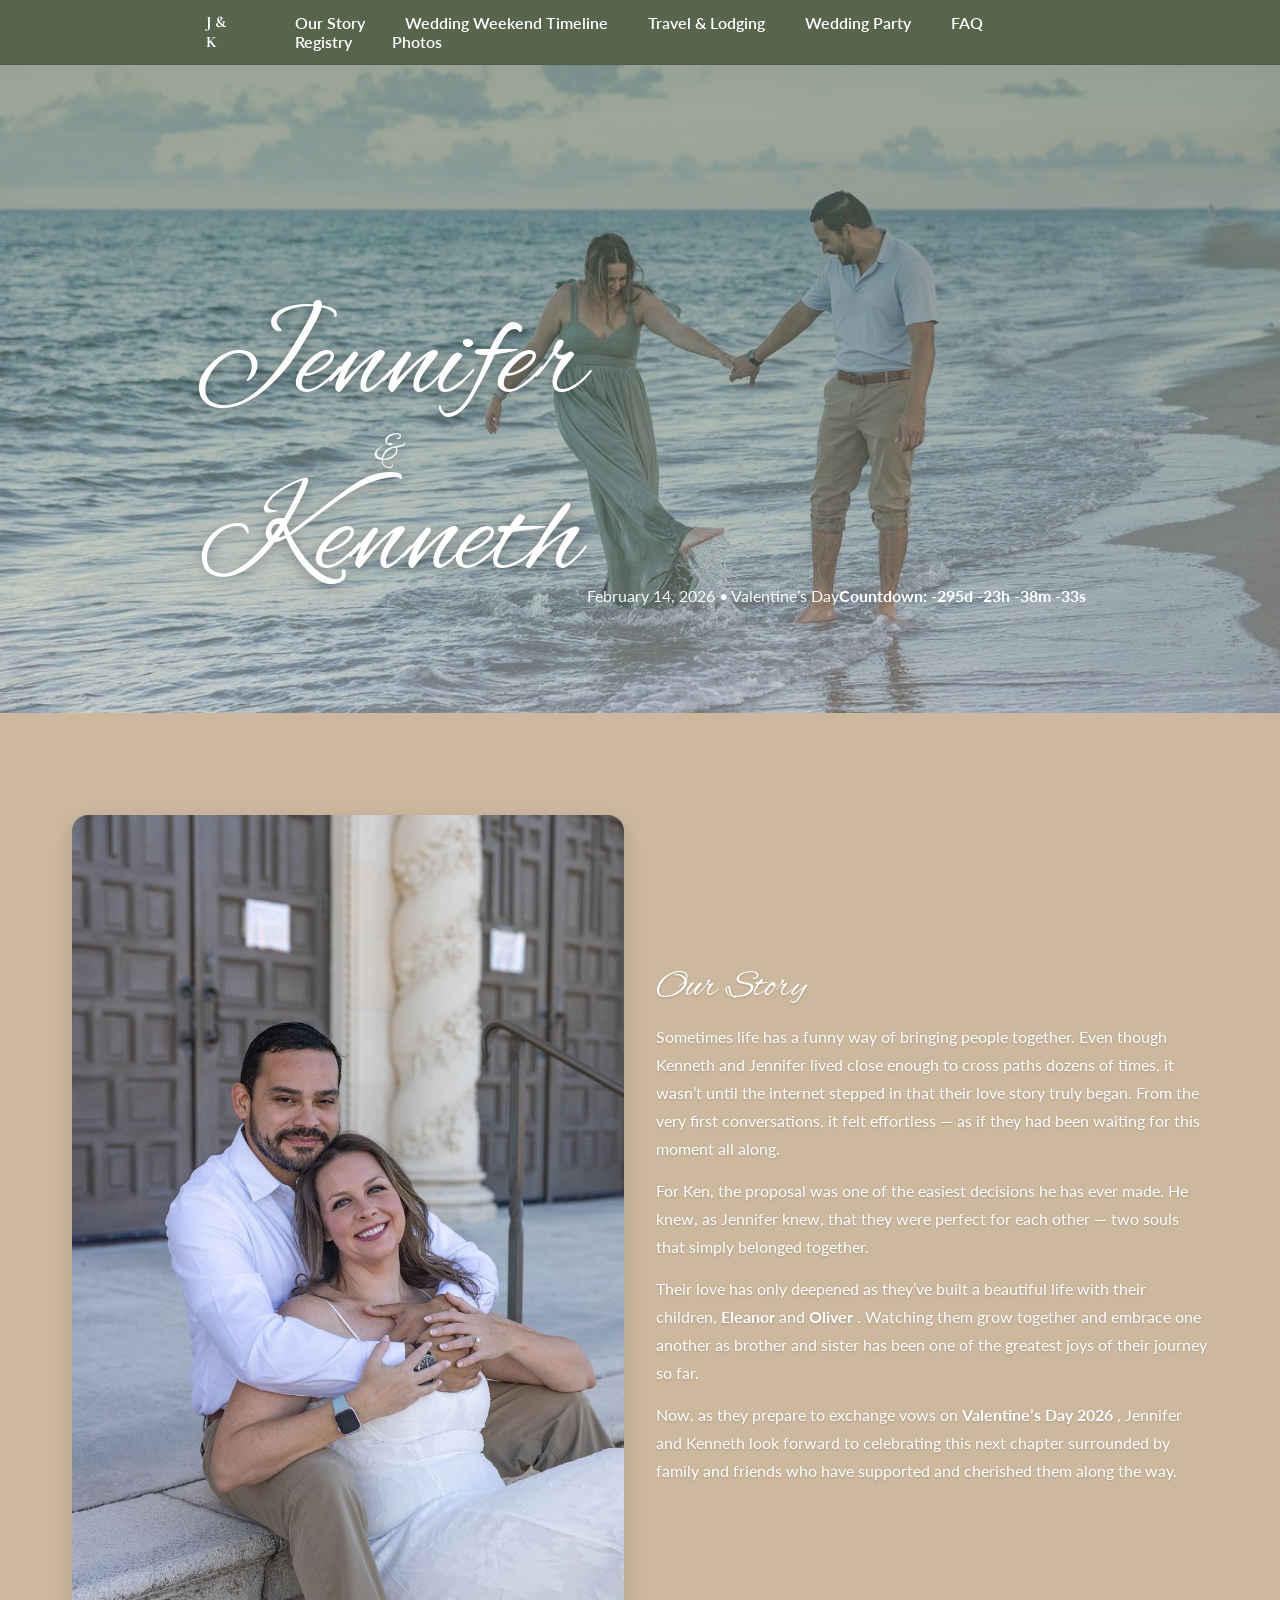
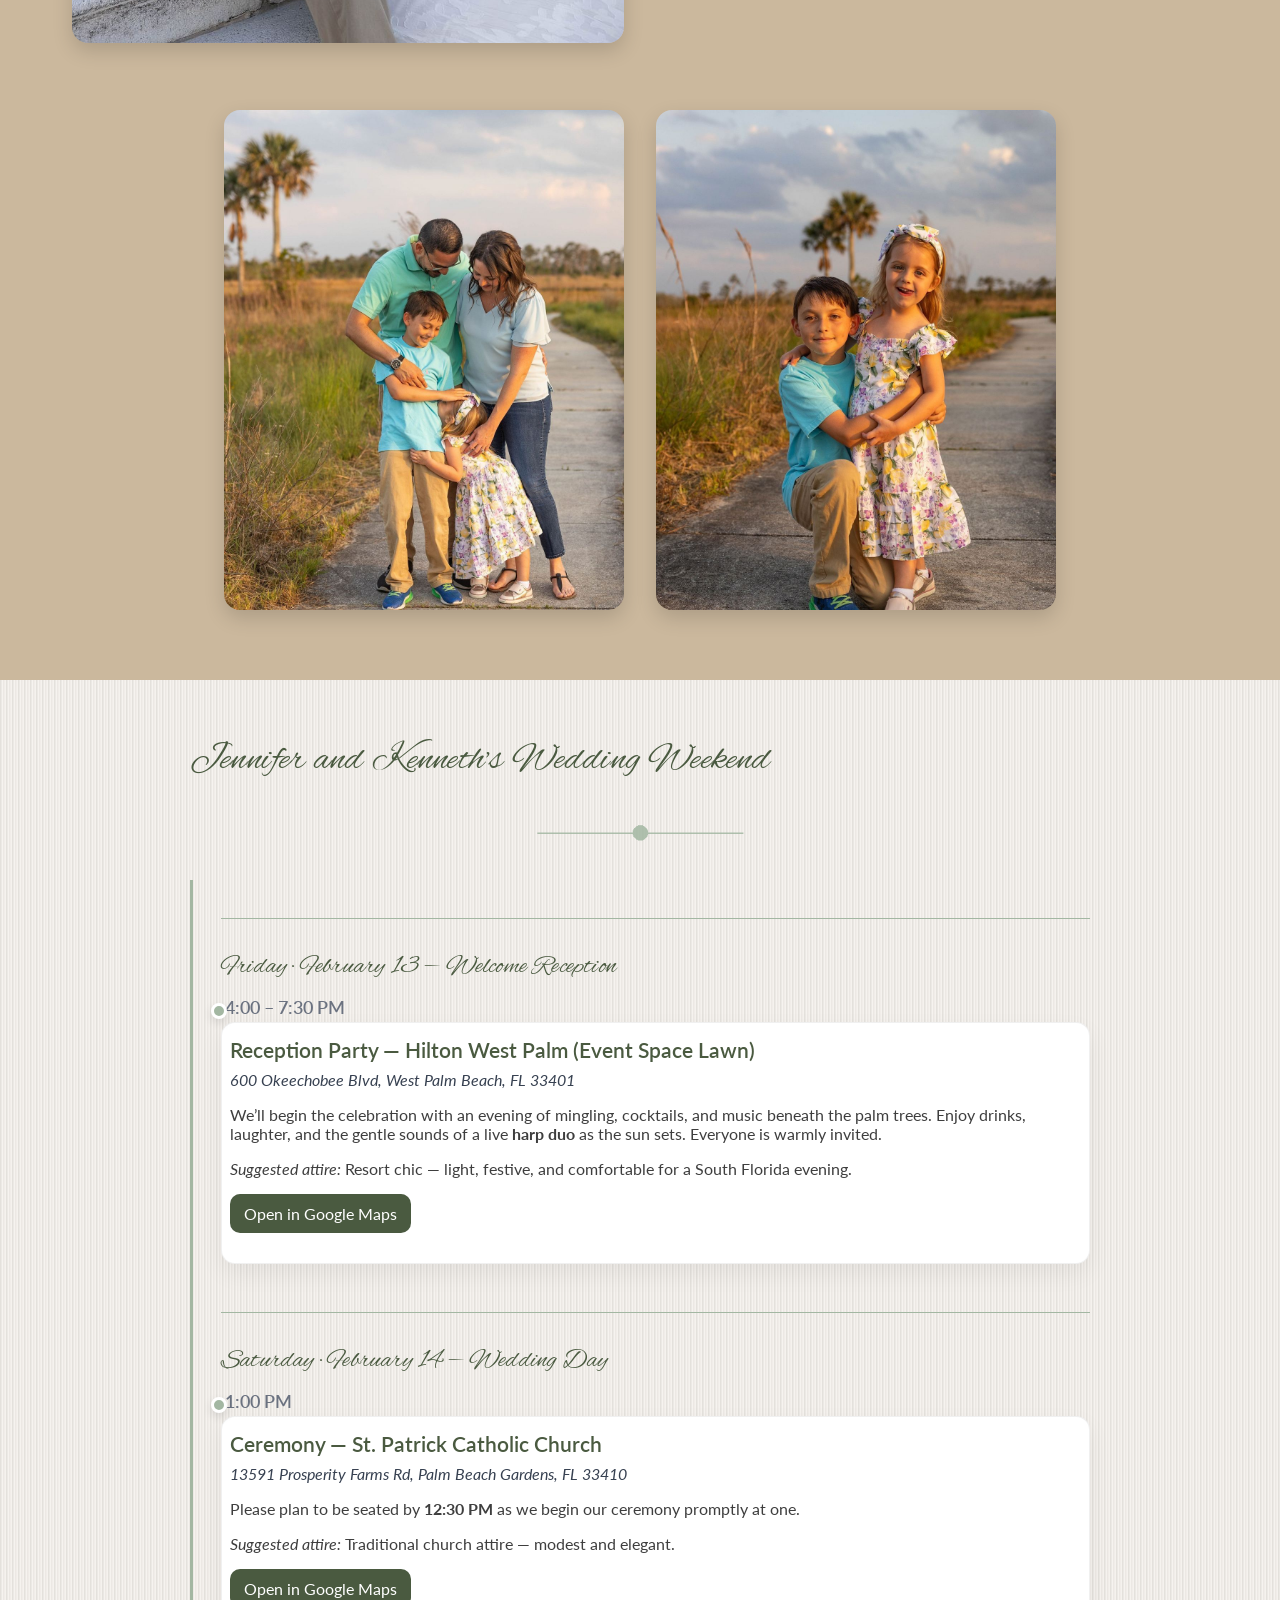
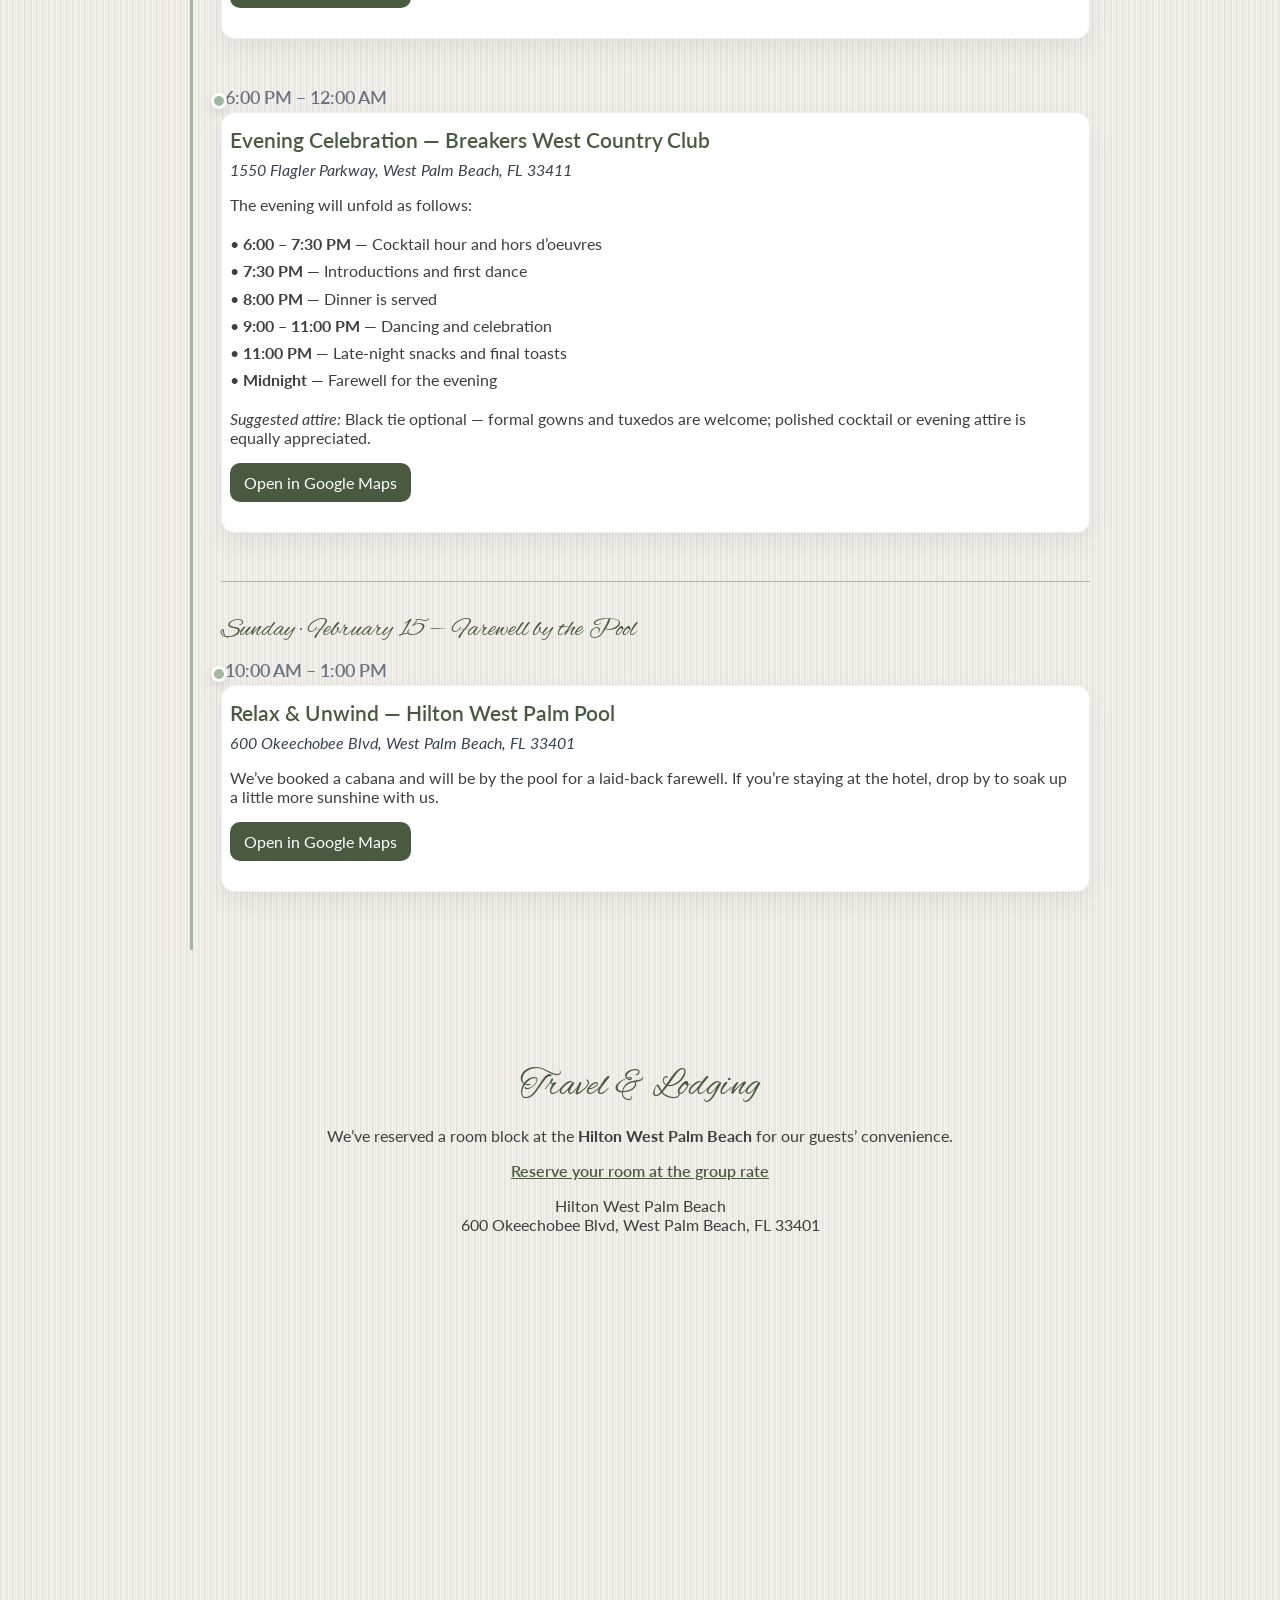
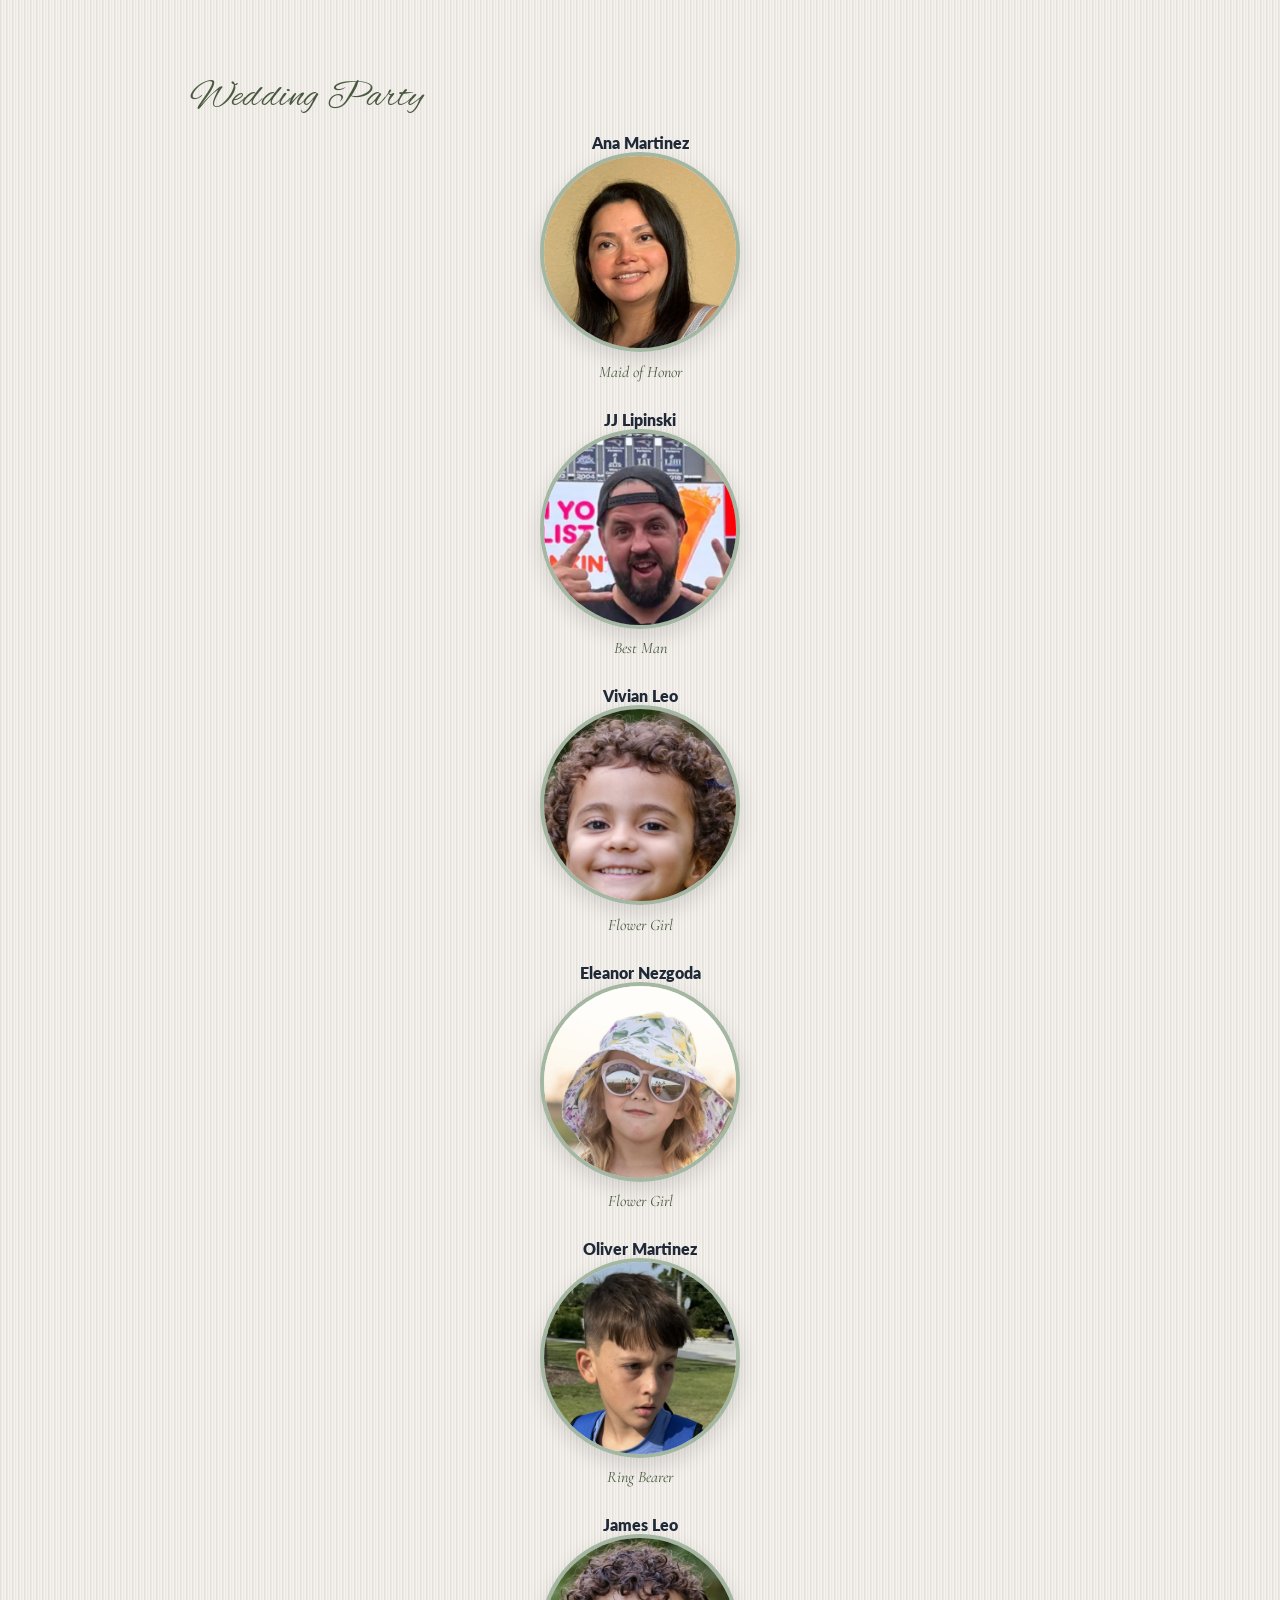
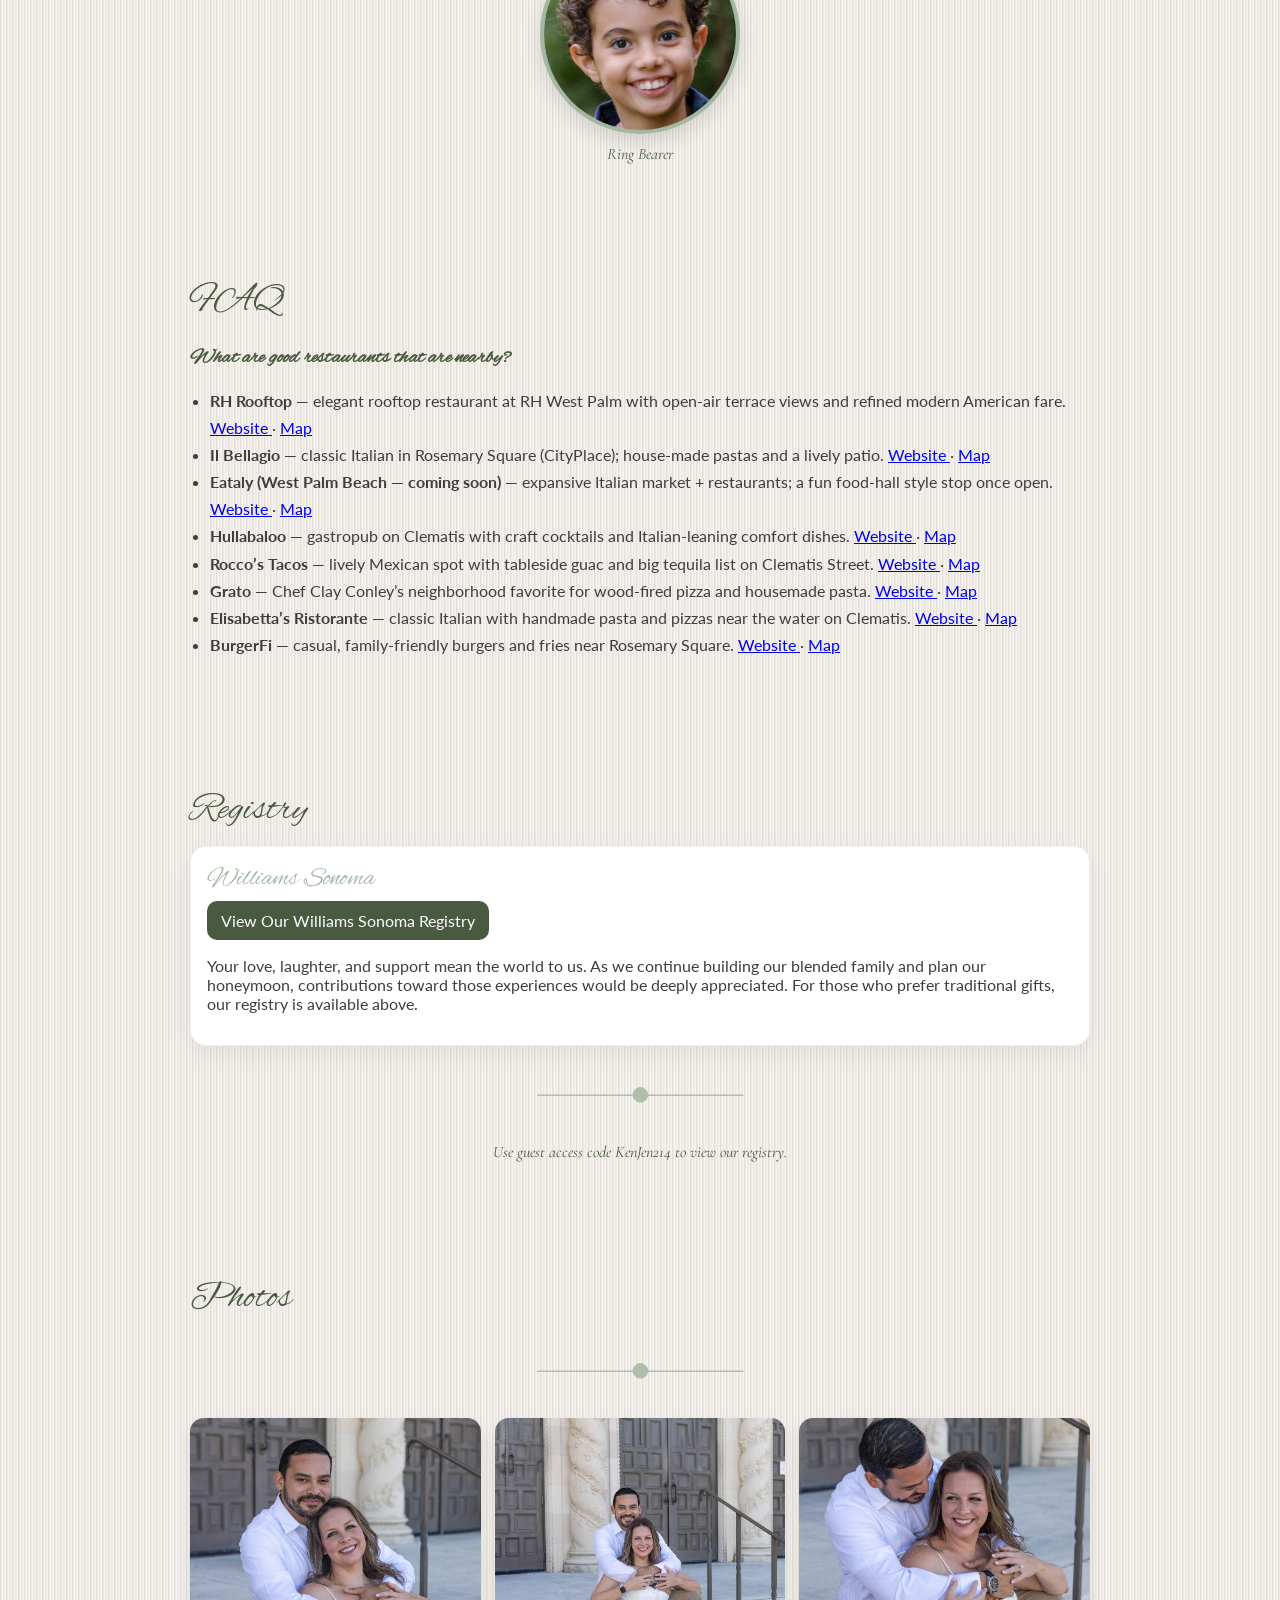
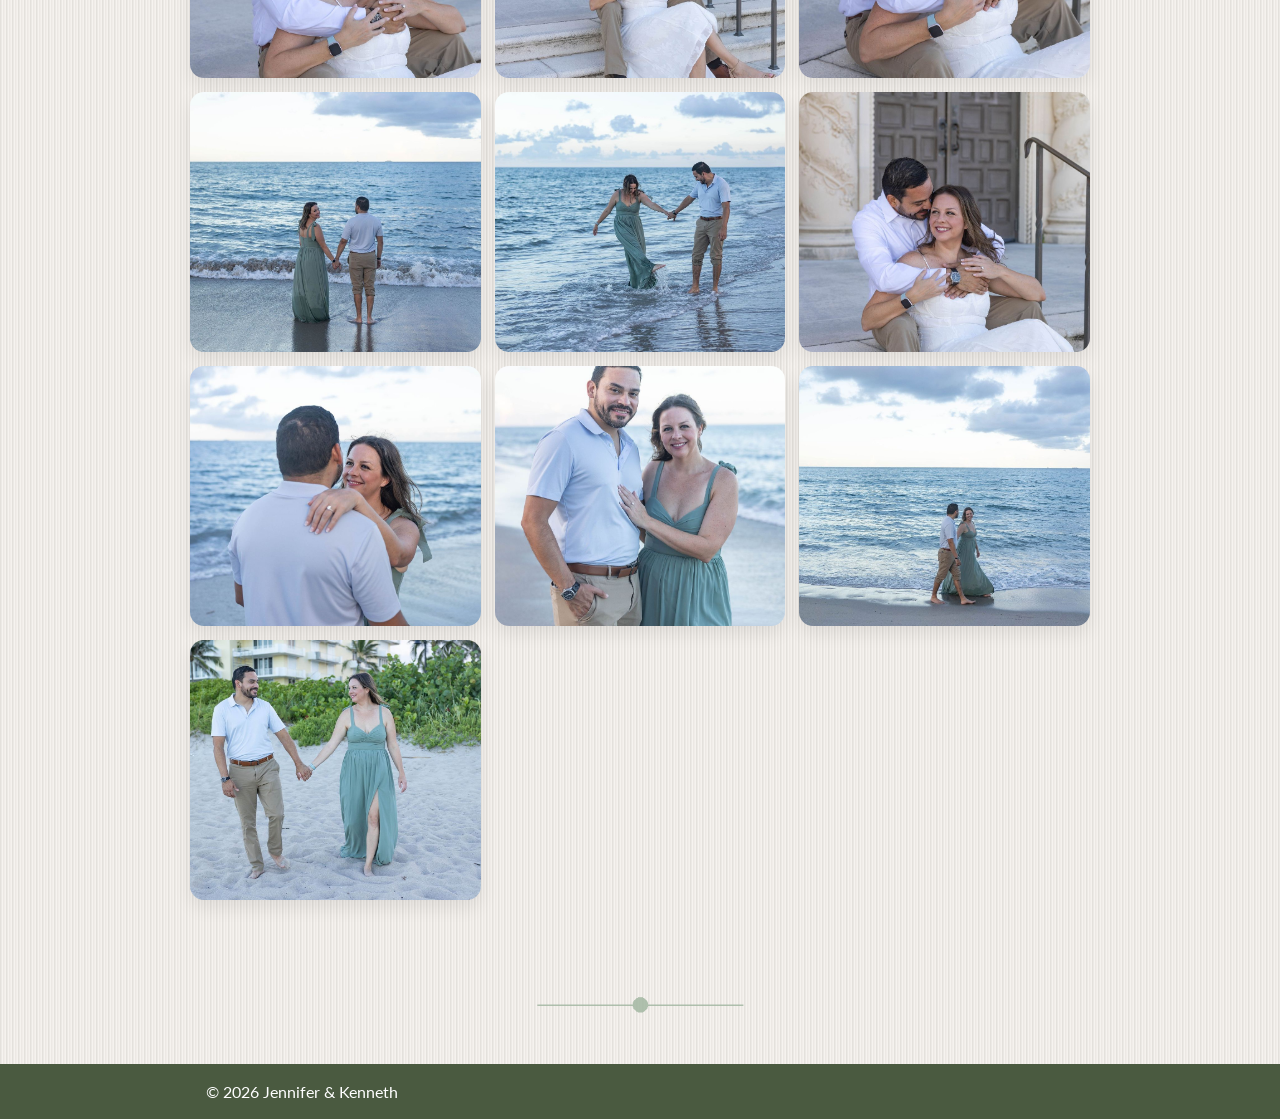
==== index.html @ 2cf09061 "Add files via upload" ====
<!DOCTYPE html>
<html id="top" lang="en">
 <head>
  <meta charset="utf-8"/>
  <meta content="width=device-width, initial-scale=1" name="viewport"/>
  <title>
   Jennifer &amp; Kenneth’s Wedding
  </title>
  <link href="https://fonts.googleapis.com/css2?family=Cormorant+Garamond:wght@500;700&amp;family=Lato:wght@300;400;600&amp;display=swap" rel="stylesheet"/>
  <style>
   :root {
      --cotton:#F8F5F2; --sage:#A3B7A2; --pine:#4A5A40; --latte:#CBB89D; --neutral:#3E3E3E;
    }
    html { scroll-behavior: smooth; }
    * { box-sizing: border-box; }
    body {
      margin:0; color:var(--neutral); background:var(--cotton);
      font-family:'Lato',system-ui,-apple-system,Segoe UI,Roboto,Helvetica,Arial,sans-serif;
      background-image:url('assets/images/linen-texture.png');
      background-size: 600px 600px;
    }
    header.site-header {
      position: sticky; top:0; z-index:1000;
      background:rgba(74,90,64,.92); /* pine */
      backdrop-filter:saturate(140%) blur(6px);
      border-bottom: 1px solid rgba(0,0,0,.08);
    }
    .nav-wrap { max-width:900px; margin:0 auto; padding:12px 16px; display:flex; align-items:center; gap:16px; }
    .brand { color: #fff; text-decoration:none; font-weight:700; letter-spacing:.3px; }
    .spacer { flex:1; }
    nav a { color:#fff; text-decoration:none; font-weight:600; margin-left:16px; padding:8px 10px; border-radius:8px; }
    nav a:hover, nav a:focus { background: rgba(255,255,255,.12); outline:none; }
    .hero {
      position:relative; min-height:72vh; display:grid; place-items:center; text-align:center; color:#fff;
      background: url('assets/images/gallery5.jpg') center/cover no-repeat;
    }
    .hero::before {
      content:""; position:absolute; inset:0;
      background: linear-gradient(180deg, rgba(74,90,64,.55), rgba(203,184,157,.35));
    }
    .hero > .inner { position:relative; padding:64px 16px; }
    h1.title { font-family:'Cormorant Garamond',serif; font-size:clamp(2rem,6vw,3.2rem); margin:0 0 6px; }
    .subtitle { margin:0; opacity:.95; }
    .countdown { margin-top:14px; font-weight:700; }
    .container { max-width:900px; margin:0 auto; padding:0 16px; }
    section.section { padding:56px 0; scroll-margin-top:90px; }
    section.section h2 { font-family:'Cormorant Garamond',serif; color:var(--pine); margin:0 0 12px; font-size:clamp(1.6rem,3vw,2rem);}
    .floral { background:url('assets/images/floral-divider.png') center/contain no-repeat; height:40px; margin:28px auto; width:220px; opacity:.85; }
    /* Fade-in on scroll */
    .section { opacity:0; transform:translateY(16px); transition: all .8s ease; }
    .section.visible { opacity:1; transform:none; }
    /* Details grid */
    .details { display:grid; gap:20px; grid-template-columns:repeat(auto-fit,minmax(260px,1fr)); }
    .card { background:#fff; border:1px solid rgba(0,0,0,.06); border-radius:16px; padding:16px; box-shadow:0 8px 24px rgba(0,0,0,.06); }
    .card h3 { margin:0 0 6px; color:var(--sage); }
    .btn { display:inline-block; background:var(--pine); color:#fff; text-decoration:none; padding:10px 14px; border-radius:10px; }
    .btn:hover { filter:brightness(.96); }
    /* Timeline */
    .timeline { position:relative; border-left:3px solid var(--sage); margin:0; padding-left:22px; }
    .timeline .event { position:relative; margin:18px 0; }
    .timeline .event::before { content:""; position:absolute; left:-11px; top:.2em; width:14px; height:14px; border-radius:50%; background:var(--sage); border:3px solid #fff; }
    .timeline h4 { margin:0; color:var(--pine);}
    /* Gallery */
    .gallery { display:grid; gap:14px; grid-template-columns:repeat(auto-fit,minmax(220px,1fr)); }
    .gallery img { width:100%; height:260px; object-fit:cover; border-radius:14px; box-shadow:0 8px 18px rgba(0,0,0,.08);}
    /* RSVP form */
    form.rsvp { display:grid; gap:12px; grid-template-columns:1fr 1fr; }
    form.rsvp label { font-weight:600; }
    form.rsvp input, form.rsvp select, form.rsvp textarea { grid-column:span 2; padding:10px 12px; border:1px solid #d7d3cc; border-radius:10px; background:#fff; }
    form.rsvp button { grid-column:span 2; }
    footer { background:var(--pine); color:#fff; padding:18px 0; margin-top:40px; }

    /* Mobile Navigation */
    .hamburger {
      display: none;
      width: 40px;
      height: 34px;
      border: none;
      background: transparent;
      position: relative;
      cursor: pointer;
      margin-right: 8px;
    }
    .hamburger span {
      position: absolute;
      left: 6px; right: 6px;
      height: 3px; background: #fff; border-radius: 3px;
      transition: transform .3s ease, opacity .3s ease, top .3s ease;
    }
    .hamburger span:nth-child(1) { top: 8px; }
    .hamburger span:nth-child(2) { top: 16px; }
    .hamburger span:nth-child(3) { top: 24px; }

    .hamburger.open span:nth-child(1) { top: 16px; transform: rotate(45deg); }
    .hamburger.open span:nth-child(2) { opacity: 0; }
    .hamburger.open span:nth-child(3) { top: 16px; transform: rotate(-45deg); }

    @media (max-width: 900px) {
      .hamburger { display: inline-block; }
      nav[aria-label="Primary"], nav#primary-nav {
        position: absolute;
        top: 60px; right: 12px; left: 12px;
        background: rgba(74,90,64,.98);
        border: 1px solid rgba(255,255,255,.15);
        border-radius: 12px;
        padding: 10px;
        display: none;
        box-shadow: 0 16px 30px rgba(0,0,0,.25);
      }
      nav[aria-label="Primary"].open, nav#primary-nav.open { display: block; }
      nav a { display: block; margin: 8px 0; padding: 10px 12px; }
      .nav-wrap { position: relative; }
    }

    /* Elaborate Vertical Timeline */
    .vtimeline {
      position: relative;
      max-width: 1000px;
      margin: 0 auto;
      padding: 20px 0 10px;
    }
    .vtimeline::before {
      content: "";
      position: absolute;
      top: 0; bottom: 0;
      left: 50%;
      width: 4px;
      background: linear-gradient(var(--sage), var(--latte));
      transform: translateX(-50%);
      border-radius: 4px;
      opacity: .9;
    }
    .vtimeline-item {
      position: relative;
      width: 50%;
      padding: 14px 24px 14px 24px;
    }
    .vtimeline-item .badge {
      display: inline-block;
      background: #fff;
      color: var(--pine);
      border: 2px solid var(--sage);
      border-radius: 999px;
      padding: 6px 12px;
      font-weight: 700;
      font-size: .9rem;
      letter-spacing: .2px;
      box-shadow: 0 6px 16px rgba(0,0,0,.08);
    }
    .vtimeline-item .dot {
      position: absolute;
      top: 20px;
      width: 18px; height: 18px;
      background: var(--sage);
      border: 3px solid #fff;
      border-radius: 50%;
      z-index: 2;
      box-shadow: 0 4px 10px rgba(0,0,0,.12);
    }
    .vtimeline-item.left { left: 0; text-align: right; }
    .vtimeline-item.left .dot { right: -9px; }
    .vtimeline-item.right { left: 50%; }
    .vtimeline-item.right .dot { left: -9px; }
    .vtimeline-card {
      display: inline-block;
      background: #fff;
      border: 1px solid rgba(0,0,0,.06);
      border-radius: 14px;
      padding: 16px 18px;
      margin-top: 8px;
      text-align: left;
      box-shadow: 0 10px 30px rgba(0,0,0,.08);
      max-width: 420px;
    }
    .vtimeline-card h4 { margin: 0 0 6px; color: var(--pine); }
    .vtimeline-card p { margin: 0; }
    .vtimeline-card .meta { color: #6b7280; font-size: .9rem; margin-bottom: 6px; }
    .vtimeline-card .actions a {
      display: inline-block;
      margin-top: 8px;
      font-weight: 600;
      color: #fff;
      background: var(--pine);
      text-decoration: none;
      padding: 8px 10px;
      border-radius: 10px;
    }
    /* Reveal animation for items */
    .vtimeline-item { opacity: 0; transform: translateY(18px); transition: all .8s ease; }
    .vtimeline-item.seen { opacity: 1; transform: none; }
    /* Responsive: stack vertically on small screens */
    @media (max-width: 900px) {
      .vtimeline::before { left: 22px; transform: none; }
      .vtimeline-item, .vtimeline-item.left, .vtimeline-item.right { width: 100%; left: 0; text-align: left; padding-left: 56px; }
      .vtimeline-item .dot { left: 14px; right: auto; }
      .vtimeline-card { max-width: 100%; }
    }

  
    /* One-sided clean vertical timeline */
    .timeline-one {
      position: relative;
      max-width: 900px;
      margin: 0 auto;
      padding: 6px 0 10px 28px; /* space for spine */
      border-left: 3px solid var(--sage);
    }
    .timeline-one .day {
      font-family: 'Cormorant Garamond', serif;
      color: var(--pine);
      margin: 28px 0 12px;
      text-align: left;
      font-size: clamp(1.1rem, 2.4vw, 1.35rem);
    }
    .timeline-one .item {
      position: relative;
      margin: 14px 0 20px 0;
      opacity: 0;
      transform: translateY(14px);
      transition: all .6s ease;
    }
    .timeline-one .item.seen {
      opacity: 1;
      transform: none;
    }
    .timeline-one .dot {
      position: absolute;
      left: -10px;
      top: 6px;
      width: 16px;
      height: 16px;
      background: var(--sage);
      border: 3px solid #fff;
      border-radius: 50%;
      box-shadow: 0 4px 10px rgba(0,0,0,.12);
    }
    .timeline-one .time {
      color: #6b7280;
      font-weight: 700;
      margin-left: 4px;
      margin-bottom: 6px;
      font-size: .95rem;
    }
    .timeline-one .card {
      background: #fff;
      border: 1px solid rgba(0,0,0,.06);
      border-radius: 14px;
      padding: 14px 16px;
      box-shadow: 0 10px 24px rgba(0,0,0,.06);
    }
    .timeline-one .card h4 {
      margin: 0 0 6px;
      color: var(--pine);
    }
    .timeline-one .card .meta {
      margin: 0;
      color: #374151;
    }
    @media (max-width: 700px) {
      .timeline-one { padding-left: 24px; }
      .timeline-one .dot { left: -11px; }
    }

  
    /* Our Story section */
    #story.section {
  background-image:
    linear-gradient(135deg, var(--sage) 0%, var(--latte) 100%),
    url('assets/images/floral-watercolor.png');
  background-size: cover, 600px 600px;
  background-repeat: no-repeat, repeat;
  background-position: center, top left;
  background-blend-mode: overlay, soft-light;
  color: #fff;
  padding: 70px 20px;
}
    .story-wrap {
      display: grid;
      grid-template-columns: 1.6fr 1fr;
      gap: 22px;
      align-items: start;
    }
    .story-text p { line-height: 1.75; margin: 0 0 14px; }
    .story-photos {
      display: grid;
      gap: 12px;
    }
    .story-photos img {
      width: 100%;
      border-radius: 14px;
      box-shadow: 0 10px 24px rgba(0,0,0,.08);
      object-fit: cover;
      height: 260px;
    }
    @media (max-width: 900px) {
      .story-wrap { grid-template-columns: 1fr; }
      .story-photos img { height: 220px; }
    }

  
    #story .story-text p { color: #fff; }
    #story h2 { color: #fff; }
    #story .meta { color: #f0f0f0; }

  
#story .story-text p, #story h2 { text-shadow: 0 1px 2px rgba(0,0,0,.18); }


    /* Stacked vertical portraits for Our Story */
    #story .story-wrap {
      grid-template-columns: 1fr; /* stack text + photos if needed */
    }
    #story .story-photos {
      display: grid;
      grid-template-columns: 1fr;
      gap: 16px;
      justify-items: center;
      margin-top: 12px;
    }
    #story .story-photos img {
      width: 100%;
      max-width: 480px; /* portrait width */
      height: auto;     /* natural height for portrait */
      aspect-ratio: 4 / 5; /* hint to layout */
      object-fit: cover;
      border-radius: 16px;
      box-shadow: 0 10px 24px rgba(0,0,0,.08);
    }

  
/* === Romantic headings: Playfair Display (Classic Romance) === */
h1.title,
section.section h2,
.card h3,
.timeline h4,
.timeline-one .day,
.brand,
.hero .subtitle strong,
footer h4,
h2.section-title {
  font-family: 'Playfair Display', 'Cormorant Garamond', serif !important;
  letter-spacing: 0.2px;
}
/* Slightly refined weights & sizes for elegance */
h1.title { font-weight: 700; }
section.section h2 { font-weight: 600; }
.card h3, .timeline h4, .timeline-one .day { font-weight: 600; }

  

h1.title,
section.section h2,
.card h3,
.timeline h4,
.timeline-one .day,
.brand,
h2.section-title {
  font-family: 'Dancing Script', 'Cormorant Garamond', serif !important;
  letter-spacing: 0.2px;
}
/* Larger, flowy hero title */
h1.title {
  font-weight: 700;
  font-size: clamp(2.4rem, 7vw, 4.2rem) !important;
  line-height: 1.08;
  text-shadow: 0 2px 10px rgba(0,0,0,.15);
}
section.section h2 { font-weight: 600; font-size: clamp(1.8rem, 3.6vw, 2.4rem) !important; }
.card h3, .timeline h4, .timeline-one .day { font-weight: 600; font-size: clamp(1.25rem, 2.6vw, 1.6rem) !important; }

/* Hero name accent glow: subtle latte-gold gradient behind the title */
.title-accent {
  position: relative;
  display: inline-block;
}
.title-accent::after {
  content: "";
  position: absolute;
  z-index: 0;
  inset: -10% -6%;
  border-radius: 28px;
  background: radial-gradient(60% 60% at 50% 50%, rgba(253, 246, 236, 0.9), rgba(203, 184, 157, 0.45) 60%, rgba(203, 184, 157, 0.0) 100%);
  filter: blur(2px);
}
.title-accent > .title {
  position: relative;
  z-index: 1;
}

  
/* === Hero Title: Great Vibes (Flowy Invitation Style) === */
h1.title {
  font-family: 'Great Vibes', cursive !important;
  font-weight: 400;
  font-size: clamp(3rem, 10vw, 6rem) !important;
  color: #fff;
  text-shadow: 0 2px 12px rgba(0,0,0,0.4);
  letter-spacing: 1px;
  margin-bottom: 0.5rem;
}

  
/* === Stacked Modern Calligraphy Title (Alex Brush) === */
.hero .title {
  font-family: 'Alex Brush', cursive !important;
  font-weight: 400;
  color: #7B4B33; /* warm brown ink */
  line-height: 1.02;
  margin: 0;
  text-shadow: 0 1px 1px rgba(0,0,0,0.05);
  font-size: clamp(3rem, 10vw, 6rem) !important;
}
.hero .title .line { display: block; }
.hero .title .amp { 
  display: block; 
  font-size: clamp(1.6rem, 5vw, 2.6rem);
  margin: .1em 0 .05em;
  opacity: .9;
}

  

/* === Stacked Hero Title (White & Larger) === */
.stacked-title {
  font-family: 'Alex Brush', cursive !important;
  color: #ffffff;
  text-align: center;
  line-height: 1.0;
  display: inline-block;
  text-shadow: 0 3px 14px rgba(0,0,0,0.35);
}
.stacked-title .line {
  display: block;
  font-size: clamp(3.4rem, 12vw, 8rem);
  font-weight: 400;
}
.stacked-title .amp {
  display: block;
  font-size: clamp(2.6rem, 10vw, 6rem);
  margin: 0.15em 0;
  font-weight: 400;
}
h1.title { margin: 0; }


  
/* === Hero Title Face-safe Offsets === */
.hero > .inner {
  /* place content toward the lower third for better face clearance */
  display: flex;
  align-items: flex-end;
  justify-content: center;
  min-height: 72vh;
  padding: 22vh 16px 10vh; /* top, sides, bottom */
}
/* On taller screens, nudge a bit lower */
@media (min-height: 900px) {
  .hero > .inner { padding-top: 26vh; padding-bottom: 12vh; }
}
/* On small phones, keep ample clearance but avoid cropping */
@media (max-width: 480px) {
  .hero > .inner { padding-top: 18vh; padding-bottom: 8vh; }
}

  
/* === Global Titles: Alex Brush applied to major headings === */
h1, h2, h3,
section.section h2,
.card h3,
.timeline h4,
.timeline-one .day,
h2.section-title,
.nav .brand {
  font-family: 'Alex Brush', cursive !important;
  letter-spacing: 0.2px;
}
/* Maintain reasonable weights/sizes for readability */
section.section h2 { font-weight: 400; }
.card h3, .timeline h4, .timeline-one .day { font-weight: 400; }
/* Keep body text unchanged (Lato/Cormorant remain) */
  </style>
  <!-- Social Preview -->
  <meta content="assets/images/gallery2.jpg" property="og:image"/>
  <meta content="website" property="og:type"/>
  <meta content="Jennifer &amp; Kenneth’s Wedding" property="og:title"/>
  <meta content="Join us in West Palm Beach on Valentine’s Day 2026 to celebrate our wedding!" property="og:description"/>
  <!-- Twitter card -->
  <meta content="summary_large_image" name="twitter:card"/>
  <meta content="assets/images/gallery2.jpg" name="twitter:image"/>
  <link href="assets/images/favicon.ico" rel="icon" type="image/x-icon"/>
  <link href="https://fonts.googleapis.com/css2?family=Alex+Brush&amp;display=swap" rel="stylesheet"/>
  <style>
   /* Responsive tweak for Wedding Party grid */
@media (max-width: 480px) {
  .party-grid {
    grid-template-columns: 1fr !important; /* 1×6 on small phones */
    max-width: 520px !important;
  }
}
  </style>
 </head>
 <body>
  <header class="site-header">
   <div class="nav-wrap">
    <button aria-controls="primary-nav" aria-expanded="false" aria-label="Open menu" class="hamburger">
     <span>
     </span>
     <span>
     </span>
     <span>
     </span>
    </button>
    <a aria-label="Home" class="brand" href="#top">
     J &amp; K
    </a>
    <div class="spacer">
    </div>
    <nav aria-label="Primary" id="primary-nav">
     <a href="#story">
      Our Story
     </a>
     <a href="#timeline">
      Wedding Weekend Timeline
     </a>
     <a href="#travel">
      Travel &amp; Lodging
     </a>
     <a href="#party">
      Wedding Party
     </a>
     <a href="#faq">
      FAQ
     </a>
     <a href="#registry">
      Registry
     </a>
     <a href="#gallery">
      Photos
     </a>
    </nav>
   </div>
  </header>
  <section aria-label="Hero" class="hero" id="home">
   <div class="inner">
    <h1 class="title">
     <span class="stacked-title">
      <span class="line">
       Jennifer
      </span>
      <span class="amp">
       &amp;
      </span>
      <span class="line">
       Kenneth
      </span>
     </span>
    </h1>
    <p class="subtitle">
     February 14, 2026 • Valentine’s Day
    </p>
    <div aria-live="polite" class="countdown" id="countdown">
    </div>
   </div>
  </section>
  <section class="section" id="story" style="background: var(--latte);">
   <div style="display: grid; grid-template-columns: 1fr 1fr; gap: 2rem; align-items: center; max-width: 1200px; margin: 0 auto; padding: 2rem;">
    <div class="story-photo">
     <img alt="Engagement photo" src="assets/images/gallery1.jpg" style="width:100%; border-radius: 16px; box-shadow: 0 8px 20px rgba(0,0,0,.15);"/>
    </div>
    <div class="story-text" style="color:#1f2937;">
     <h2>
      Our Story
     </h2>
     <p>
      Sometimes life has a funny way of bringing people together. Even though Kenneth and Jennifer lived close enough to cross paths dozens of times, it wasn’t until the internet stepped in that their love story truly began. From the very first conversations, it felt effortless — as if they had been waiting for this moment all along.
     </p>
     <p>
      For Ken, the proposal was one of the easiest decisions he has ever made. He knew, as Jennifer knew, that they were perfect for each other — two souls that simply belonged together.
     </p>
     <p>
      Their love has only deepened as they’ve built a beautiful life with their children,
      <strong>
       Eleanor
      </strong>
      and
      <strong>
       Oliver
      </strong>
      . Watching them grow together and embrace one another as brother and sister has been one of the greatest joys of their journey so far.
     </p>
     <p>
      Now, as they prepare to exchange vows on
      <strong>
       Valentine’s Day 2026
      </strong>
      , Jennifer and Kenneth look forward to celebrating this next chapter surrounded by family and friends who have supported and cherished them along the way.
     </p>
    </div>
   </div>
   <div class="story-photos" style="display: flex; justify-content: center; gap: 2rem; flex-wrap: wrap; margin-top: 2rem; max-width: 1000px; margin-left:auto; margin-right:auto;">
    <img alt="Eleanor" loading="lazy" src="assets/images/eleanor.jpg" style="width:100%; max-width:400px; border-radius: 16px; box-shadow: 0 8px 20px rgba(0,0,0,.15);"/>
    <img alt="Oliver" loading="lazy" src="assets/images/oliver.jpg" style="width:100%; max-width:400px; border-radius: 16px; box-shadow: 0 8px 20px rgba(0,0,0,.15);"/>
   </div>
  </section>
  <section class="section container" id="timeline">
   <h2>
    Jennifer and Kenneth’s Wedding Weekend
   </h2>
   <div class="floral">
   </div>
   <div aria-label="Wedding weekend schedule and details" class="timeline-one" style="max-width:900px;margin:0 auto;">
    <div class="day" style="margin-top:2rem;border-top:1px solid var(--sage);padding-top:2rem;">
     Friday · February 13 — Welcome Reception
    </div>
    <div class="item" style="margin-bottom:3rem;">
     <div aria-hidden="true" class="dot">
     </div>
     <div class="time" style="font-weight:600;font-size:1.1rem;margin-bottom:0.25rem;">
      4:00 – 7:30 PM
     </div>
     <div class="card" style="padding-left:0.5rem;">
      <h4 style="font-size:1.3rem;font-weight:600;margin:0 0 .5rem;color:var(--pine);">
       Reception Party — Hilton West Palm (Event Space Lawn)
      </h4>
      <p class="meta" style="font-style:italic;margin:0 0 .75rem;">
       600 Okeechobee Blvd, West Palm Beach, FL 33401
      </p>
      <p>
       We’ll begin the celebration with an evening of mingling, cocktails, and music beneath the palm trees. Enjoy drinks, laughter, and the gentle sounds of a live
       <strong>
        harp duo
       </strong>
       as the sun sets. Everyone is warmly invited.
      </p>
      <p>
       <em>
        Suggested attire:
       </em>
       Resort chic — light, festive, and comfortable for a South Florida evening.
      </p>
      <p>
       <a class="btn" href="https://www.google.com/maps?q=Hilton+West+Palm+Beach,600+Okeechobee+Blvd,+West+Palm+Beach,+FL+33401" rel="noopener" target="_blank">
        Open in Google Maps
       </a>
      </p>
     </div>
    </div>
    <div class="day" style="margin-top:2rem;border-top:1px solid var(--sage);padding-top:2rem;">
     Saturday · February 14 — Wedding Day
    </div>
    <div class="item" style="margin-bottom:3rem;">
     <div aria-hidden="true" class="dot">
     </div>
     <div class="time" style="font-weight:600;font-size:1.1rem;margin-bottom:0.25rem;">
      1:00 PM
     </div>
     <div class="card" style="padding-left:0.5rem;">
      <h4 style="font-size:1.3rem;font-weight:600;margin:0 0 .5rem;color:var(--pine);">
       Ceremony — St. Patrick Catholic Church
      </h4>
      <p class="meta" style="font-style:italic;margin:0 0 .75rem;">
       13591 Prosperity Farms Rd, Palm Beach Gardens, FL 33410
      </p>
      <p>
       Please plan to be seated by
       <strong>
        12:30 PM
       </strong>
       as we begin our ceremony promptly at one.
      </p>
      <p>
       <em>
        Suggested attire:
       </em>
       Traditional church attire — modest and elegant.
      </p>
      <p>
       <a class="btn" href="https://www.google.com/maps?q=13591+Prosperity+Farms+Rd,+Palm+Beach+Gardens,+FL+33410" rel="noopener" target="_blank">
        Open in Google Maps
       </a>
      </p>
     </div>
    </div>
    <div class="item" style="margin-bottom:3rem;">
     <div aria-hidden="true" class="dot">
     </div>
     <div class="time" style="font-weight:600;font-size:1.1rem;margin-bottom:0.25rem;">
      6:00 PM – 12:00 AM
     </div>
     <div class="card" style="padding-left:0.5rem;">
      <h4 style="font-size:1.3rem;font-weight:600;margin:0 0 .5rem;color:var(--pine);">
       Evening Celebration — Breakers West Country Club
      </h4>
      <p class="meta" style="font-style:italic;margin:0 0 .75rem;">
       1550 Flagler Parkway, West Palm Beach, FL 33411
      </p>
      <p>
       The evening will unfold as follows:
      </p>
      <ul style="list-style:none;padding:0;margin:1em 0;line-height:1.7;">
       <li>
        •
        <strong>
         6:00 – 7:30 PM
        </strong>
        — Cocktail hour and hors d’oeuvres
       </li>
       <li>
        •
        <strong>
         7:30 PM
        </strong>
        — Introductions and first dance
       </li>
       <li>
        •
        <strong>
         8:00 PM
        </strong>
        — Dinner is served
       </li>
       <li>
        •
        <strong>
         9:00 – 11:00 PM
        </strong>
        — Dancing and celebration
       </li>
       <li>
        •
        <strong>
         11:00 PM
        </strong>
        — Late-night snacks and final toasts
       </li>
       <li>
        •
        <strong>
         Midnight
        </strong>
        — Farewell for the evening
       </li>
      </ul>
      <p>
       <em>
        Suggested attire:
       </em>
       Black tie optional — formal gowns and tuxedos are welcome; polished cocktail or evening attire is equally appreciated.
      </p>
      <p>
       <a class="btn" href="https://www.google.com/maps?q=1550+Flagler+Parkway,+West+Palm+Beach,+FL+33411" rel="noopener" target="_blank">
        Open in Google Maps
       </a>
      </p>
     </div>
    </div>
    <div class="day" style="margin-top:2rem;border-top:1px solid var(--sage);padding-top:2rem;">
     Sunday · February 15 — Farewell by the Pool
    </div>
    <div class="item" style="margin-bottom:3rem;">
     <div aria-hidden="true" class="dot">
     </div>
     <div class="time" style="font-weight:600;font-size:1.1rem;margin-bottom:0.25rem;">
      10:00 AM – 1:00 PM
     </div>
     <div class="card" style="padding-left:0.5rem;">
      <h4 style="font-size:1.3rem;font-weight:600;margin:0 0 .5rem;color:var(--pine);">
       Relax &amp; Unwind — Hilton West Palm Pool
      </h4>
      <p class="meta" style="font-style:italic;margin:0 0 .75rem;">
       600 Okeechobee Blvd, West Palm Beach, FL 33401
      </p>
      <p>
       We’ve booked a cabana and will be by the pool for a laid‑back farewell. If you’re staying at the hotel, drop by to soak up a little more sunshine with us.
      </p>
      <p>
       <a class="btn" href="https://www.google.com/maps?q=Hilton+West+Palm+Beach,600+Okeechobee+Blvd,+West+Palm+Beach,+FL+33401" rel="noopener" target="_blank">
        Open in Google Maps
       </a>
      </p>
     </div>
    </div>
   </div>
  </section>
  <section class="section" id="travel">
   <div style="max-width: 1000px; margin: 0 auto; text-align: center;">
    <h2>
     Travel &amp; Lodging
    </h2>
    <p>
     We’ve reserved a room block at the
     <strong>
      Hilton West Palm Beach
     </strong>
     for our guests’ convenience.
    </p>
    <p>
     <a href="https://book.passkey.com/go/ZLMWB" rel="noopener" style="color: var(--pine); font-weight: 600;" target="_blank">
      Reserve your room at the group rate
     </a>
    </p>
    <p>
     Hilton West Palm Beach
     <br/>
     600 Okeechobee Blvd, West Palm Beach, FL 33401
    </p>
    <div style="margin-top: 1.5rem;">
     <iframe allowfullscreen="" height="300" loading="lazy" referrerpolicy="no-referrer-when-downgrade" src="https://www.google.com/maps/embed?pb=!1m18!1m12!1m3!1d3585.406249274317!2d-80.05800228497152!3d26.706276083212315!2m3!1f0!2f0!3f0!3m2!1i1024!2i768!4f13.1!3m3!1m2!1s0x88d92b0c3c4e8f71%3A0x68a5dfe18c5ff9d!2sHilton%20West%20Palm%20Beach!5e0!3m2!1sen!2sus!4v1700000000000!5m2!1sen!2sus" style="border:0; border-radius: 12px;" width="100%">
     </iframe>
    </div>
   </div>
  </section>
  <section class="section container" id="party">
   <h2>
    Wedding Party
   </h2>
   <div class="party-grid" style="display:grid;gap:28px;margin:0 auto">
    <div class="person" style="text-align:center;">
     <div style="font-weight:800;color:#1f2937;">
      Ana Martinez
     </div>
     <img alt="Ana Martinez — Maid of Honor" loading="lazy" src="assets/images/party-ana-martinez.jpg" style="width:200px;height:200px;border-radius:50%;object-fit:cover;border:4px solid var(--sage);box-shadow:0 8px 20px rgba(0,0,0,.12);"/>
     <div style="margin-top:.4rem;font-style:italic;font-family:'Cormorant Garamond',serif;color:var(--pine);">
      Maid of Honor
     </div>
    </div>
    <div class="person" style="text-align:center;">
     <div style="font-weight:800;color:#1f2937;">
      JJ Lipinski
     </div>
     <img alt="JJ Lipinski — Best Man" loading="lazy" src="assets/images/party-jj-lipinski.jpg" style="width:200px;height:200px;border-radius:50%;object-fit:cover;border:4px solid var(--sage);box-shadow:0 8px 20px rgba(0,0,0,.12);"/>
     <div style="margin-top:.4rem;font-style:italic;font-family:'Cormorant Garamond',serif;color:var(--pine);">
      Best Man
     </div>
    </div>
    <div class="person" style="text-align:center;">
     <div style="font-weight:800;color:#1f2937;">
      Vivian Leo
     </div>
     <img alt="Vivian Leo — Flower Girl" loading="lazy" src="assets/images/party-vivian-leo.jpg" style="width:200px;height:200px;border-radius:50%;object-fit:cover;border:4px solid var(--sage);box-shadow:0 8px 20px rgba(0,0,0,.12);"/>
     <div style="margin-top:.4rem;font-style:italic;font-family:'Cormorant Garamond',serif;color:var(--pine);">
      Flower Girl
     </div>
    </div>
    <div class="person" style="text-align:center;">
     <div style="font-weight:800;color:#1f2937;">
      Eleanor Nezgoda
     </div>
     <img alt="Eleanor Nezgoda — Flower Girl" loading="lazy" src="assets/images/party-eleanor-nezgoda.jpg" style="width:200px;height:200px;border-radius:50%;object-fit:cover;border:4px solid var(--sage);box-shadow:0 8px 20px rgba(0,0,0,.12);"/>
     <div style="margin-top:.4rem;font-style:italic;font-family:'Cormorant Garamond',serif;color:var(--pine);">
      Flower Girl
     </div>
    </div>
    <div class="person" style="text-align:center;">
     <div style="font-weight:800;color:#1f2937;">
      Oliver Martinez
     </div>
     <img alt="Oliver Martinez — Ring Bearer" loading="lazy" src="assets/images/party-oliver-martinez.jpg" style="width:200px;height:200px;border-radius:50%;object-fit:cover;border:4px solid var(--sage);box-shadow:0 8px 20px rgba(0,0,0,.12);"/>
     <div style="margin-top:.4rem;font-style:italic;font-family:'Cormorant Garamond',serif;color:var(--pine);">
      Ring Bearer
     </div>
    </div>
    <div class="person" style="text-align:center;">
     <div style="font-weight:800;color:#1f2937;">
      James Leo
     </div>
     <img alt="James Leo — Ring Bearer" loading="lazy" src="assets/images/party-james-leo.jpg" style="width:200px;height:200px;border-radius:50%;object-fit:cover;border:4px solid var(--sage);box-shadow:0 8px 20px rgba(0,0,0,.12);"/>
     <div style="margin-top:.4rem;font-style:italic;font-family:'Cormorant Garamond',serif;color:var(--pine);">
      Ring Bearer
     </div>
    </div>
   </div>
  </section>
  <section class="section container" id="faq">
   <h2>
    FAQ
   </h2>
   <div class="faq-item" style="max-width:900px;margin:0 auto;">
    <h3 style="font-size:1.3rem;font-weight:700;color:var(--pine);margin-bottom:.5rem;">
     What are good restaurants that are nearby?
    </h3>
    <div class="answer" style="line-height:1.7;">
     <ul style="list-style: disc; padding-left: 1.25rem; line-height:1.7;">
      <li>
       <strong>
        RH Rooftop
       </strong>
       — elegant rooftop restaurant at RH West Palm with open‑air terrace views and refined modern American fare.
       <a href="https://rh.com/content/restaurant/westpalmbeach" rel="noopener" target="_blank">
        Website
       </a>
       ·
       <a href="https://www.google.com/maps/search/?api=1&amp;query=RH+Rooftop+West+Palm+Beach+West+Palm+Beach%2C+FL" rel="noopener" target="_blank">
        Map
       </a>
      </li>
      <li>
       <strong>
        Il Bellagio
       </strong>
       — classic Italian in Rosemary Square (CityPlace); house‑made pastas and a lively patio.
       <a href="https://ilbellagio.com/" rel="noopener" target="_blank">
        Website
       </a>
       ·
       <a href="https://www.google.com/maps/search/?api=1&amp;query=Il+Bellagio+West+Palm+Beach%2C+FL" rel="noopener" target="_blank">
        Map
       </a>
      </li>
      <li>
       <strong>
        Eataly (West Palm Beach — coming soon)
       </strong>
       — expansive Italian market + restaurants; a fun food‑hall style stop once open.
       <a href="https://www.eataly.com/" rel="noopener" target="_blank">
        Website
       </a>
       ·
       <a href="https://www.google.com/maps/search/?api=1&amp;query=Eataly+West+Palm+Beach+West+Palm+Beach%2C+FL" rel="noopener" target="_blank">
        Map
       </a>
      </li>
      <li>
       <strong>
        Hullabaloo
       </strong>
       — gastropub on Clematis with craft cocktails and Italian‑leaning comfort dishes.
       <a href="https://sub-culture.org/hullabaloo/" rel="noopener" target="_blank">
        Website
       </a>
       ·
       <a href="https://www.google.com/maps/search/?api=1&amp;query=Hullabaloo+West+Palm+Beach%2C+FL" rel="noopener" target="_blank">
        Map
       </a>
      </li>
      <li>
       <strong>
        Rocco’s Tacos
       </strong>
       — lively Mexican spot with tableside guac and big tequila list on Clematis Street.
       <a href="https://www.roccostacos.com/west-palm-beach/" rel="noopener" target="_blank">
        Website
       </a>
       ·
       <a href="https://www.google.com/maps/search/?api=1&amp;query=Rocco%27s+Tacos+West+Palm+Beach+West+Palm+Beach%2C+FL" rel="noopener" target="_blank">
        Map
       </a>
      </li>
      <li>
       <strong>
        Grato
       </strong>
       — Chef Clay Conley’s neighborhood favorite for wood‑fired pizza and housemade pasta.
       <a href="https://www.gratowpb.com/" rel="noopener" target="_blank">
        Website
       </a>
       ·
       <a href="https://www.google.com/maps/search/?api=1&amp;query=Grato+West+Palm+Beach+West+Palm+Beach%2C+FL" rel="noopener" target="_blank">
        Map
       </a>
      </li>
      <li>
       <strong>
        Elisabetta’s Ristorante
       </strong>
       — classic Italian with handmade pasta and pizzas near the water on Clematis.
       <a href="https://www.elisabettas.com/wpb" rel="noopener" target="_blank">
        Website
       </a>
       ·
       <a href="https://www.google.com/maps/search/?api=1&amp;query=Elisabetta%27s+West+Palm+Beach+West+Palm+Beach%2C+FL" rel="noopener" target="_blank">
        Map
       </a>
      </li>
      <li>
       <strong>
        BurgerFi
       </strong>
       — casual, family‑friendly burgers and fries near Rosemary Square.
       <a href="https://burgerfi.com" rel="noopener" target="_blank">
        Website
       </a>
       ·
       <a href="https://www.google.com/maps/search/?api=1&amp;query=BurgerFi+West+Palm+Beach+West+Palm+Beach%2C+FL" rel="noopener" target="_blank">
        Map
       </a>
      </li>
     </ul>
    </div>
   </div>
  </section>
  <section class="section container" id="registry">
   <h2>
    Registry
   </h2>
   <div class="details">
    <div class="card">
     <h3>
      Williams Sonoma
     </h3>
     <a class="btn" href="https://www.williams-sonoma.com/registry/tdstmmm9lg/registry-list.html" rel="noopener" target="_blank">
      View Our Williams Sonoma Registry
     </a>
     <p>
      Your love, laughter, and support mean the world to us. As we continue building our blended family and plan our honeymoon, contributions toward those experiences would be deeply appreciated. For those who prefer traditional gifts, our registry is available above.
     </p>
    </div>
   </div>
   <div class="floral">
   </div>
   <p style="color:var(--pine);font-family:'Cormorant Garamond',serif;font-style:italic;text-align:center;margin:0;">
    Use guest access code KenJen214 to view our registry.
   </p>
  </section>
  <section class="section container" id="gallery">
   <h2>
    Photos
   </h2>
   <div class="floral">
   </div>
   <div class="gallery">
    <img alt="Engagement photo 1" loading="lazy" src="assets/images/gallery1.jpg"/>
    <img alt="Engagement photo 2" loading="lazy" src="assets/images/gallery2.jpg"/>
    <img alt="Engagement photo 3" loading="lazy" src="assets/images/gallery3.jpg"/>
    <img alt="Engagement photo 4" loading="lazy" src="assets/images/gallery4.jpg"/>
    <img alt="Engagement photo 5" loading="lazy" src="assets/images/gallery5.jpg"/>
    <img alt="Engagement photo 6" loading="lazy" src="assets/images/gallery6.jpg"/>
    <img alt="Engagement photo 7" loading="lazy" src="assets/images/gallery7.jpg"/>
    <img alt="Engagement photo 8" loading="lazy" src="assets/images/gallery8.jpg"/>
    <img alt="Engagement photo 9" loading="lazy" src="assets/images/gallery9.jpg"/>
    <img alt="Engagement photo 10" loading="lazy" src="assets/images/gallery10.jpg"/>
   </div>
  </section>
  <main>
   <div class="floral">
   </div>
  </main>
  <footer>
   <div class="container">
    © 2026 Jennifer &amp; Kenneth
   </div>
  </footer>
  <script>
   // Countdown
    const countdown = document.getElementById('countdown');
    const target = new Date('2026-02-14T00:00:00-05:00').getTime();
    setInterval(() => {
      const now = Date.now(); const diff = target - now;
      const d = Math.floor(diff/86400000), h = Math.floor(diff%86400000/3600000), m = Math.floor(diff%3600000/60000), s = Math.floor(diff%60000/1000);
      countdown.textContent = `Countdown: ${d}d ${h}h ${m}m ${s}s`;
    }, 1000);

    // Fade-in on scroll
    const obs = new IntersectionObserver((entries)=>entries.forEach(e=>e.isIntersecting&&e.target.classList.add('visible')), {threshold:.1});
    document.querySelectorAll('.section').forEach(el=>obs.observe(el));
  </script>
  <script>
   (function() {
      const btn = document.querySelector('.hamburger');
      const nav = document.getElementById('primary-nav');
      if (!btn || !nav) return;

      function closeMenu() {
        btn.classList.remove('open');
        nav.classList.remove('open');
        btn.setAttribute('aria-expanded', 'false');
      }

      btn.addEventListener('click', (e) => {
        const isOpen = btn.classList.toggle('open');
        nav.classList.toggle('open', isOpen);
        btn.setAttribute('aria-expanded', String(isOpen));
      });

      // Close when clicking a nav link
      nav.querySelectorAll('a').forEach(a => {
        a.addEventListener('click', () => closeMenu());
      });

      // Close when clicking outside
      document.addEventListener('click', (e) => {
        if (!nav.contains(e.target) && !btn.contains(e.target)) {
          closeMenu();
        }
      });

      // Close on escape
      document.addEventListener('keydown', (e) => {
        if (e.key === 'Escape') closeMenu();
      });
    })();
  </script>
  <script>
   // Reveal vertical timeline items on scroll
    (function() {
      const items = document.querySelectorAll('.vtimeline-item');
      const io = new IntersectionObserver(entries => {
        entries.forEach(e => { if (e.isIntersecting) e.target.classList.add('seen'); });
      }, { threshold: 0.15 });
      items.forEach(i => io.observe(i));
    })();
  </script>
  <script>
   (function() {
    const items = document.querySelectorAll('.timeline-one .item');
    const io = new IntersectionObserver(entries => {
      entries.forEach(e => { if (e.isIntersecting) e.target.classList.add('seen'); });
    }, { threshold: 0.15 });
    items.forEach(i => io.observe(i));
  })();
  </script>
 </body>
</html>
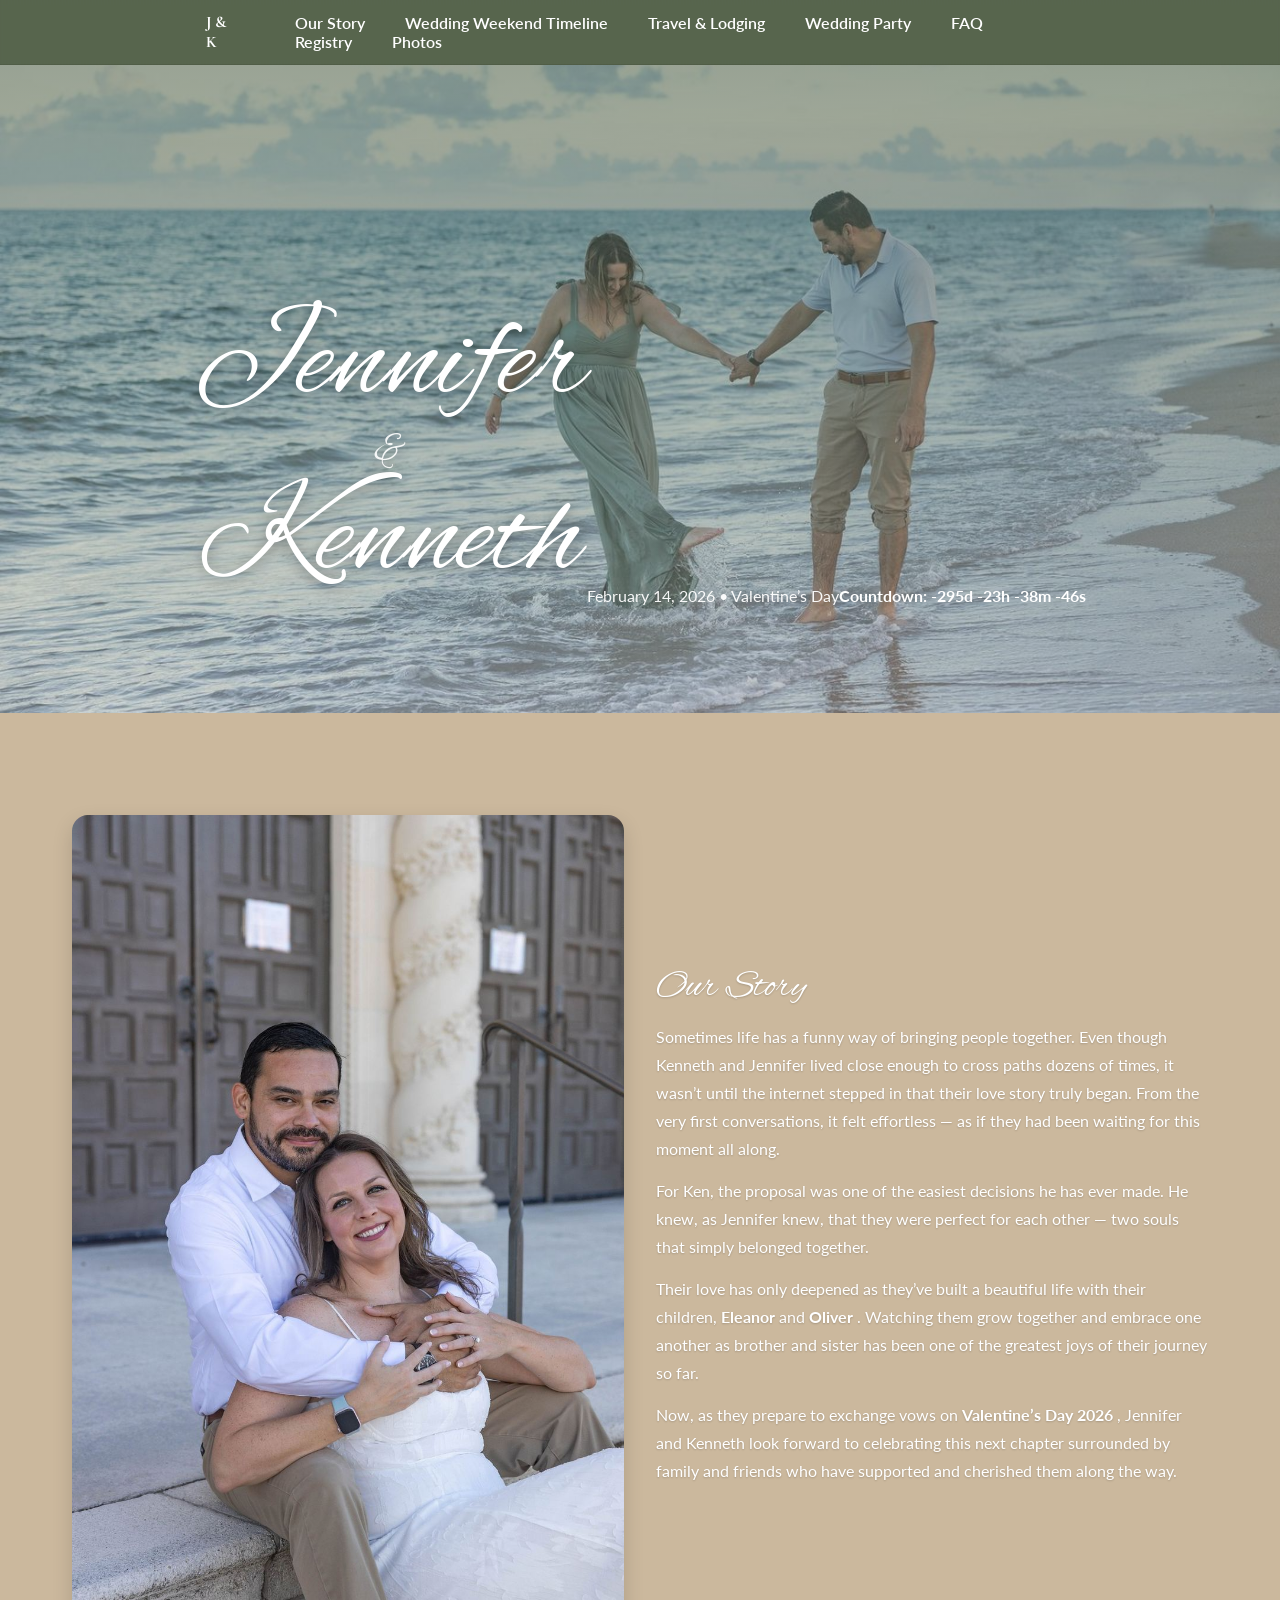
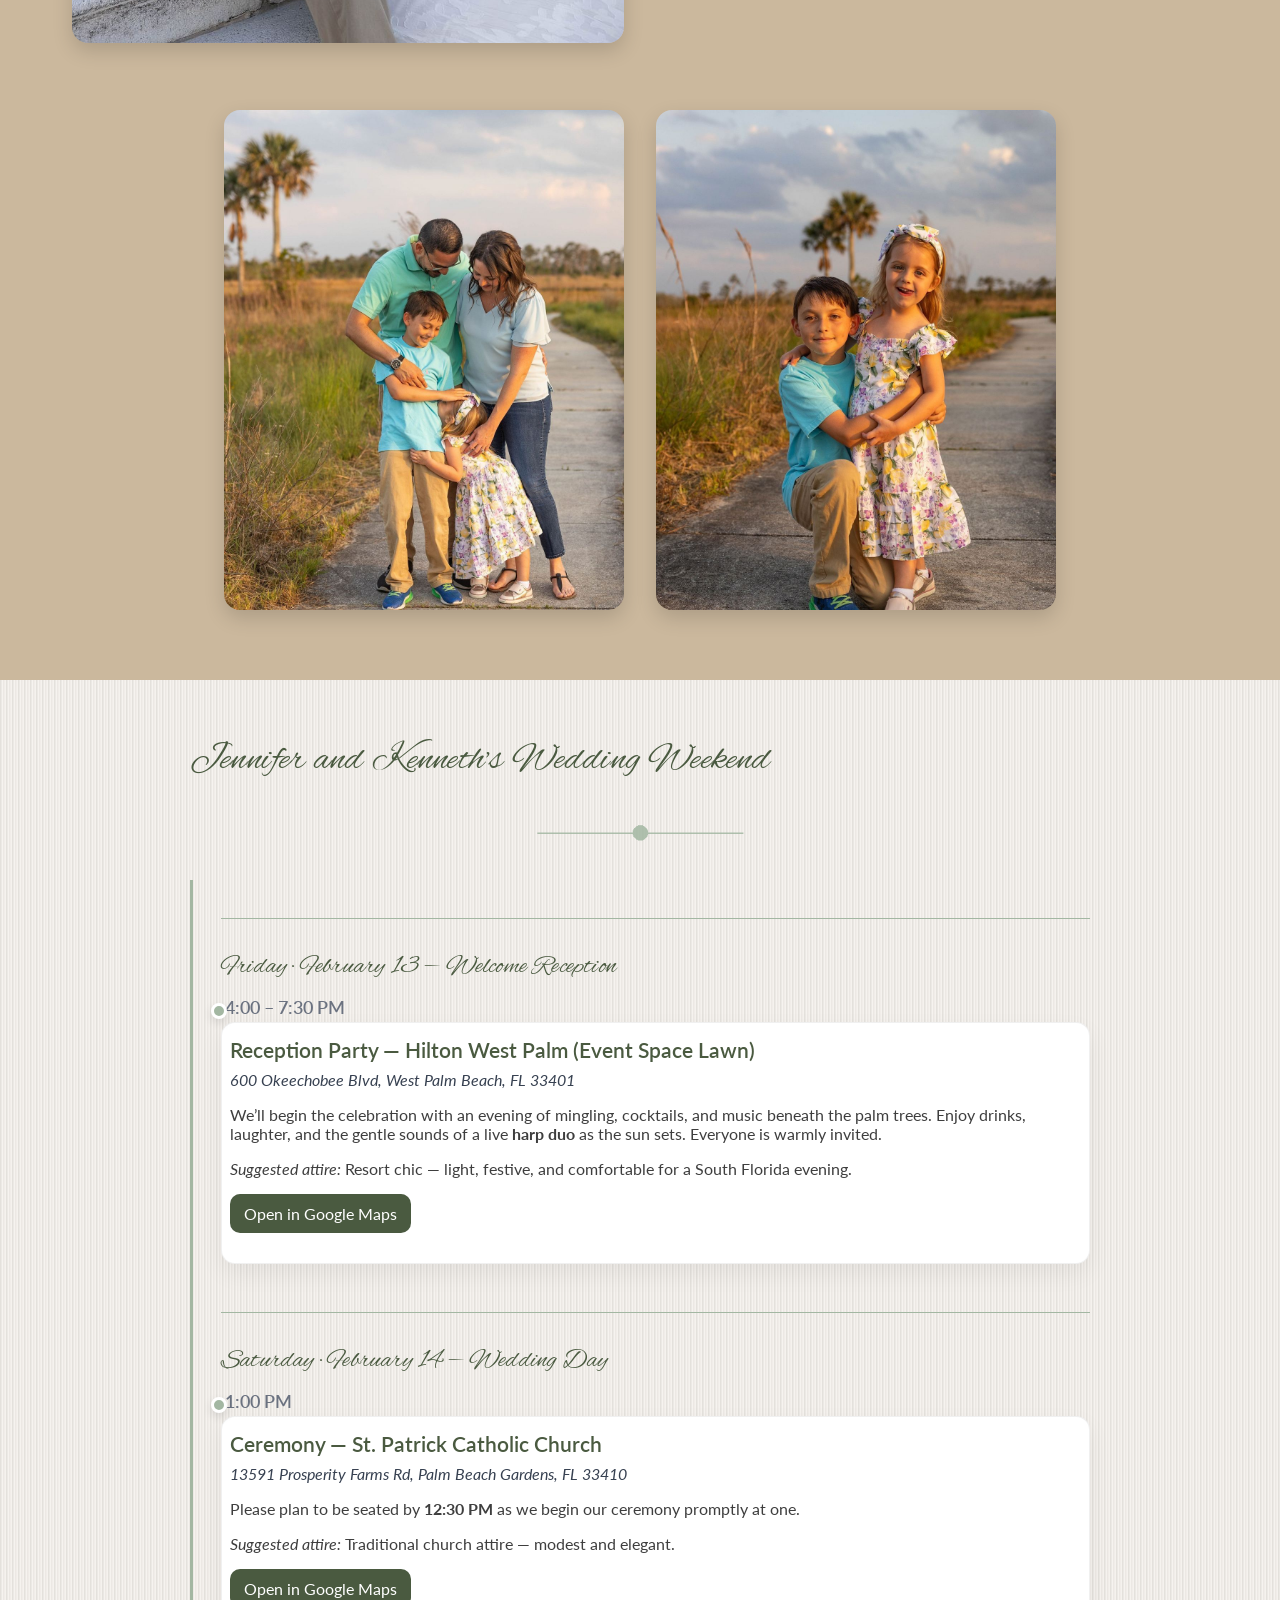
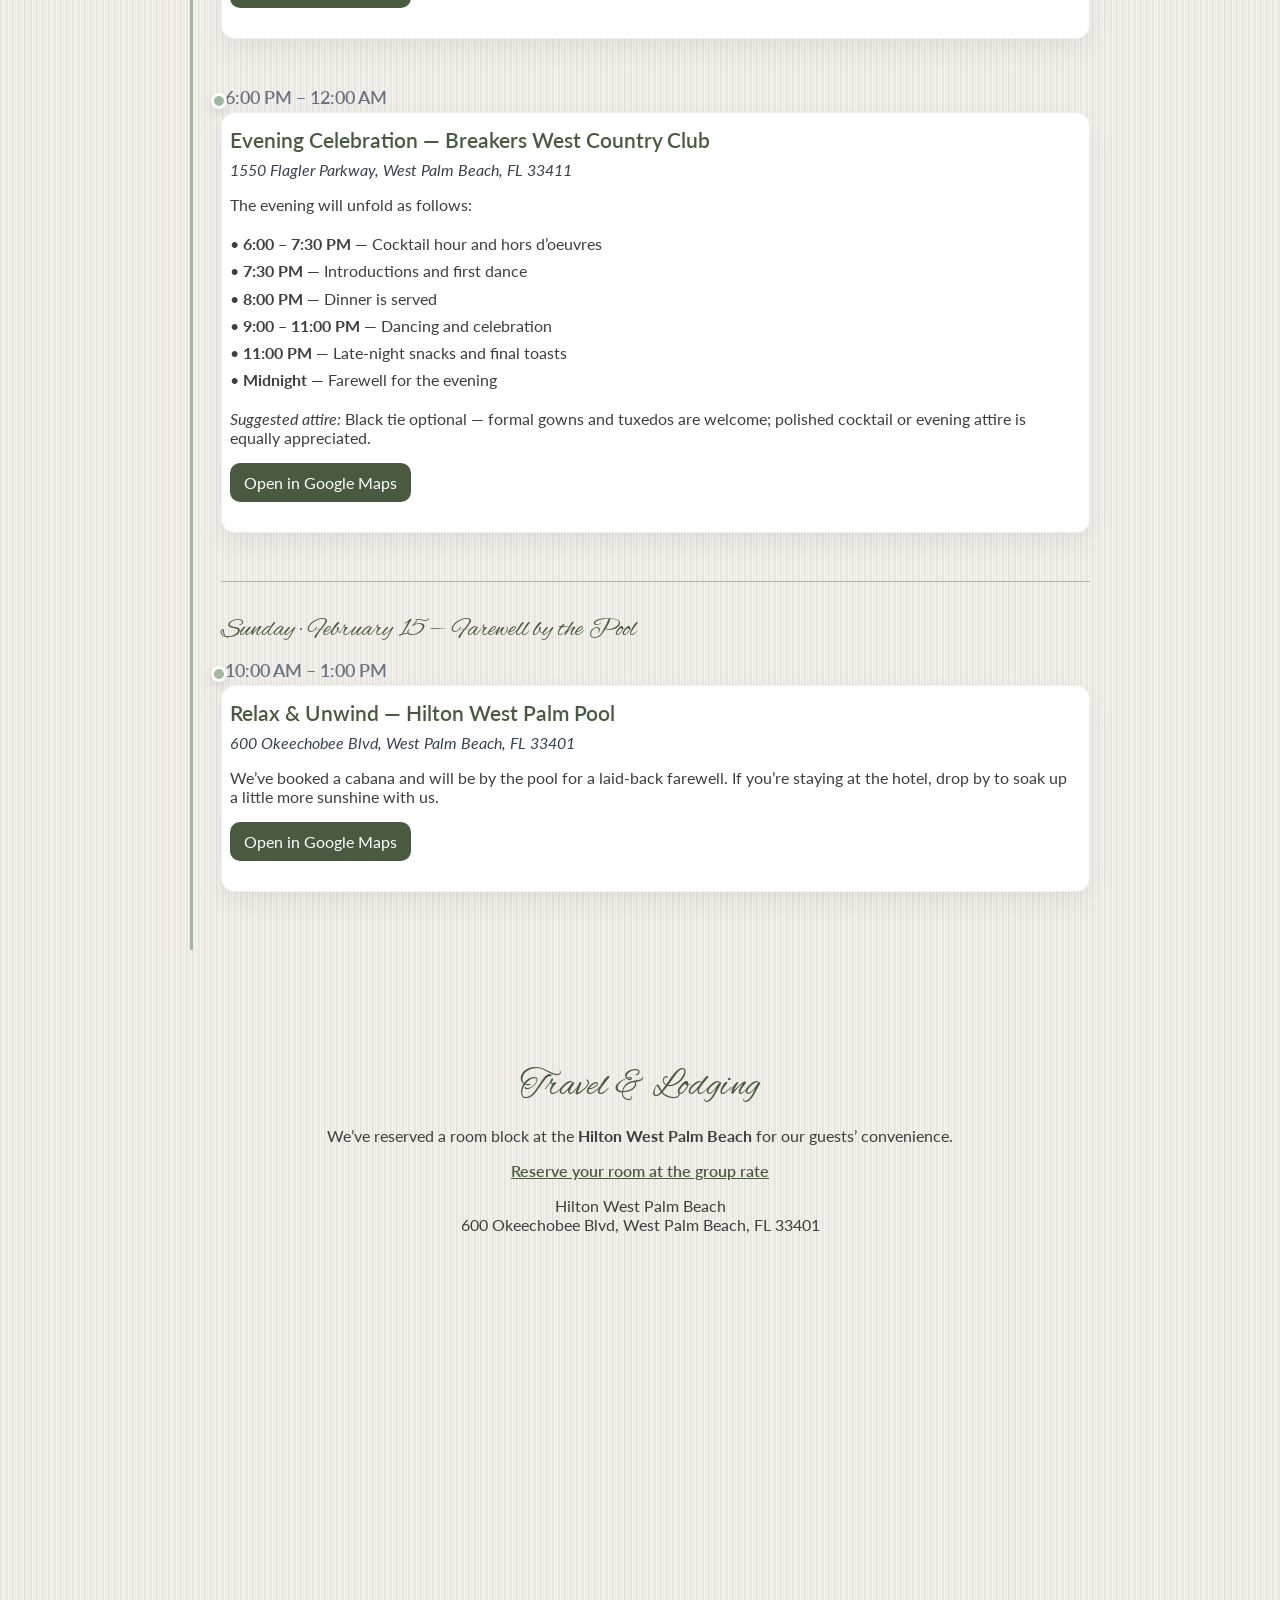
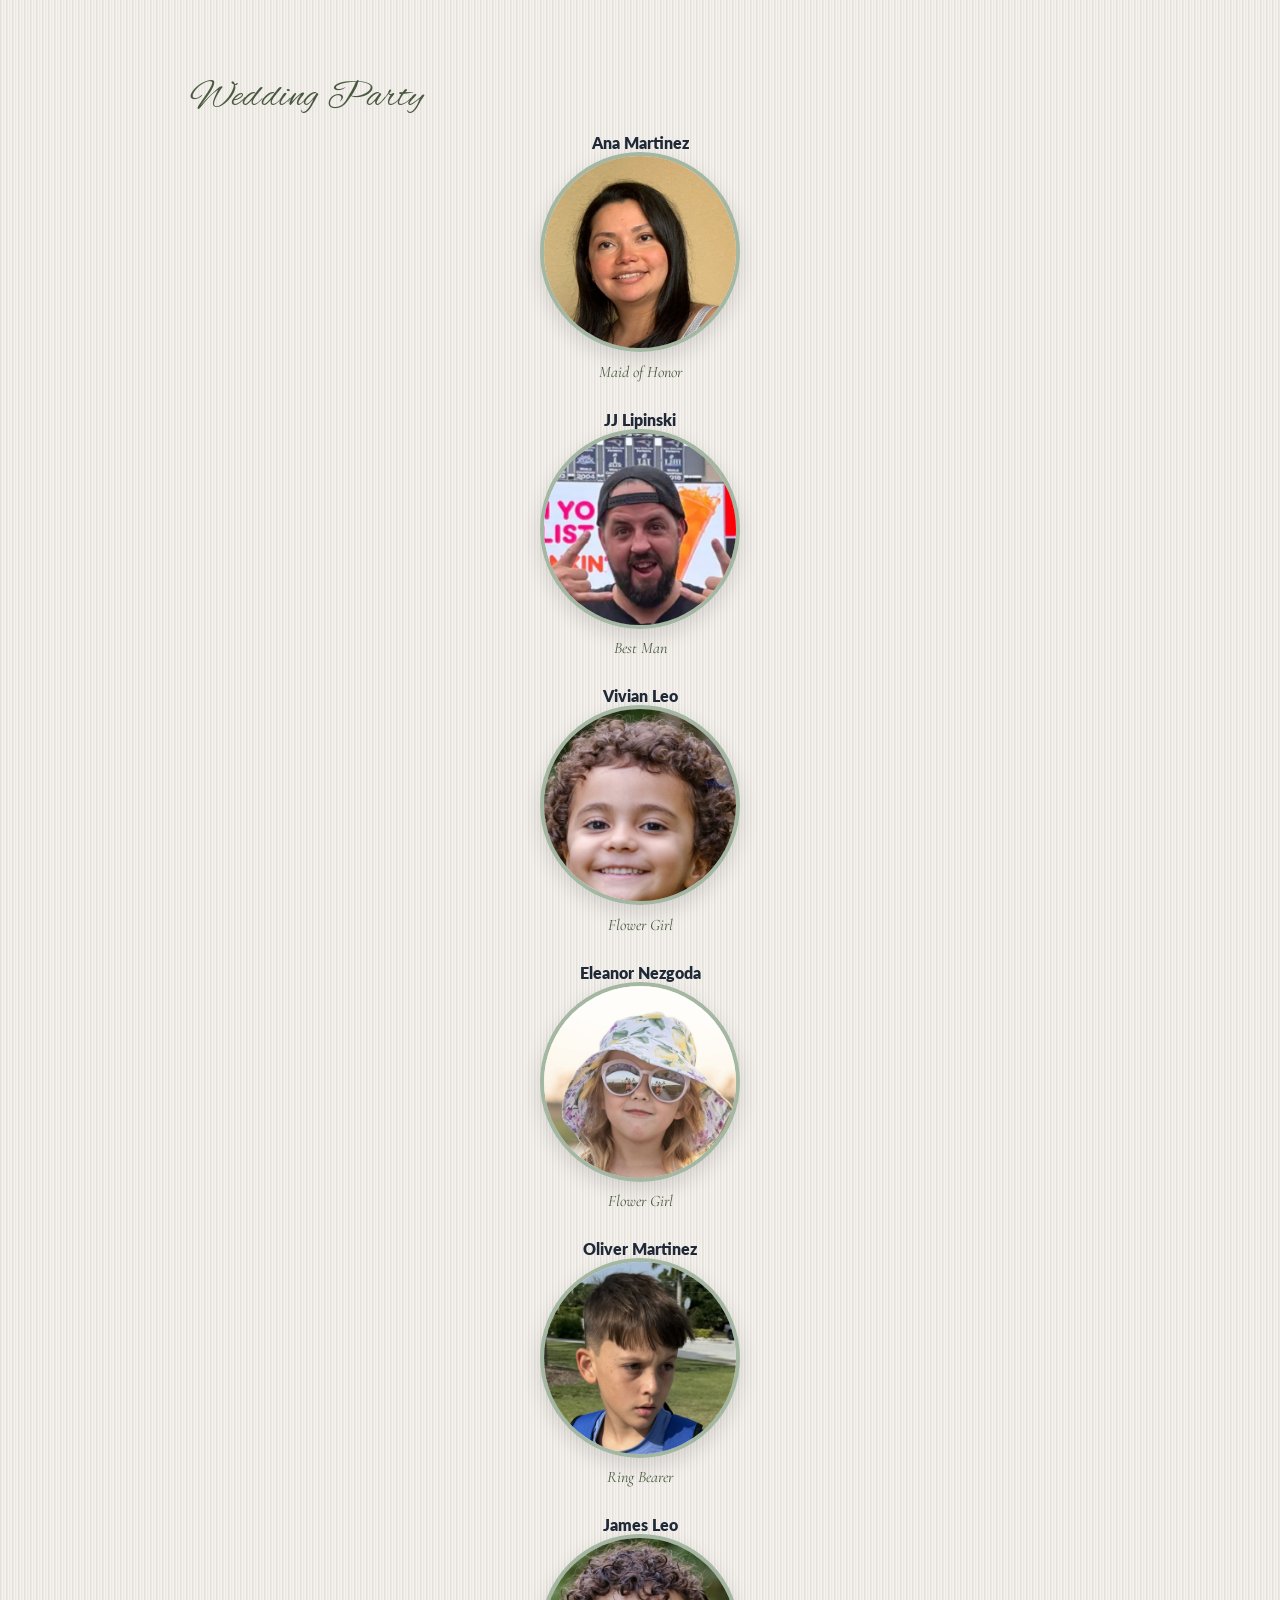
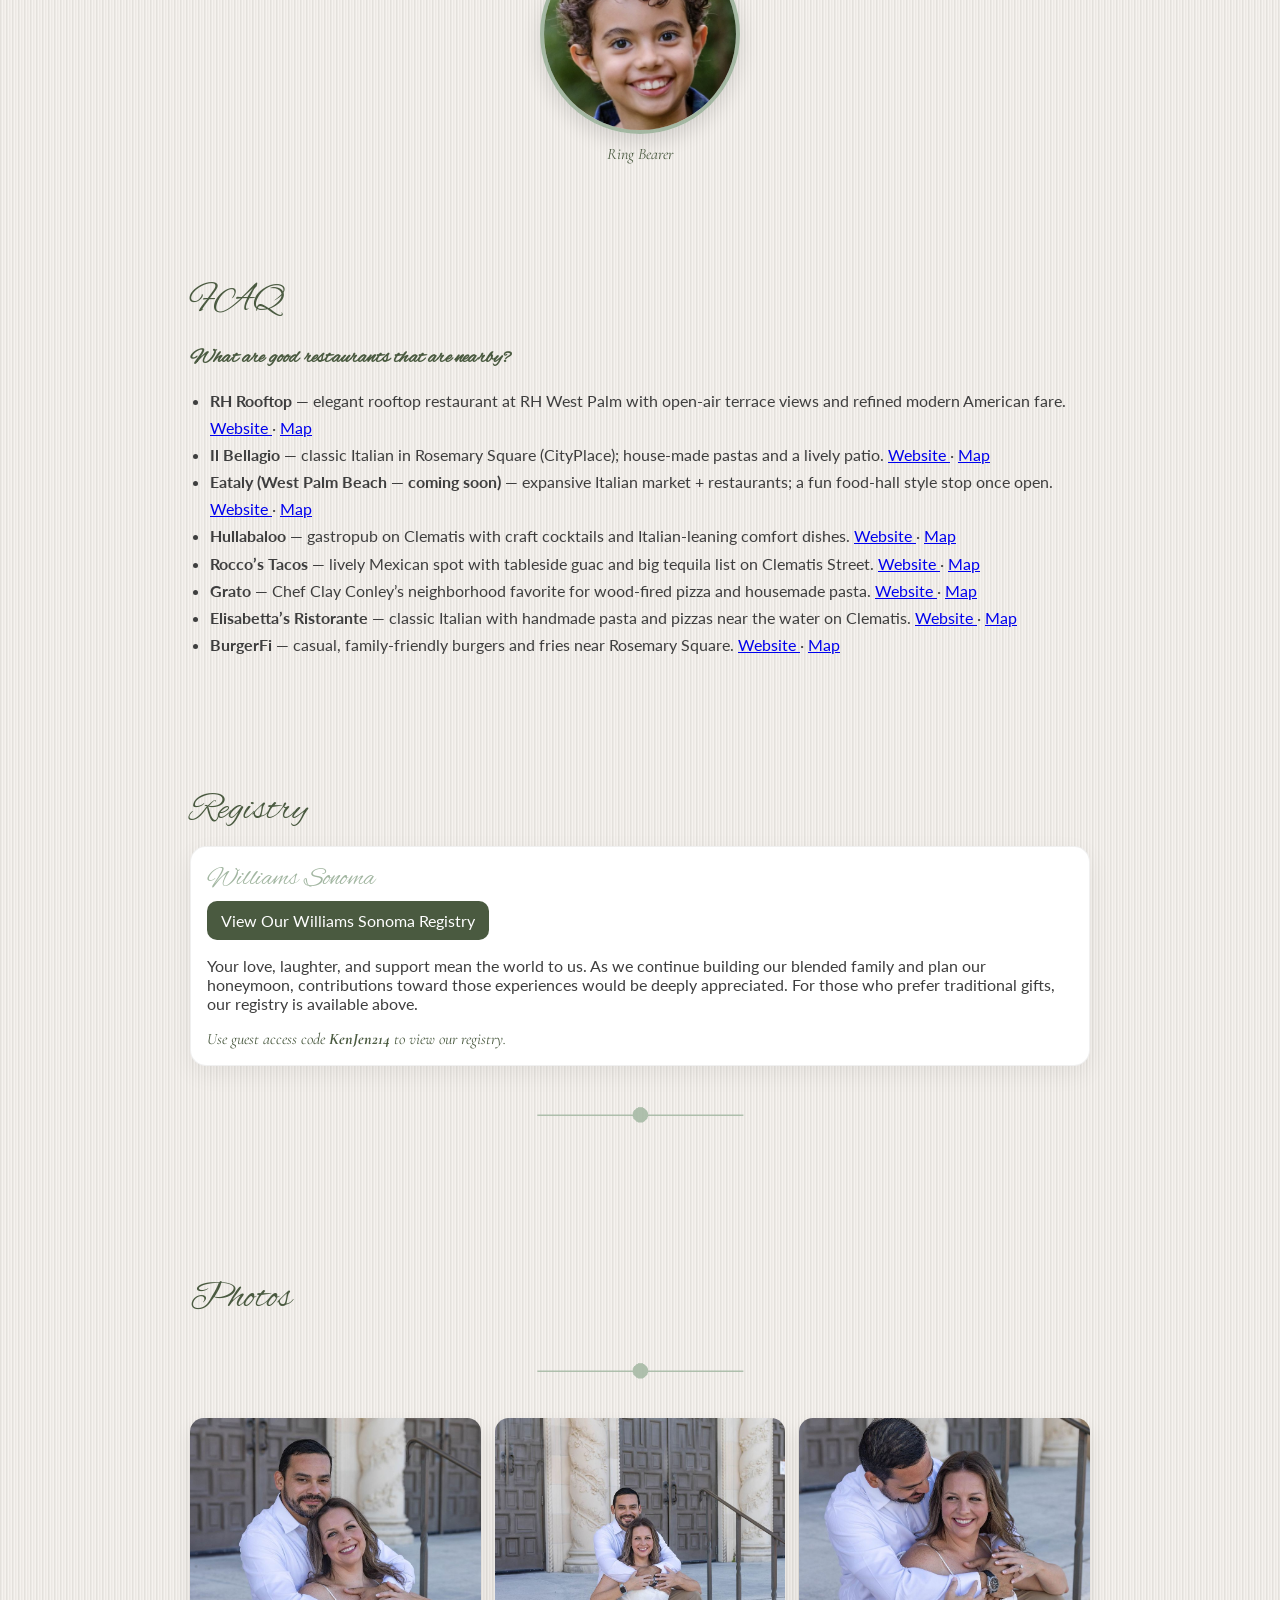
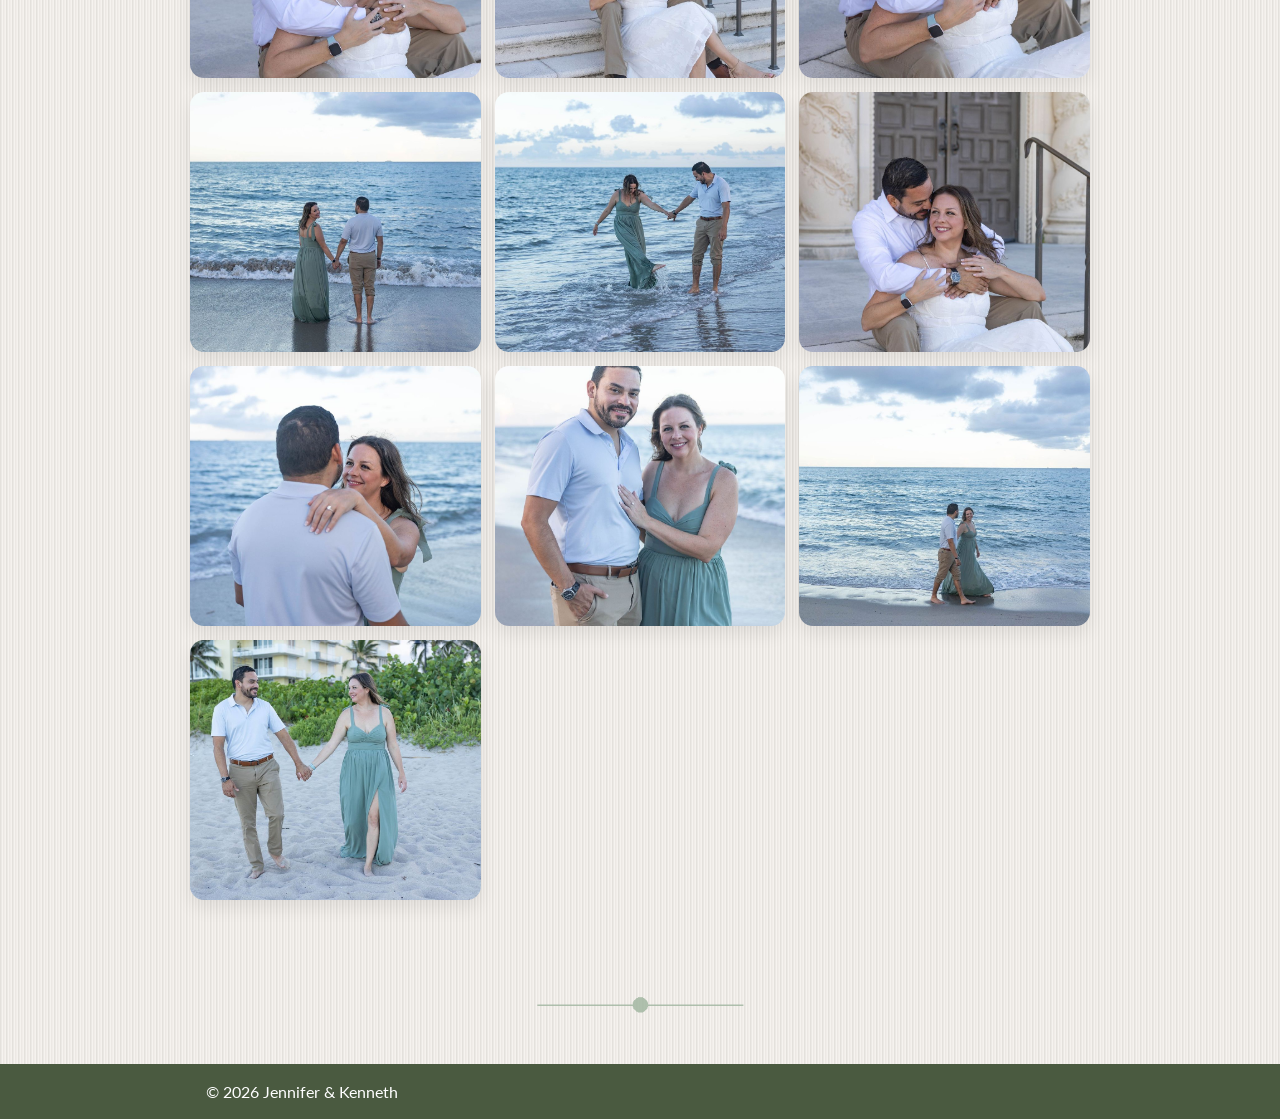
==== commit ee7fb644: "Add files via upload" ====
--- a/index.html
+++ b/index.html
@@ -1004,13 +1004,12 @@
      <p>
       Your love, laughter, and support mean the world to us. As we continue building our blended family and plan our honeymoon, contributions toward those experiences would be deeply appreciated. For those who prefer traditional gifts, our registry is available above.
      </p>
-    </div>
+    
+     <p style="font-family:'Cormorant Garamond',serif;font-style:italic;margin:0;margin-top:8px;color:var(--pine);">Use guest access code <strong>KenJen214</strong> to view our registry.</p></div>
    </div>
    <div class="floral">
    </div>
-   <p style="color:var(--pine);font-family:'Cormorant Garamond',serif;font-style:italic;text-align:center;margin:0;">
-    Use guest access code KenJen214 to view our registry.
-   </p>
+   
   </section>
   <section class="section container" id="gallery">
    <h2>
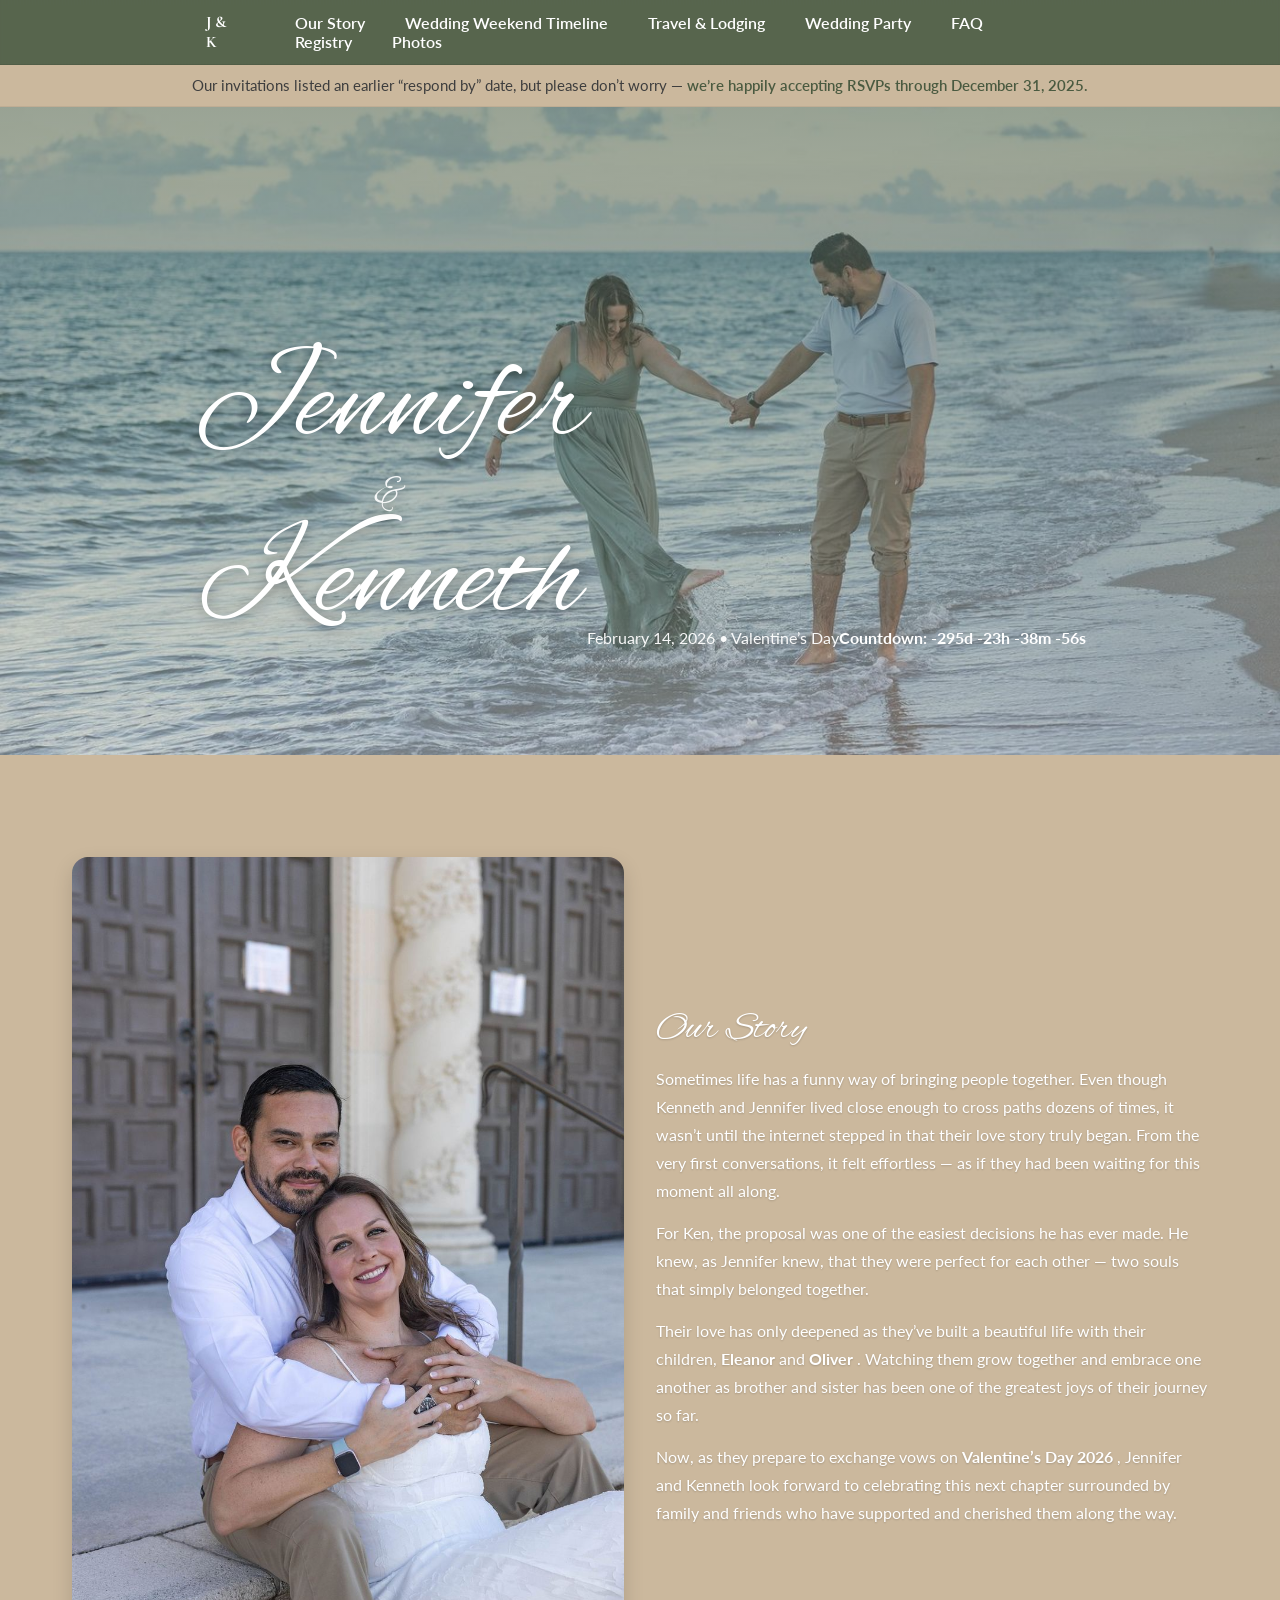
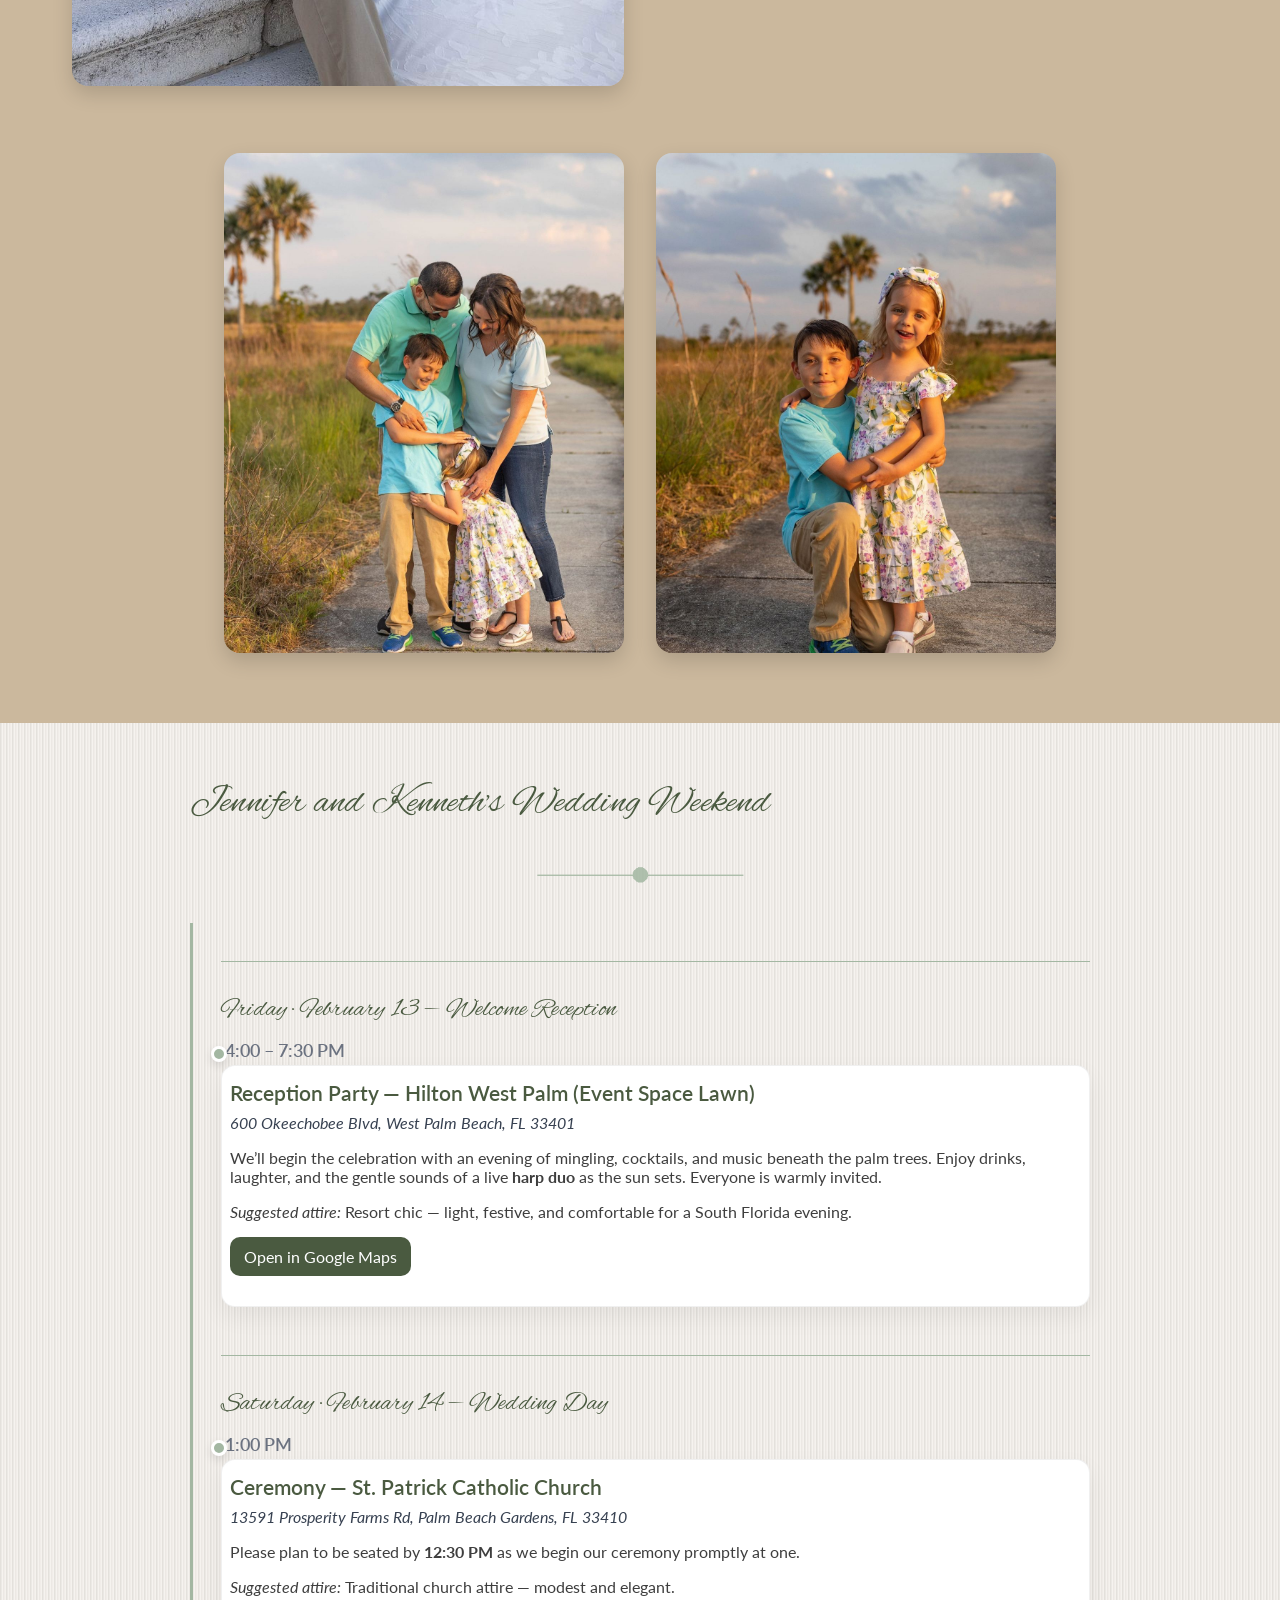
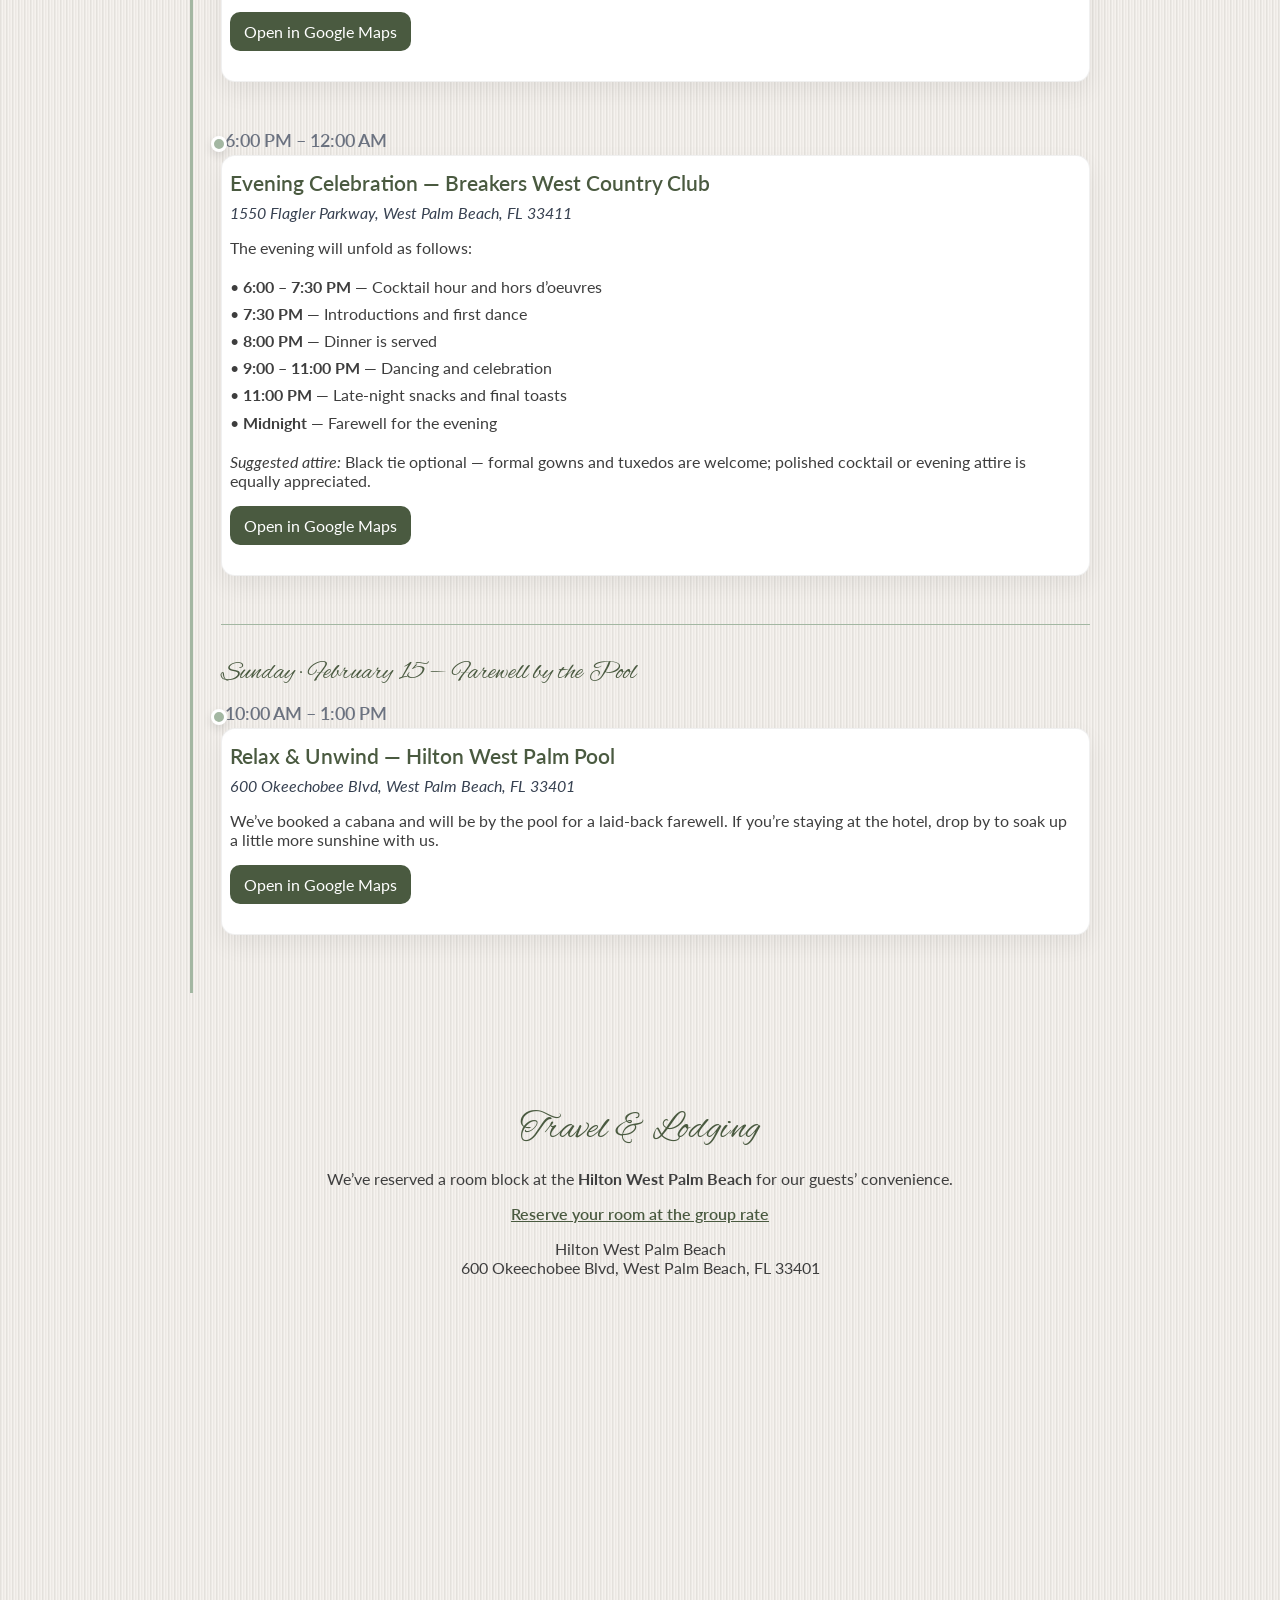
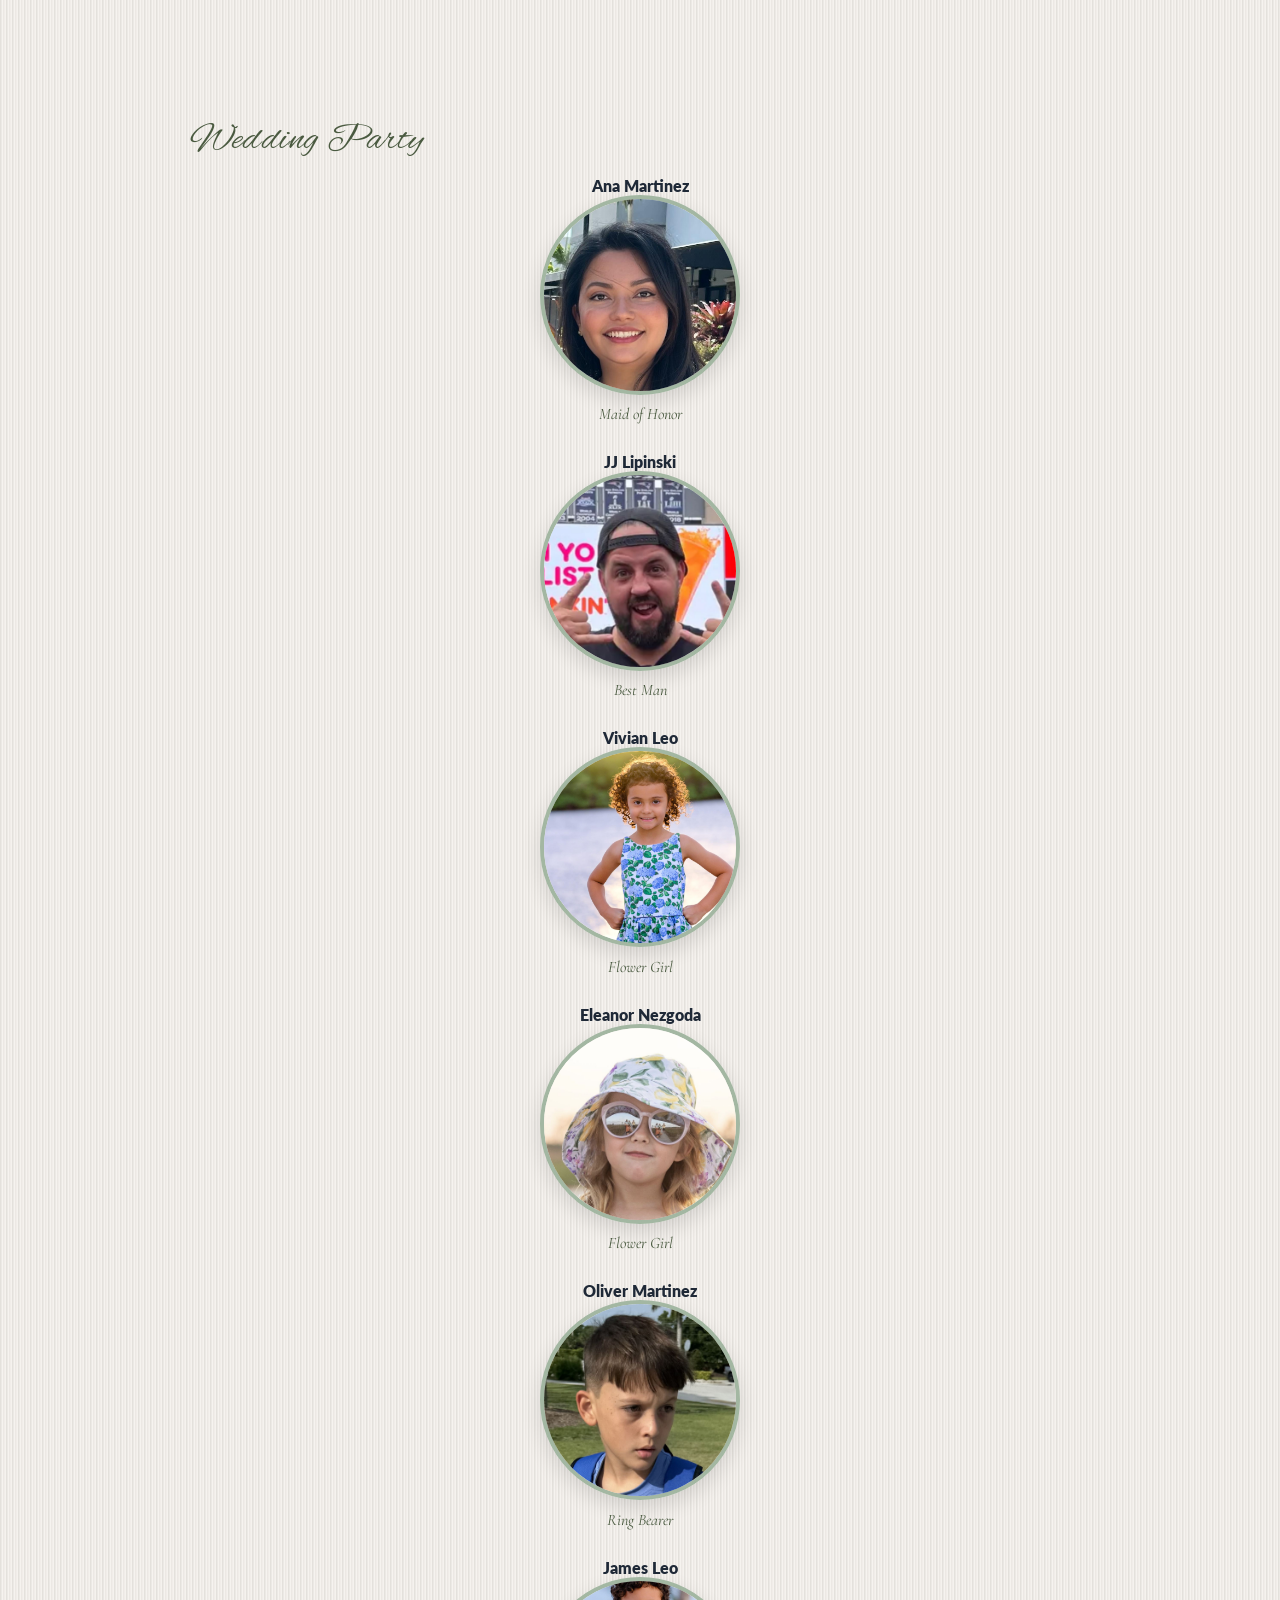
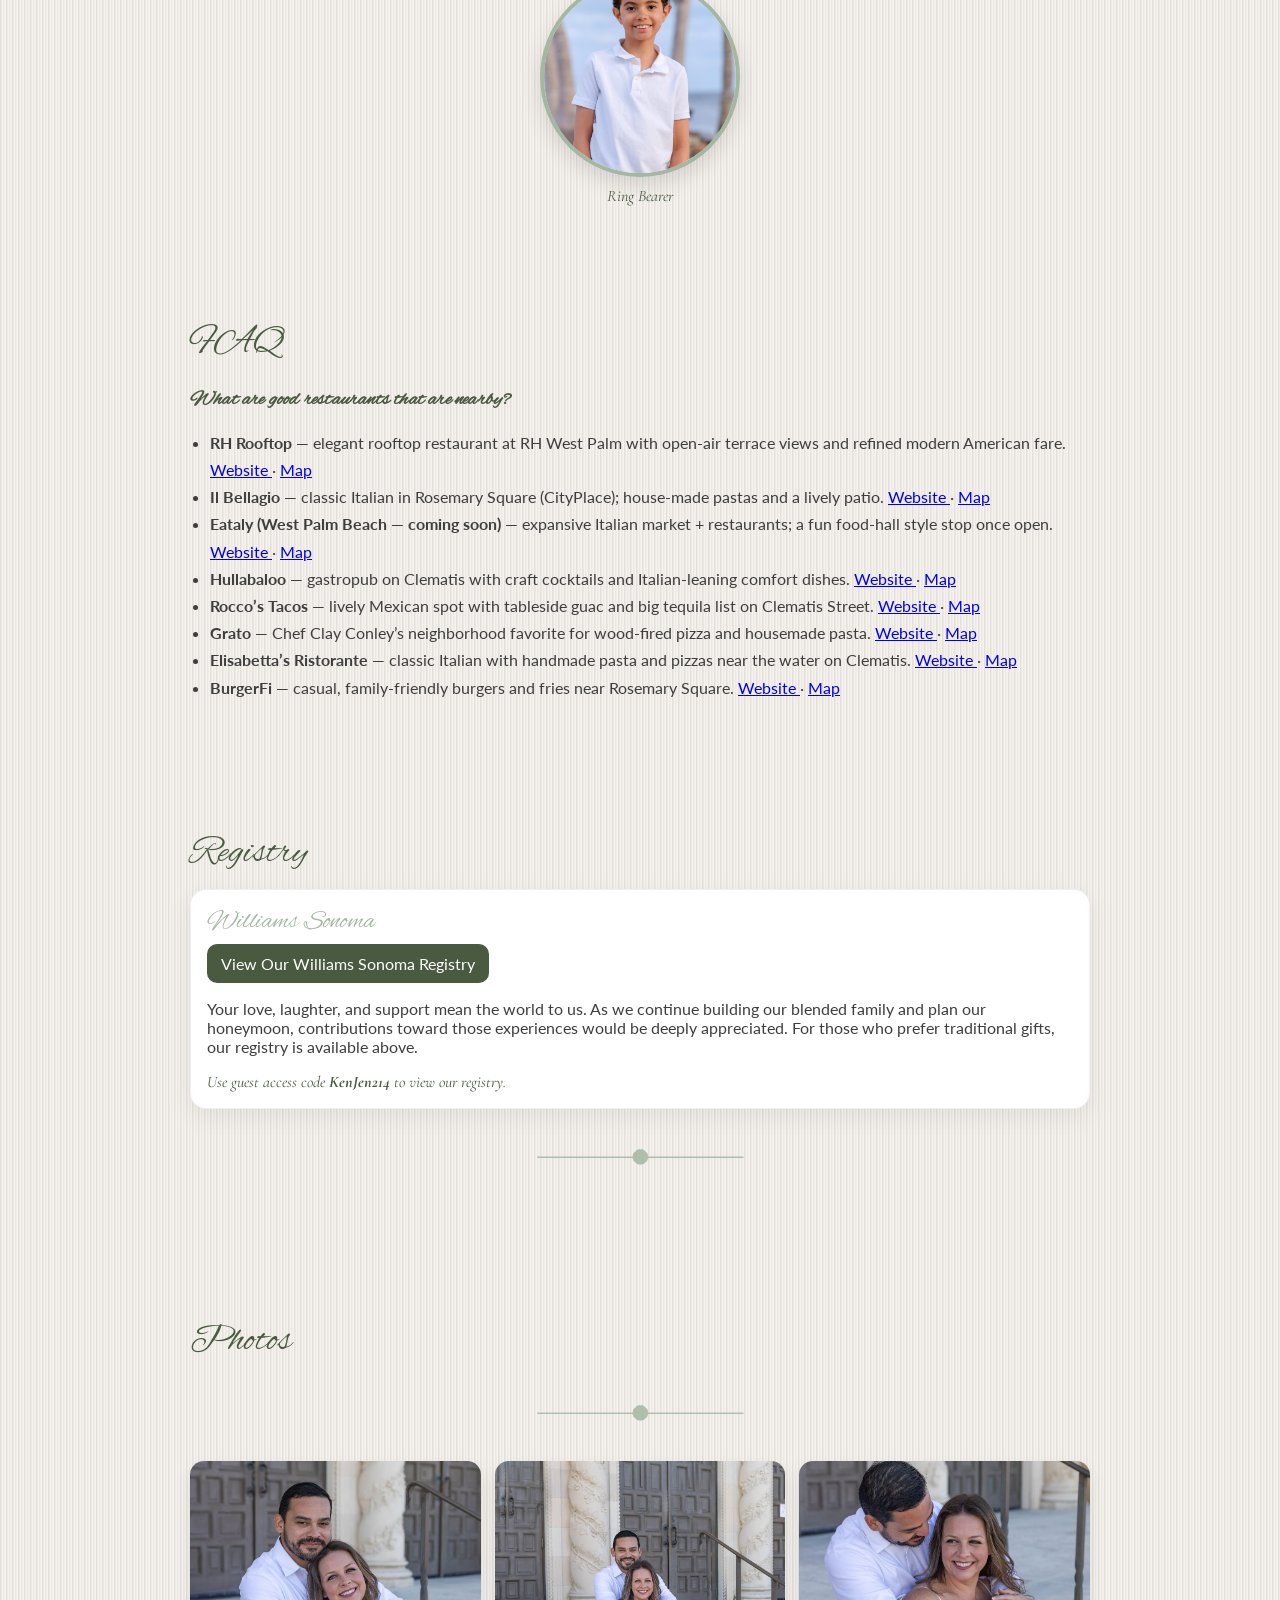
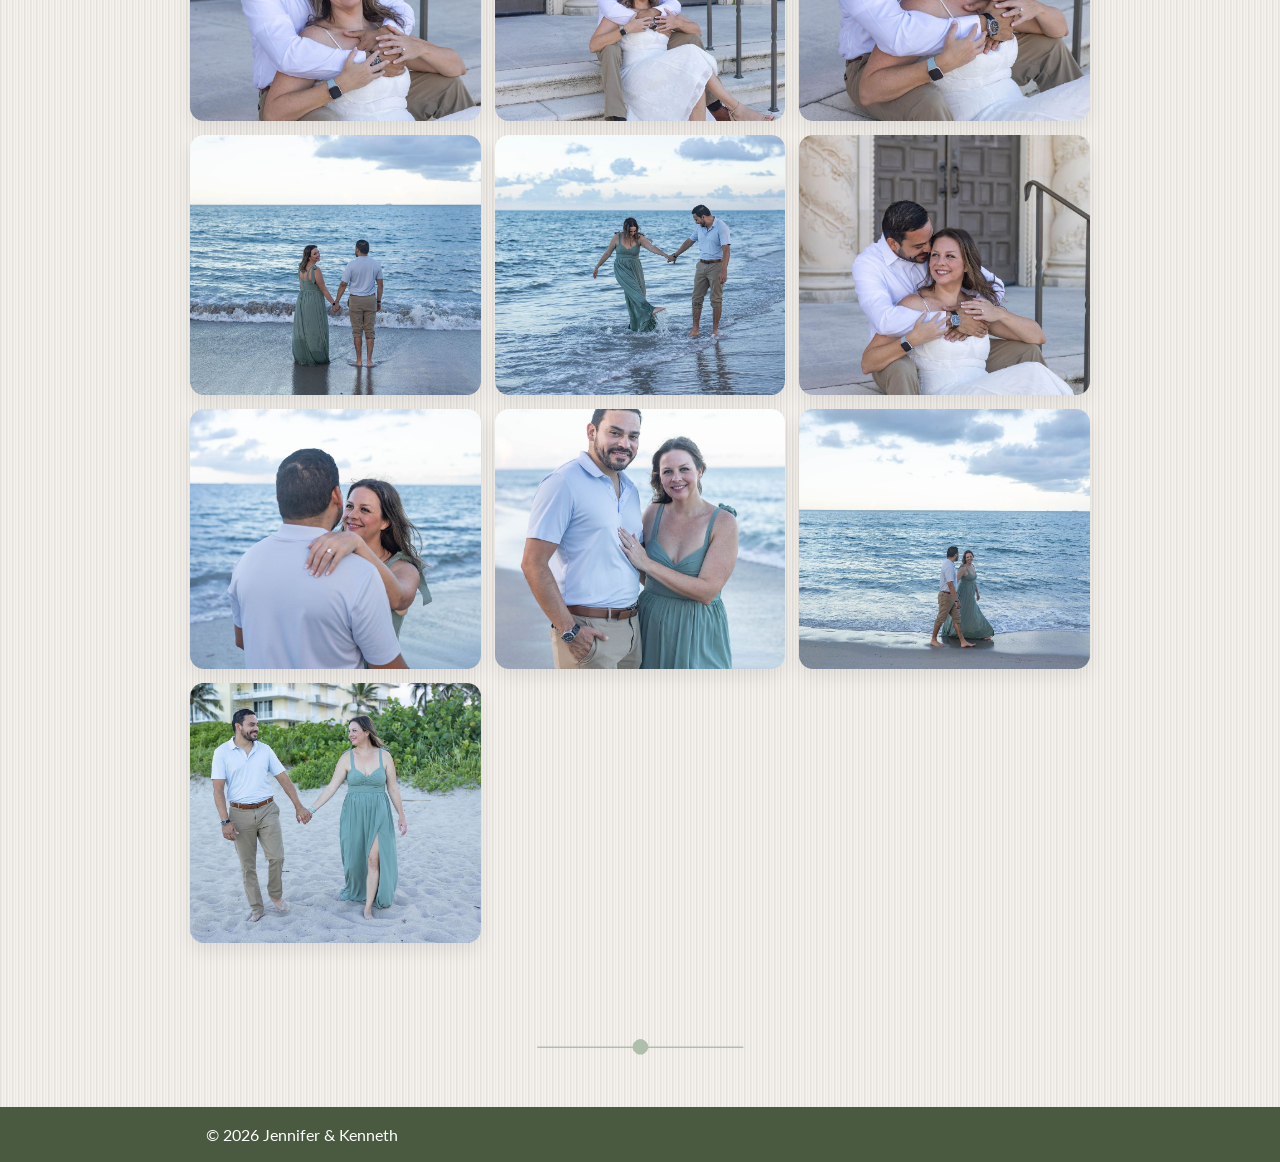
==== commit 8af840cd: "Add files via upload" ====
--- a/index.html
+++ b/index.html
@@ -477,6 +477,21 @@
 /* Maintain reasonable weights/sizes for readability */
 section.section h2 { font-weight: 400; }
 .card h3, .timeline h4, .timeline-one .day { font-weight: 400; }
+
+    .rsvp-banner {
+      background: var(--latte);
+      color: var(--neutral);
+      padding: 10px 16px;
+      text-align: center;
+      font-size: 0.95rem;
+      border-bottom: 1px solid rgba(0,0,0,.06);
+      line-height: 1.4;
+    }
+    .rsvp-banner strong {
+      color: var(--pine);
+      font-weight: 600;
+    }
+
 /* Keep body text unchanged (Lato/Cormorant remain) */
   </style>
   <!-- Social Preview -->
@@ -540,6 +555,10 @@
     </nav>
    </div>
   </header>
+  <div class="rsvp-banner">
+   Our invitations listed an earlier “respond by” date, but please don’t worry —
+   <strong>we’re happily accepting RSVPs through December 31, 2025.</strong>
+  </div>
   <section aria-label="Hero" class="hero" id="home">
    <div class="inner">
     <h1 class="title">
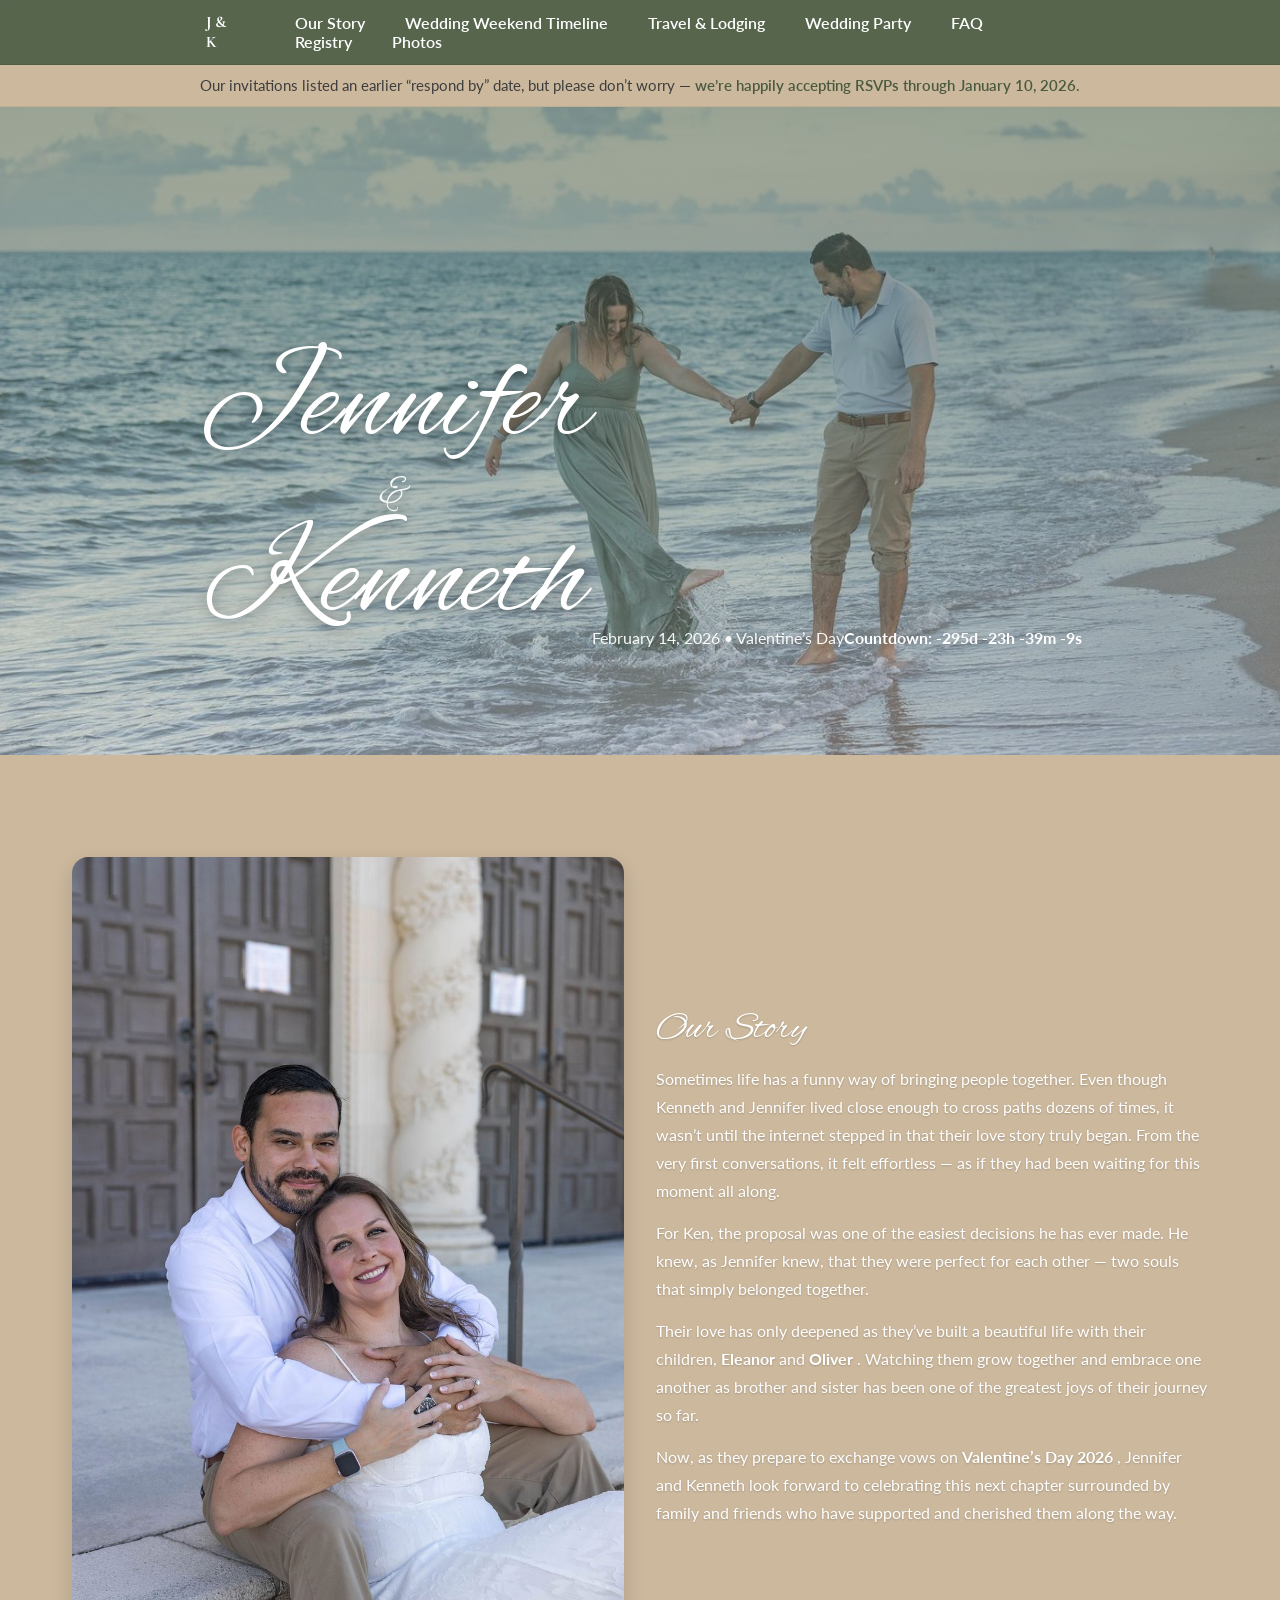
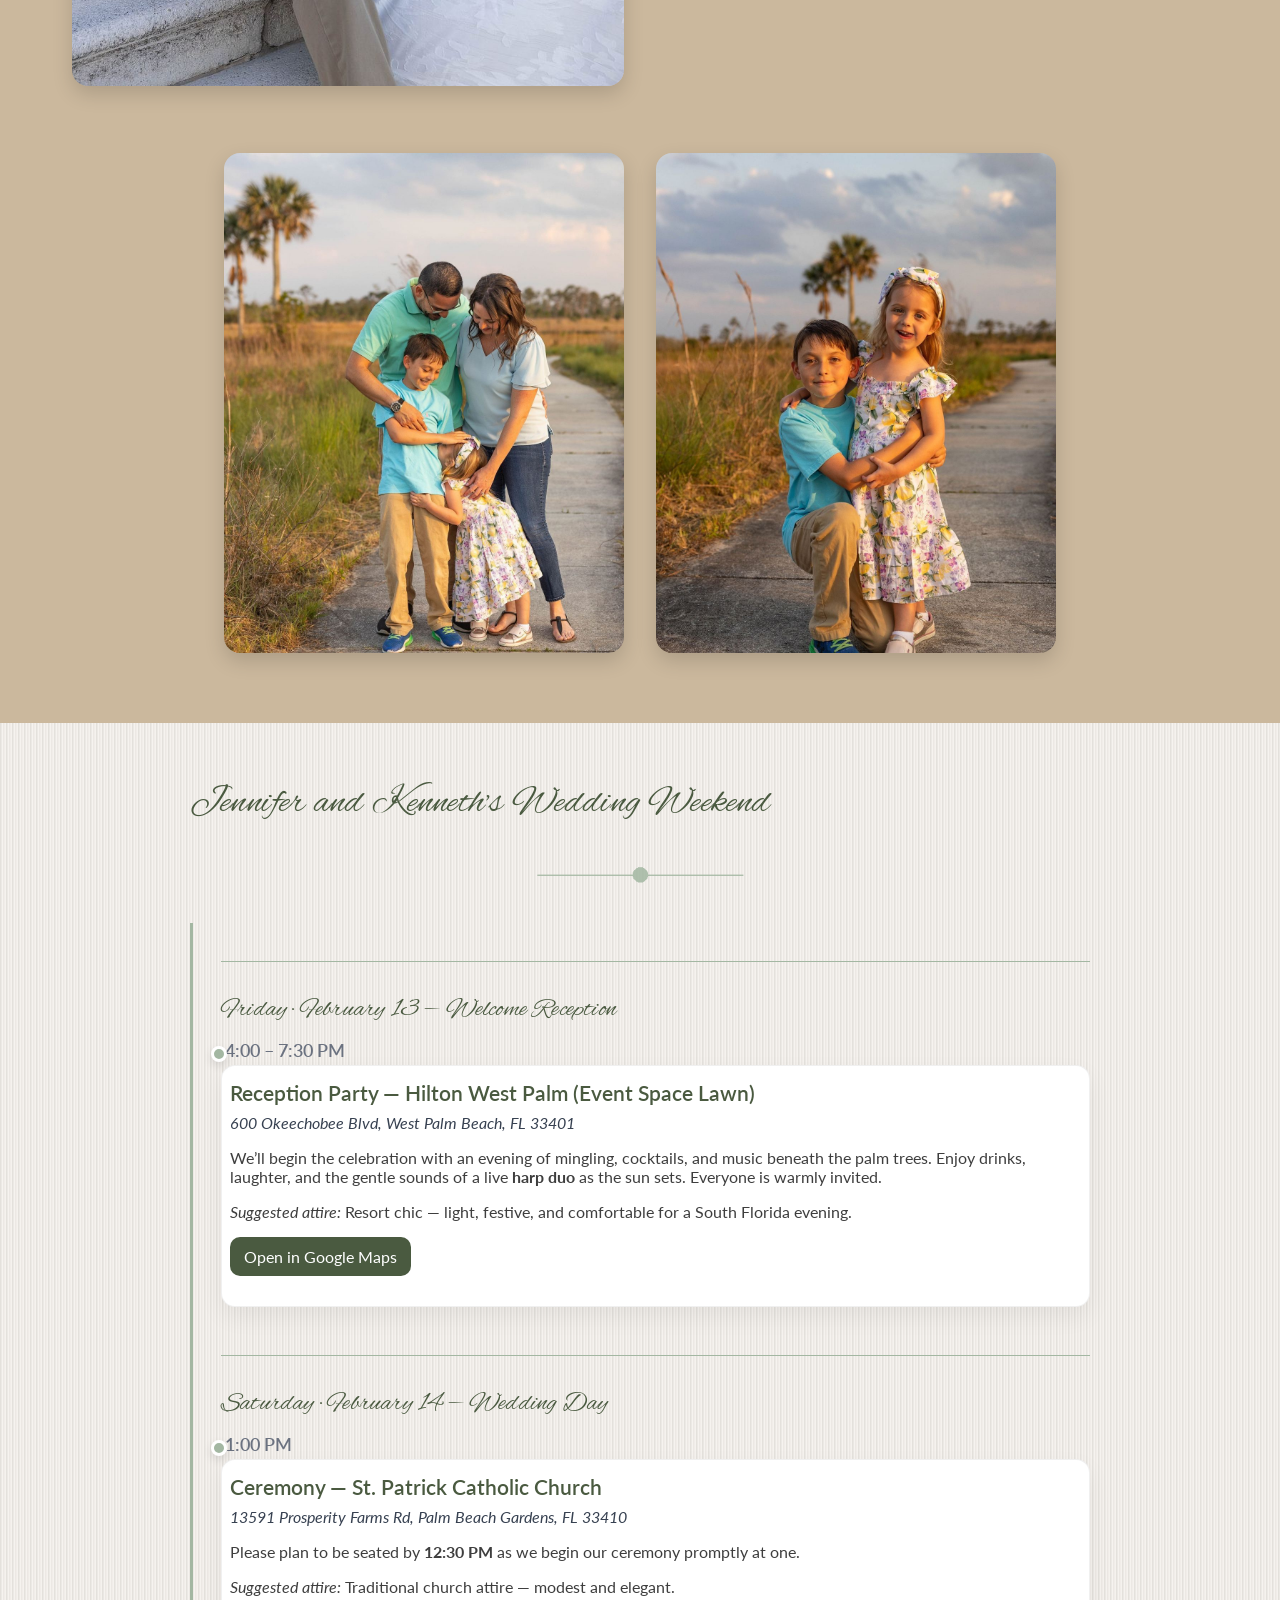
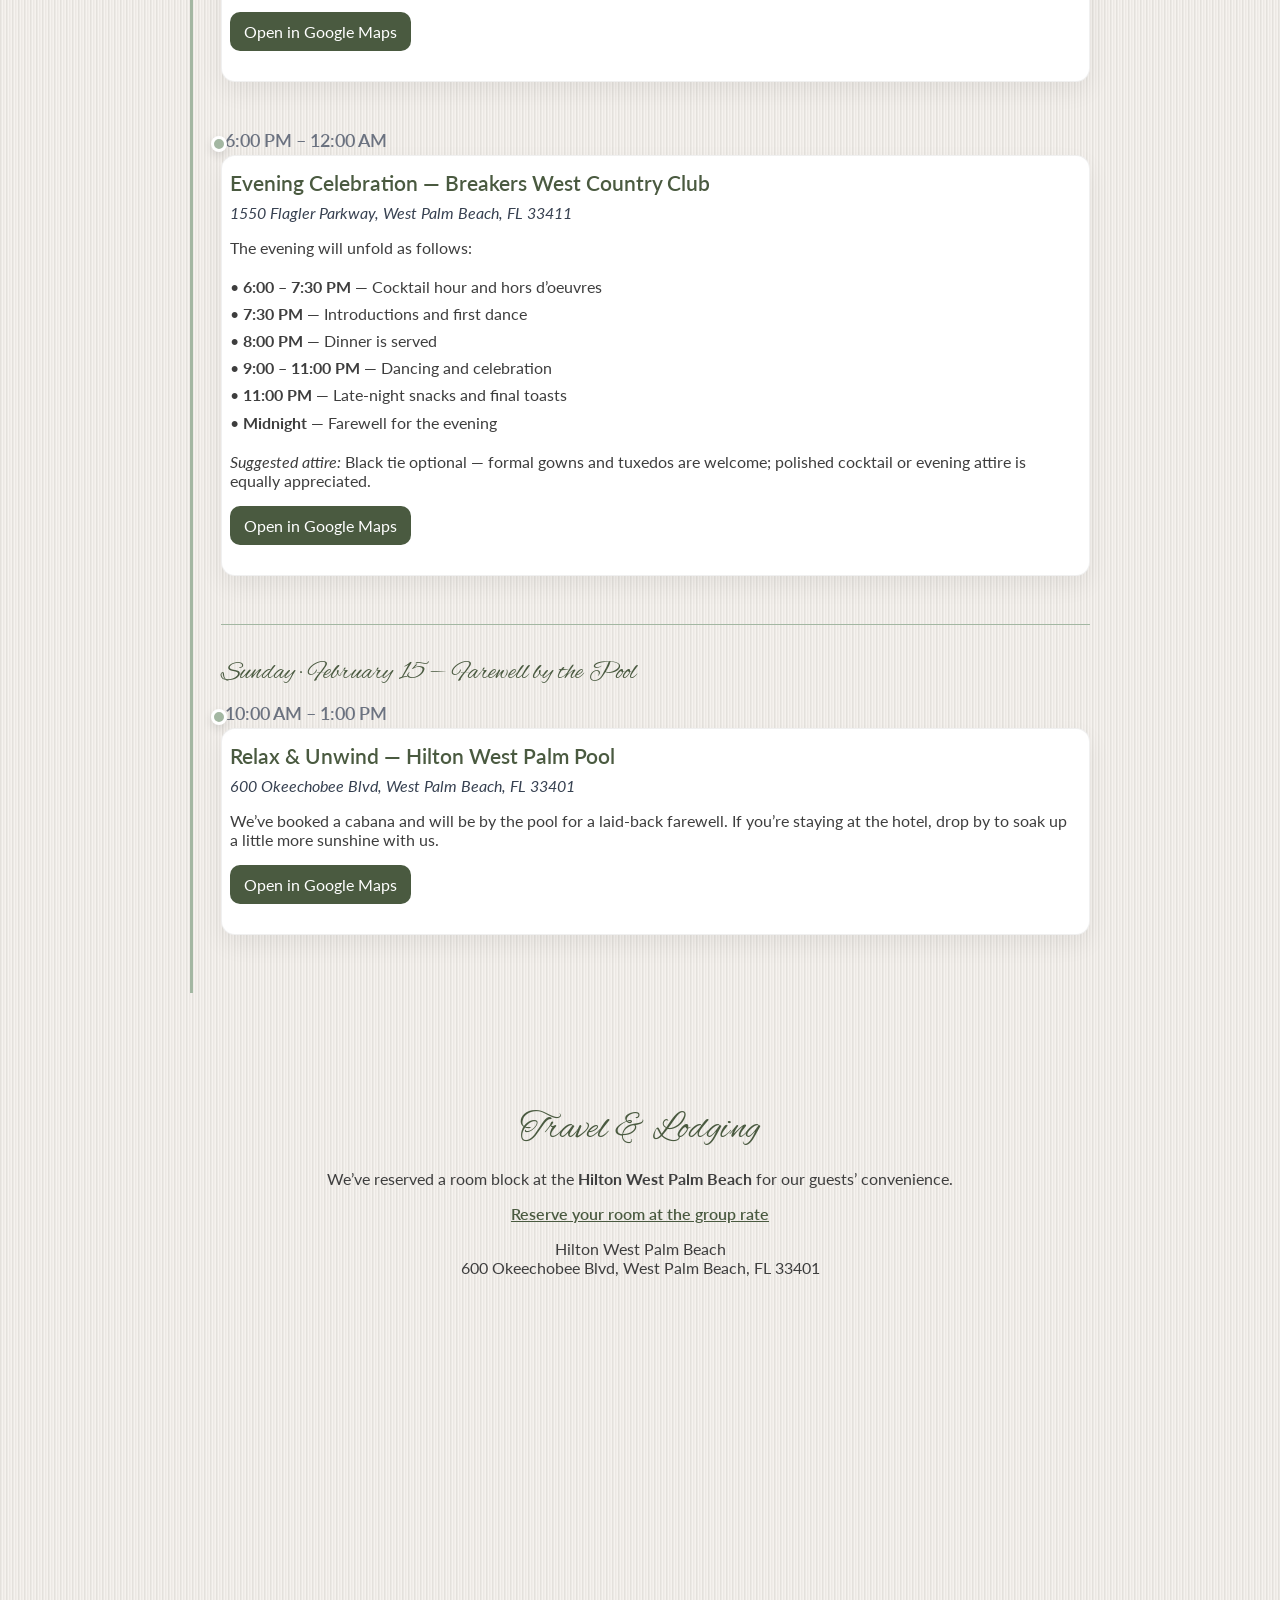
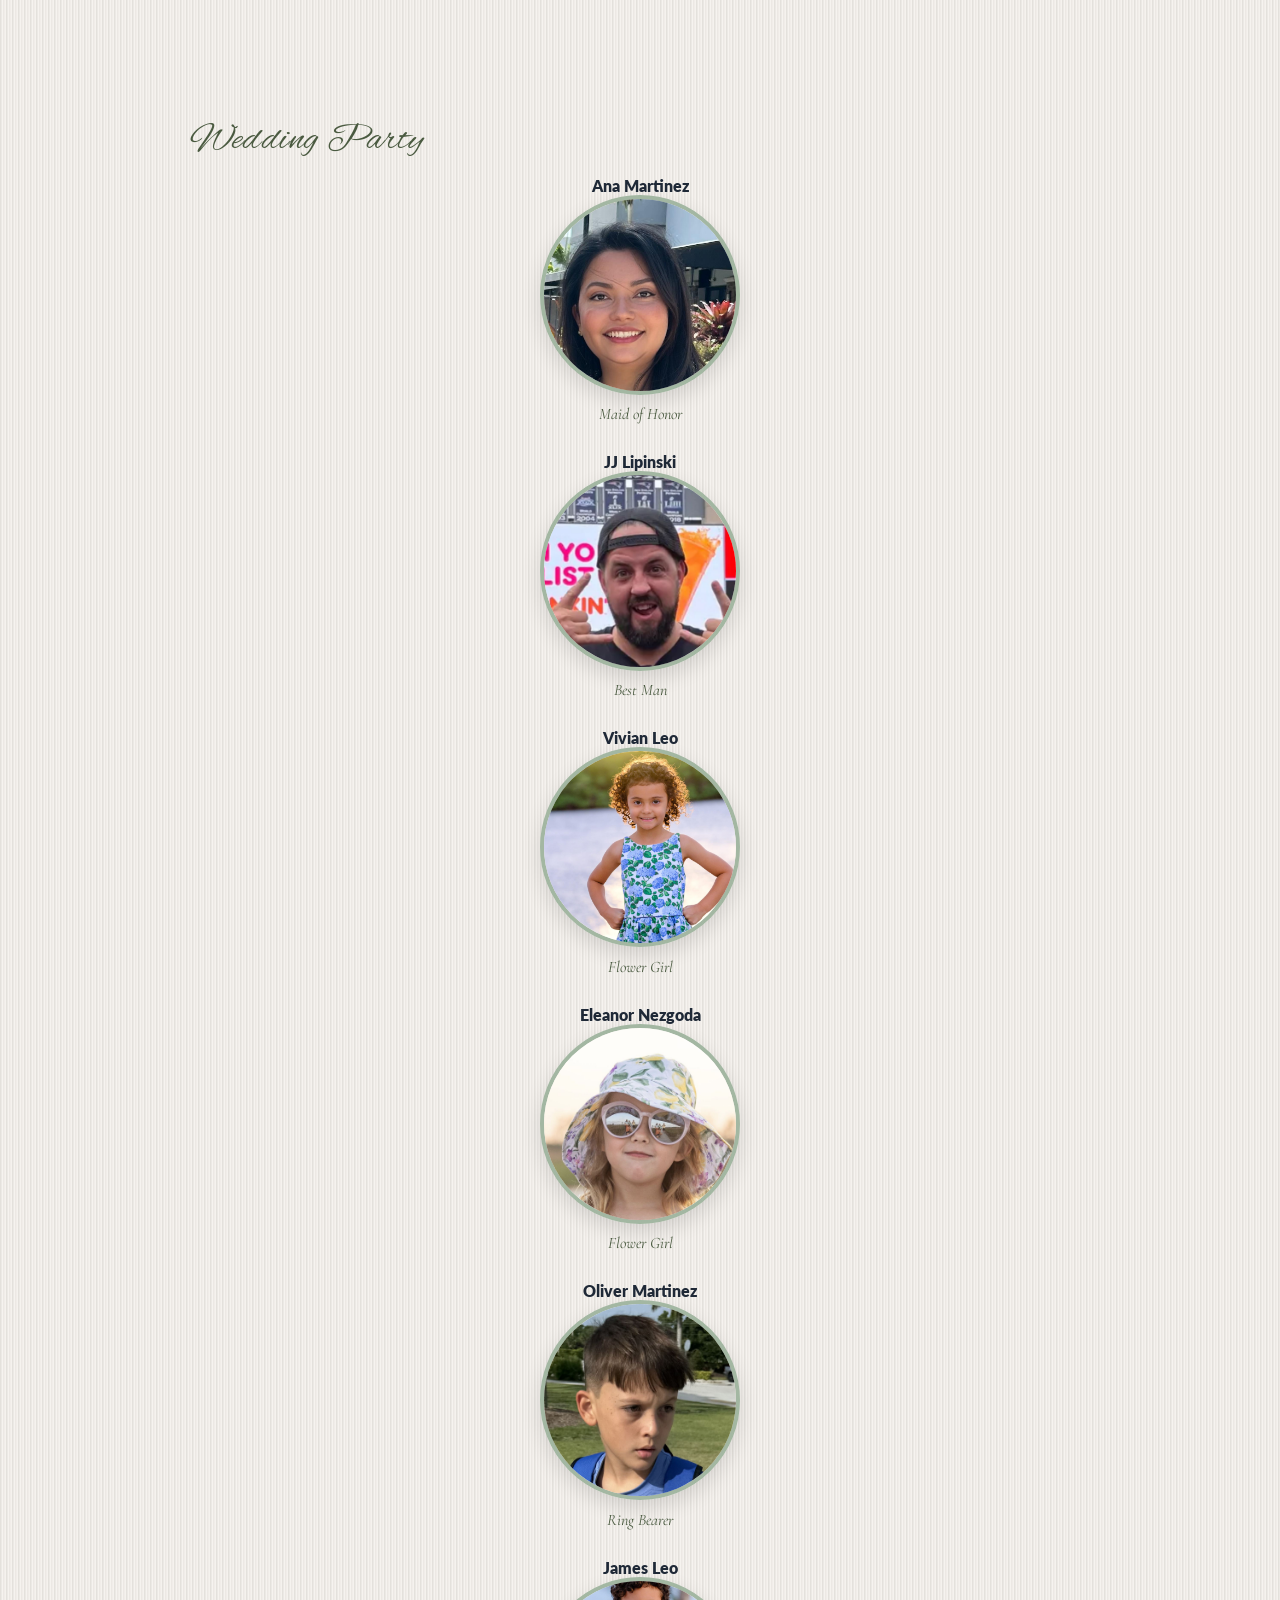
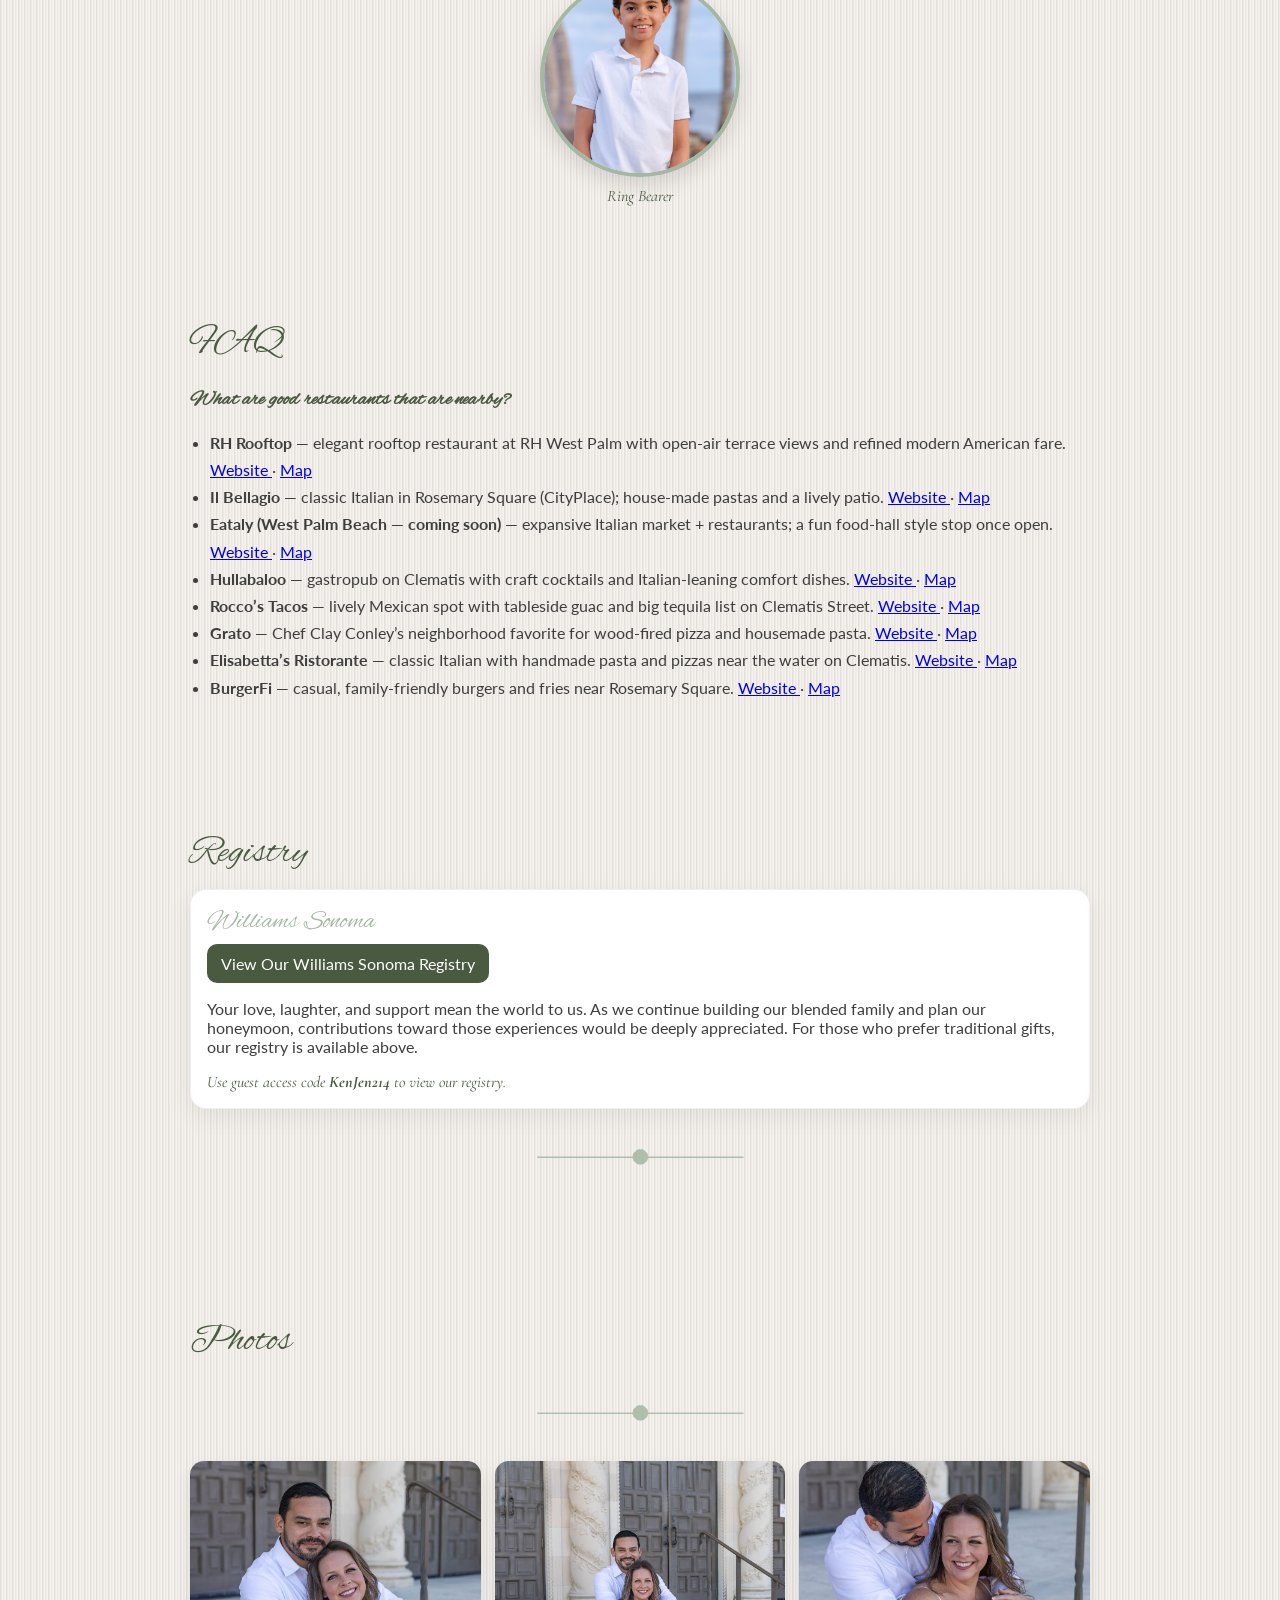
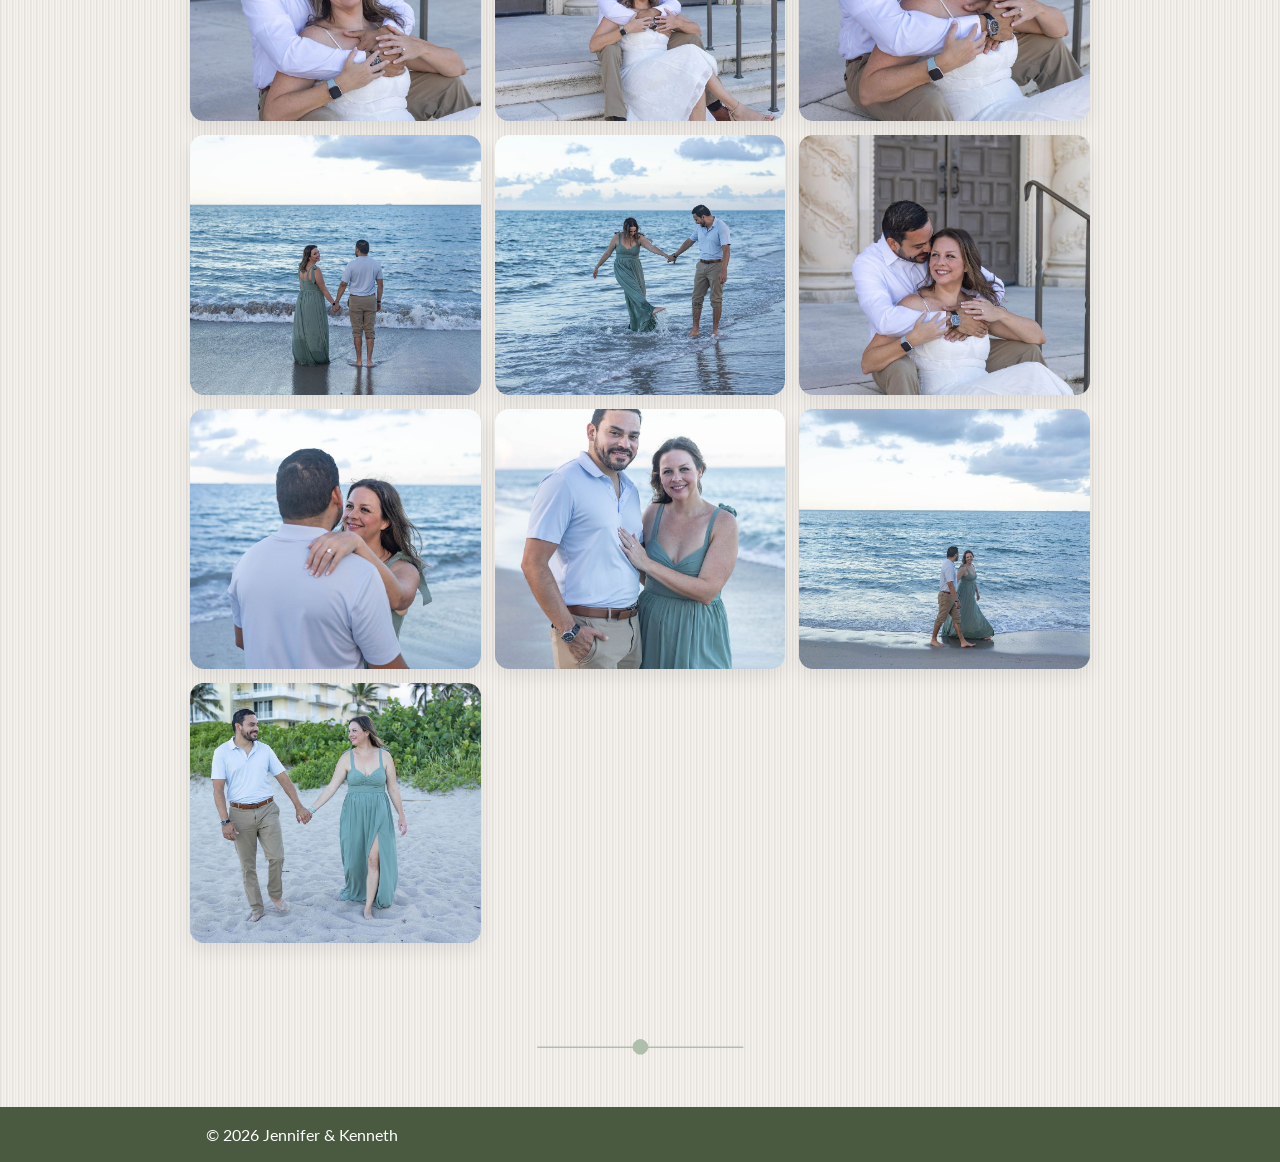
==== commit 6506e4ed: "Update index.html" ====
--- a/index.html
+++ b/index.html
@@ -557,7 +557,7 @@
   </header>
   <div class="rsvp-banner">
    Our invitations listed an earlier “respond by” date, but please don’t worry —
-   <strong>we’re happily accepting RSVPs through December 31, 2025.</strong>
+   <strong>we’re happily accepting RSVPs through January 10, 2026.</strong>
   </div>
   <section aria-label="Hero" class="hero" id="home">
    <div class="inner">
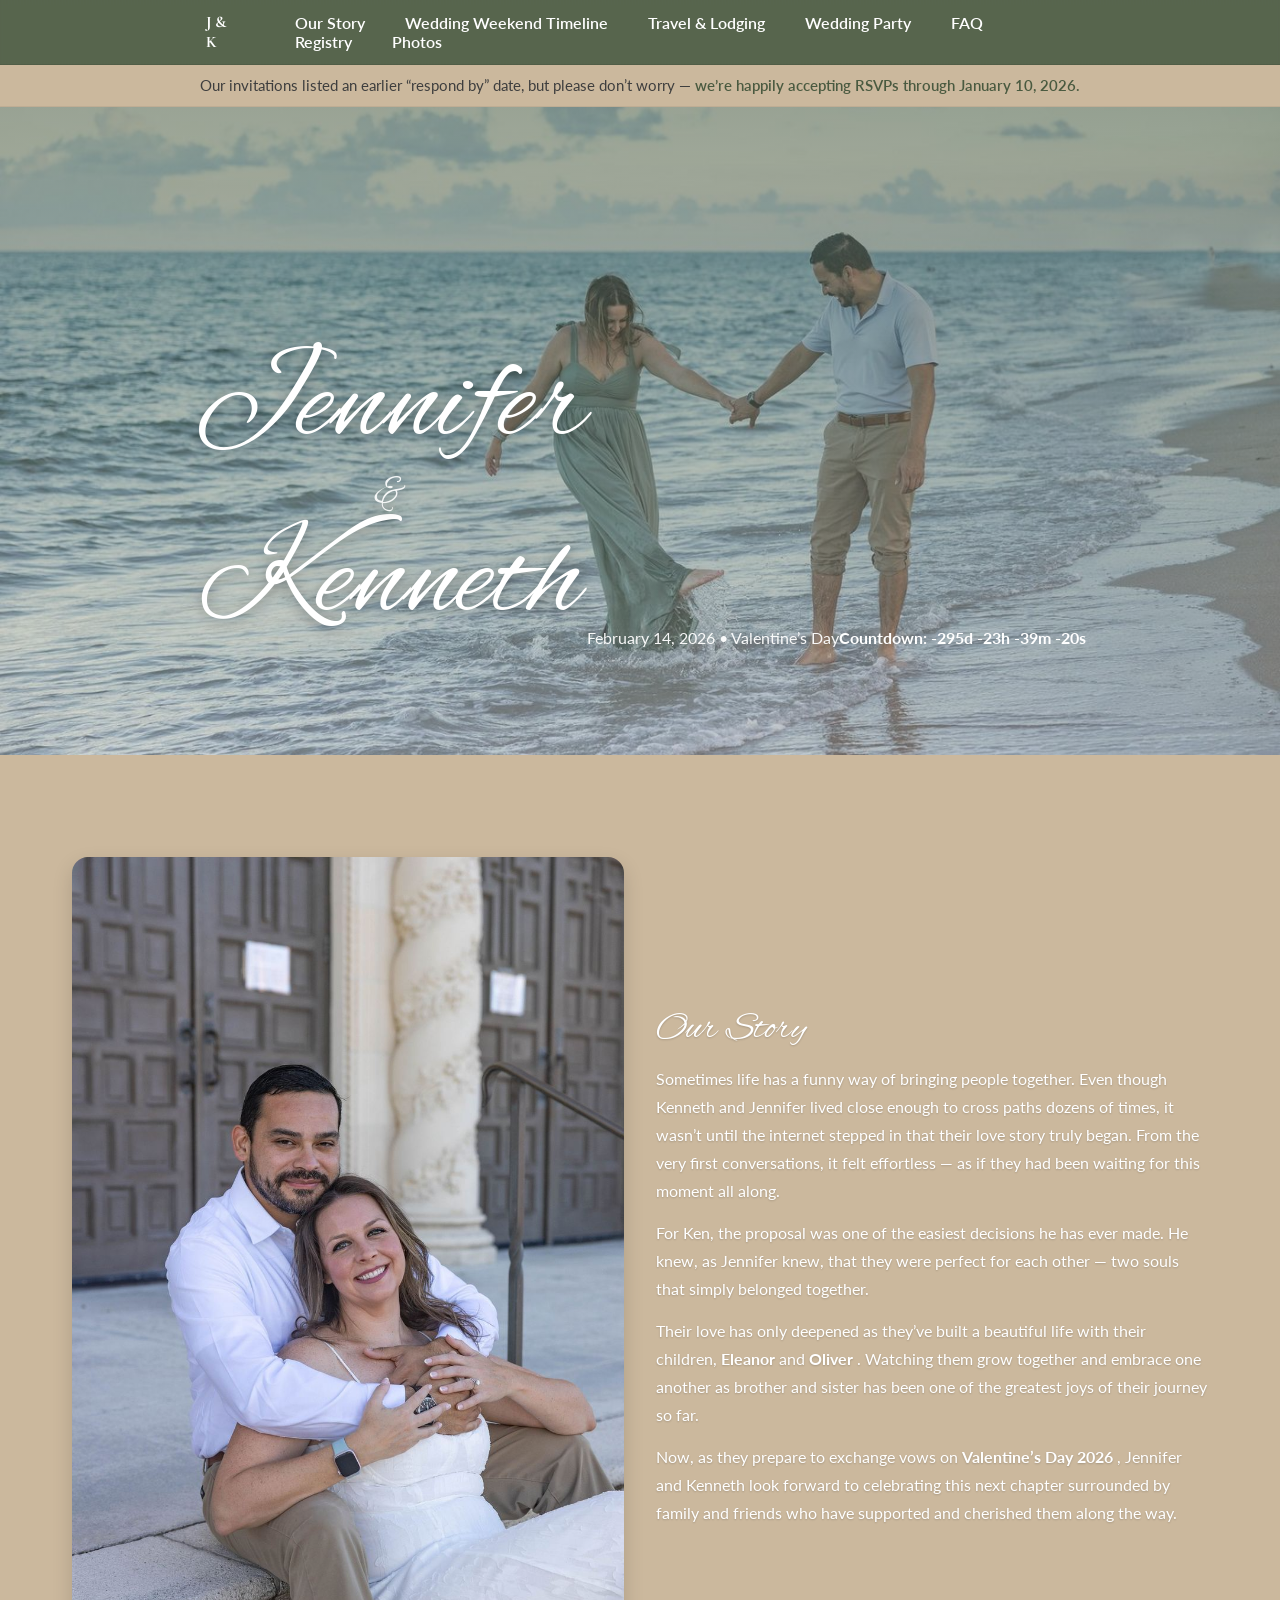
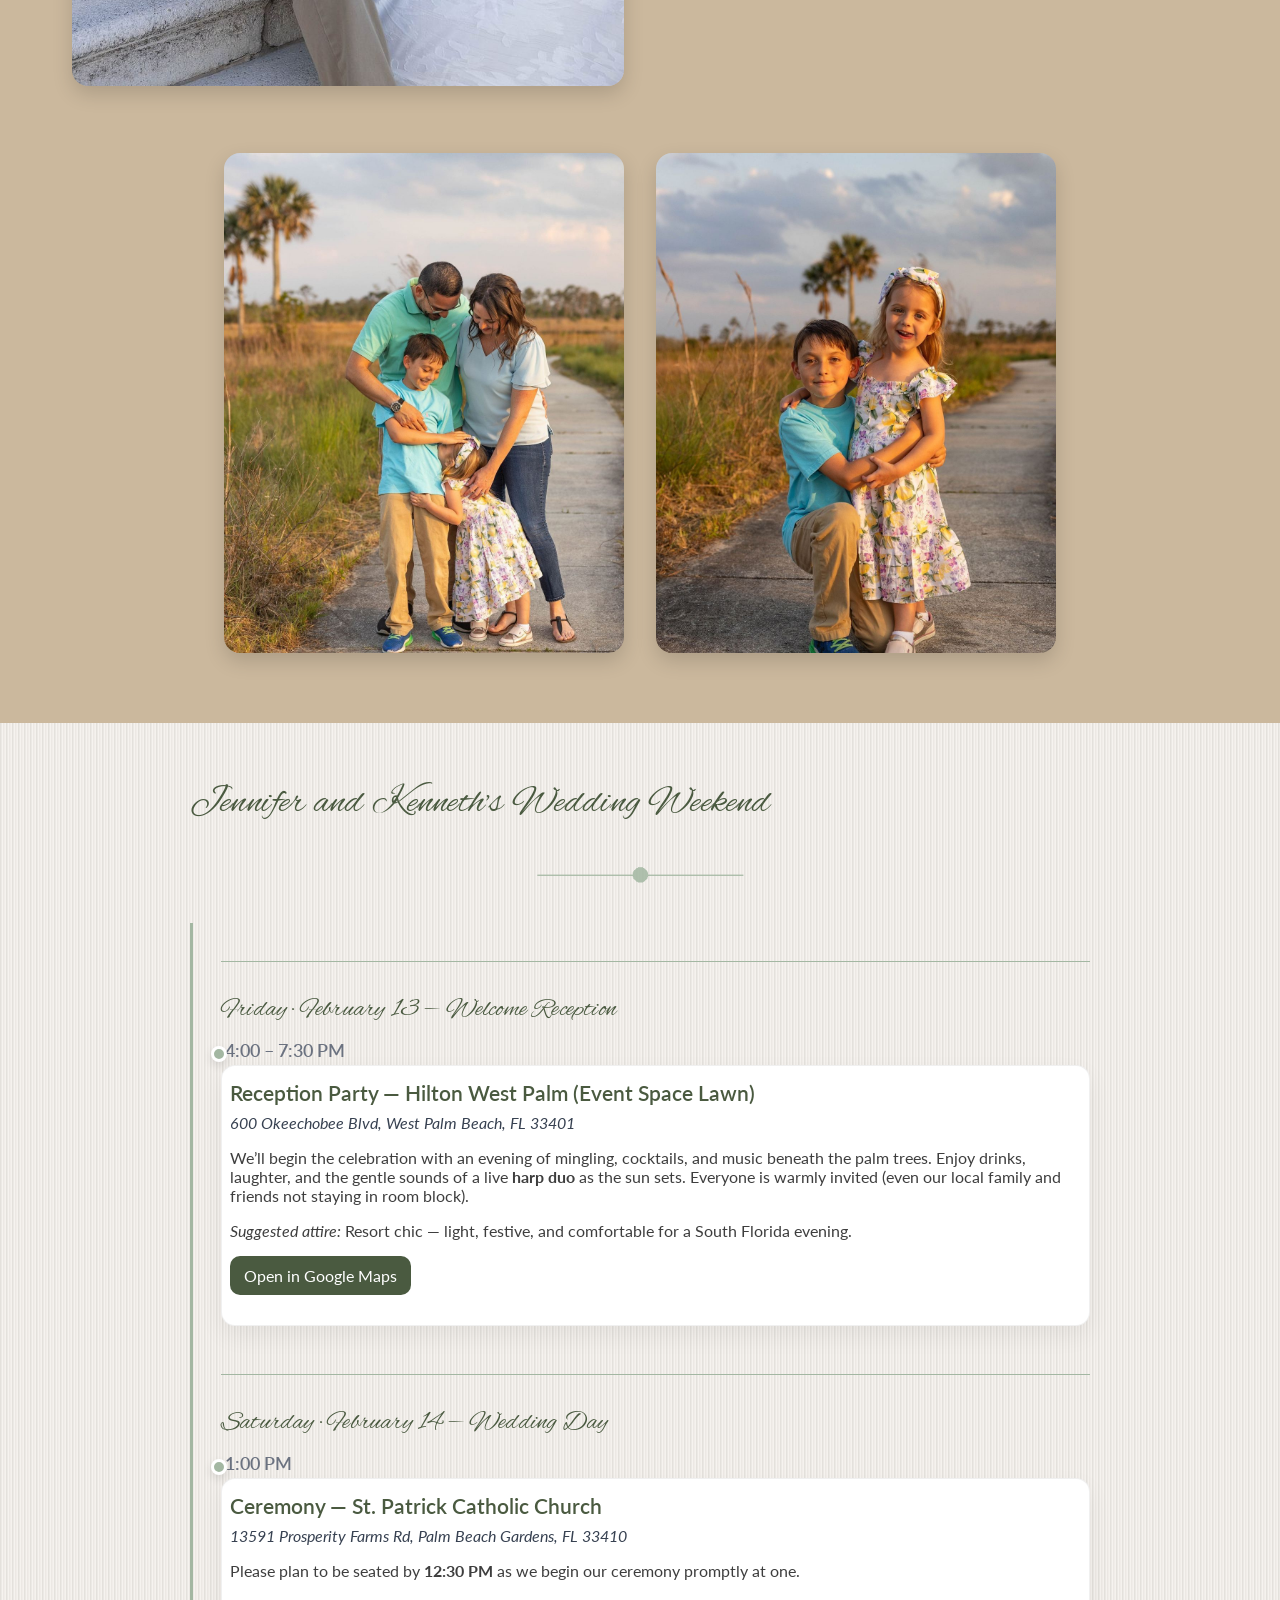
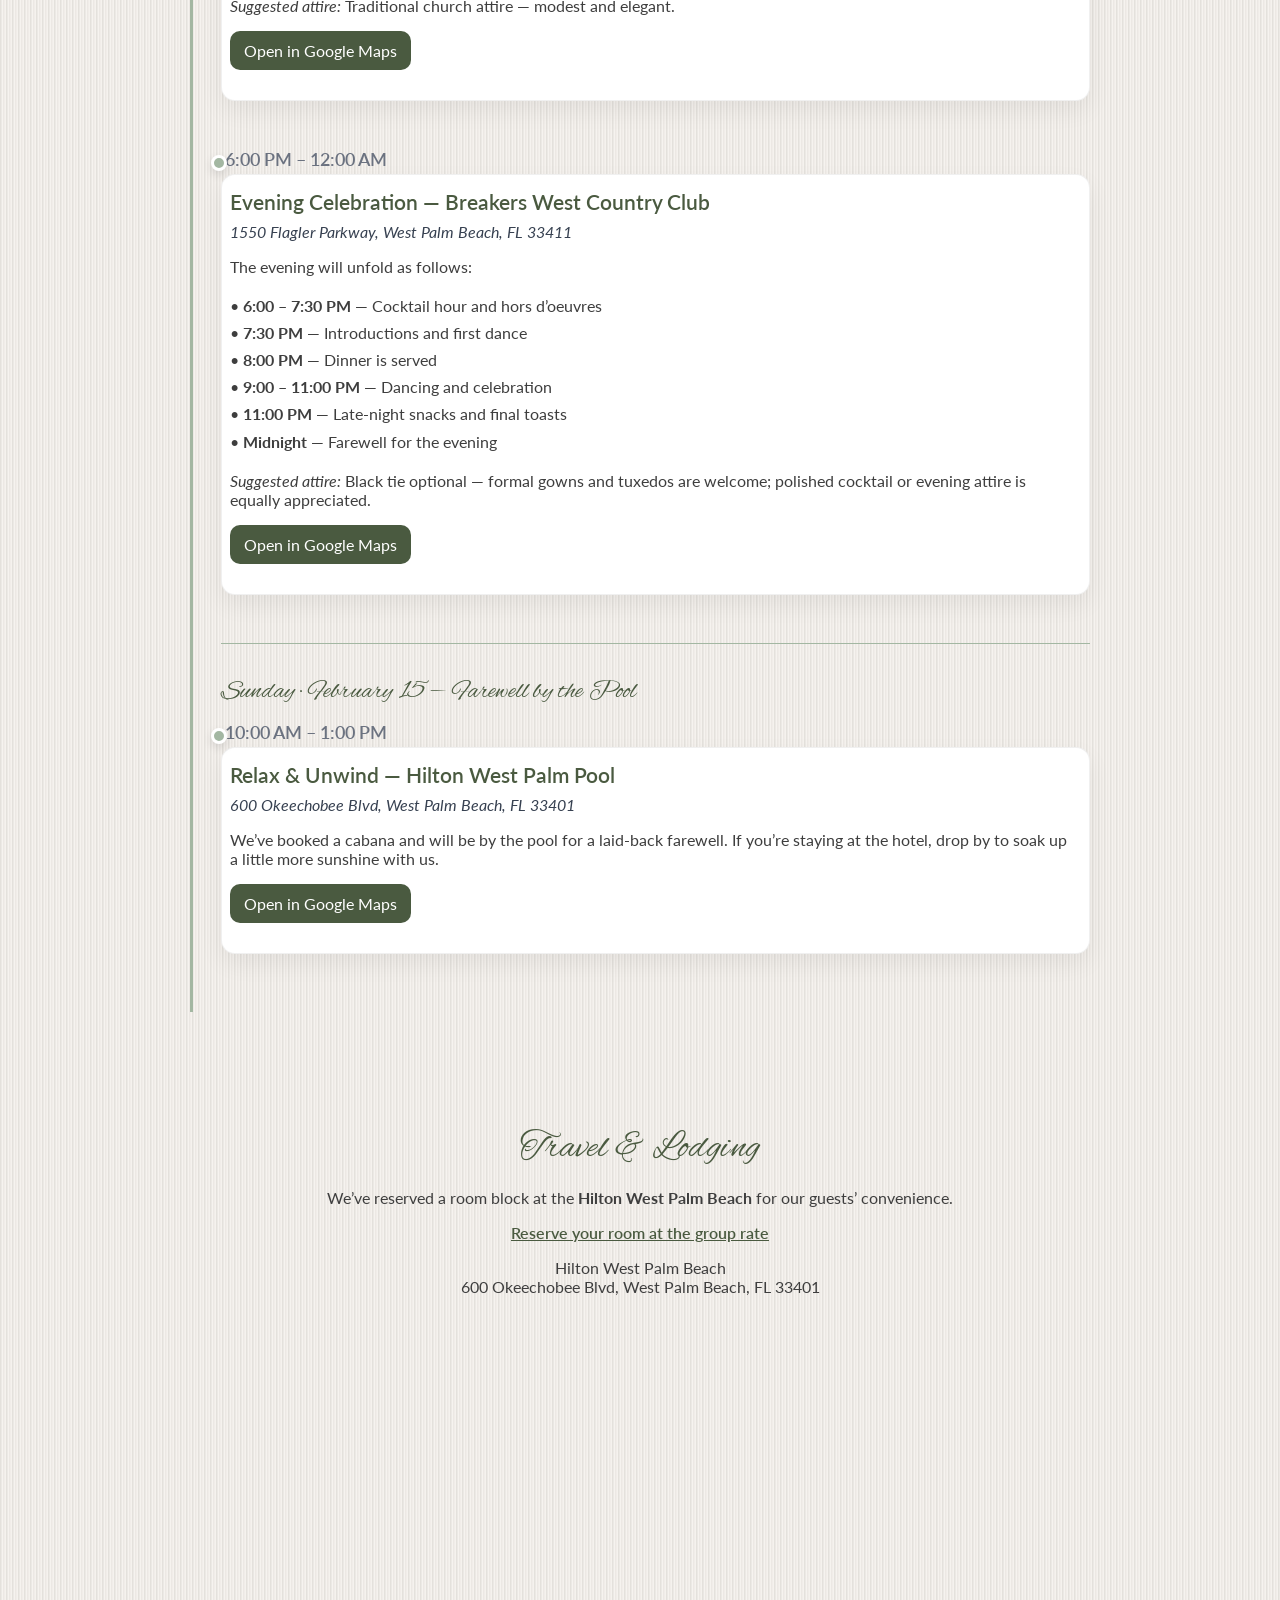
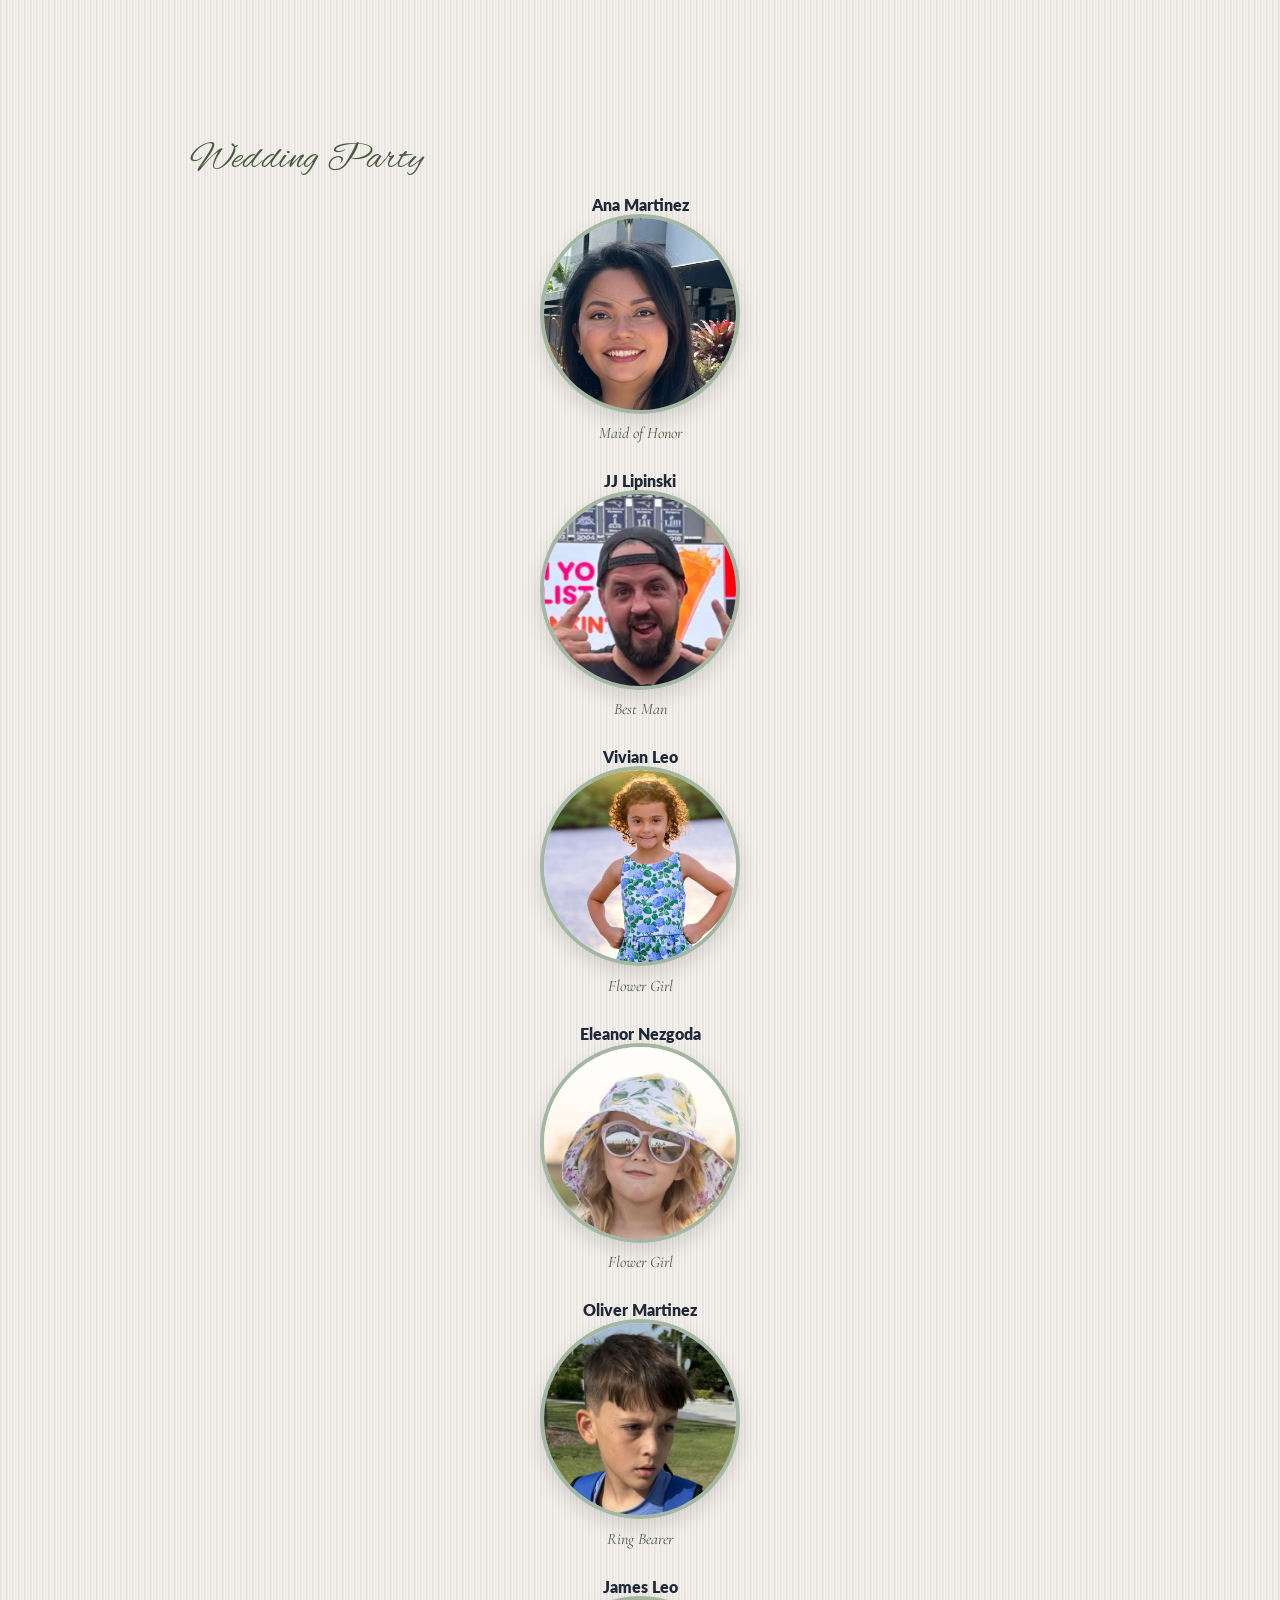
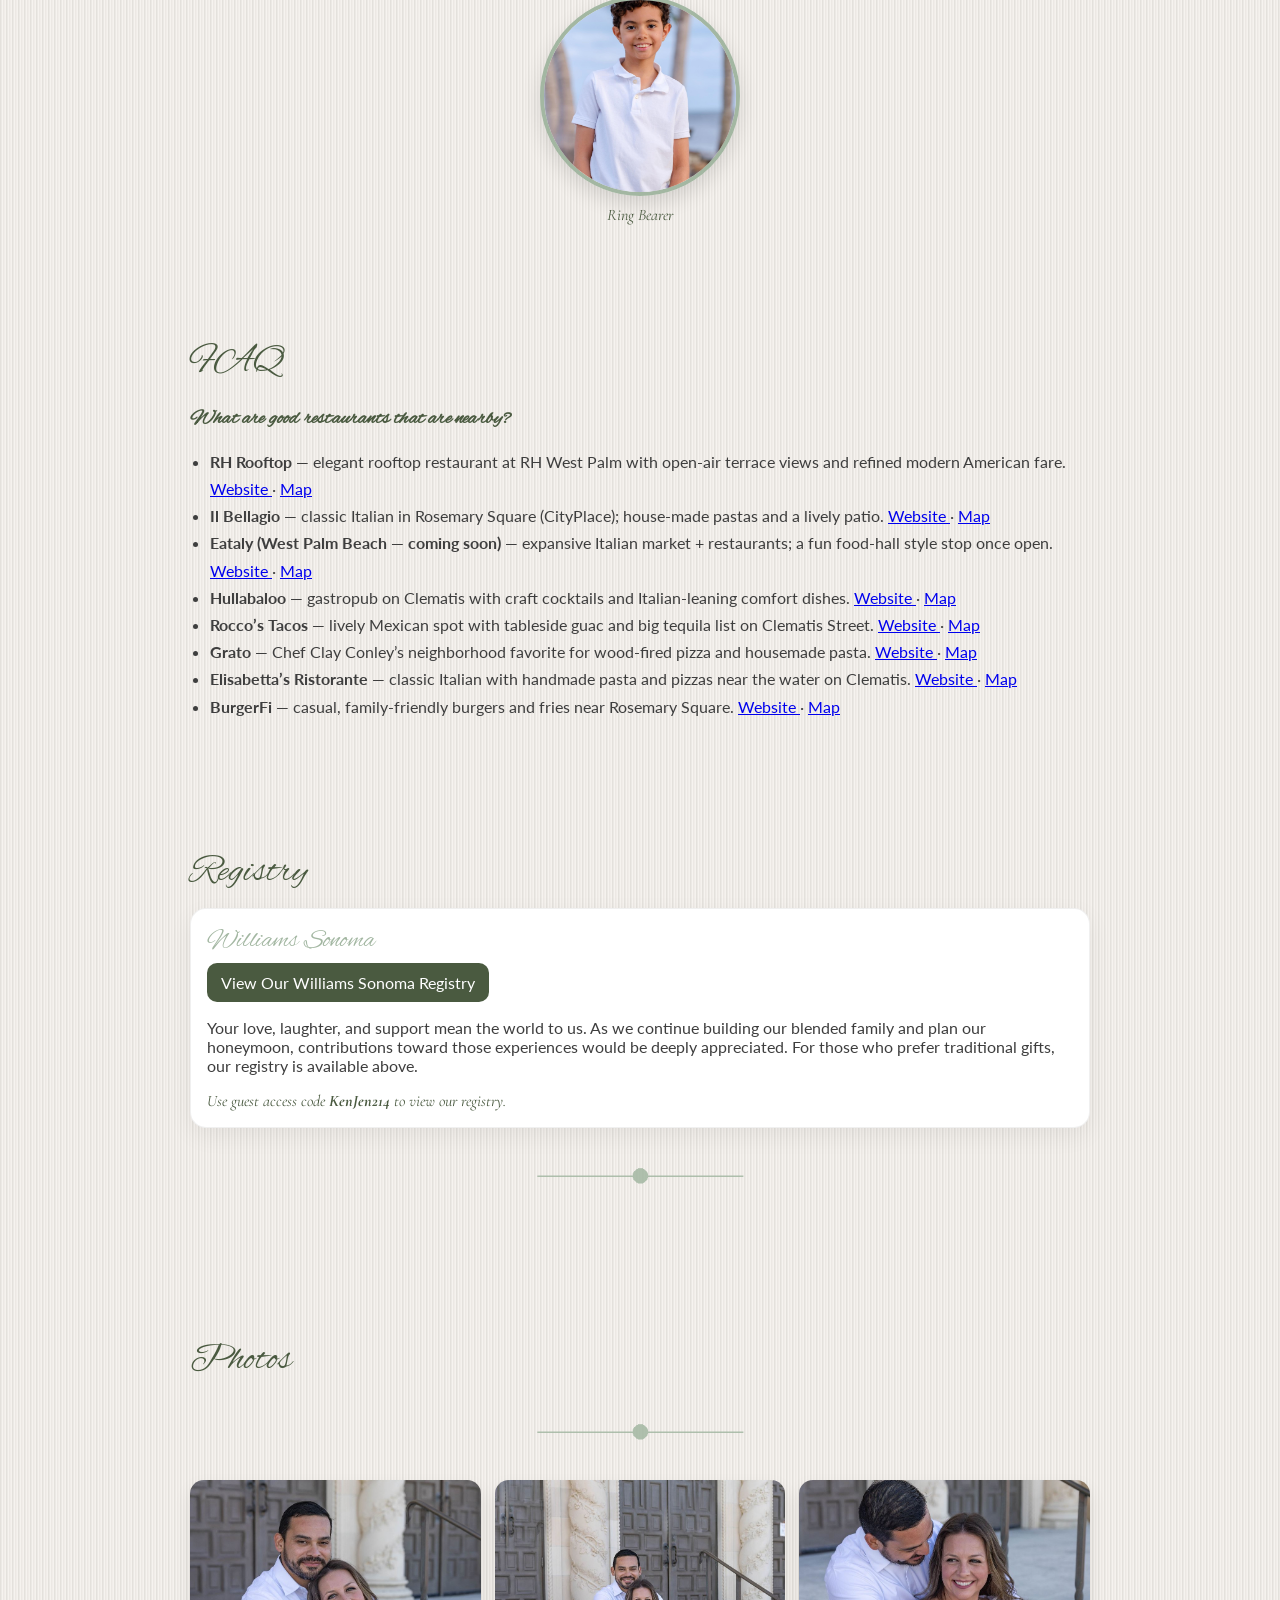
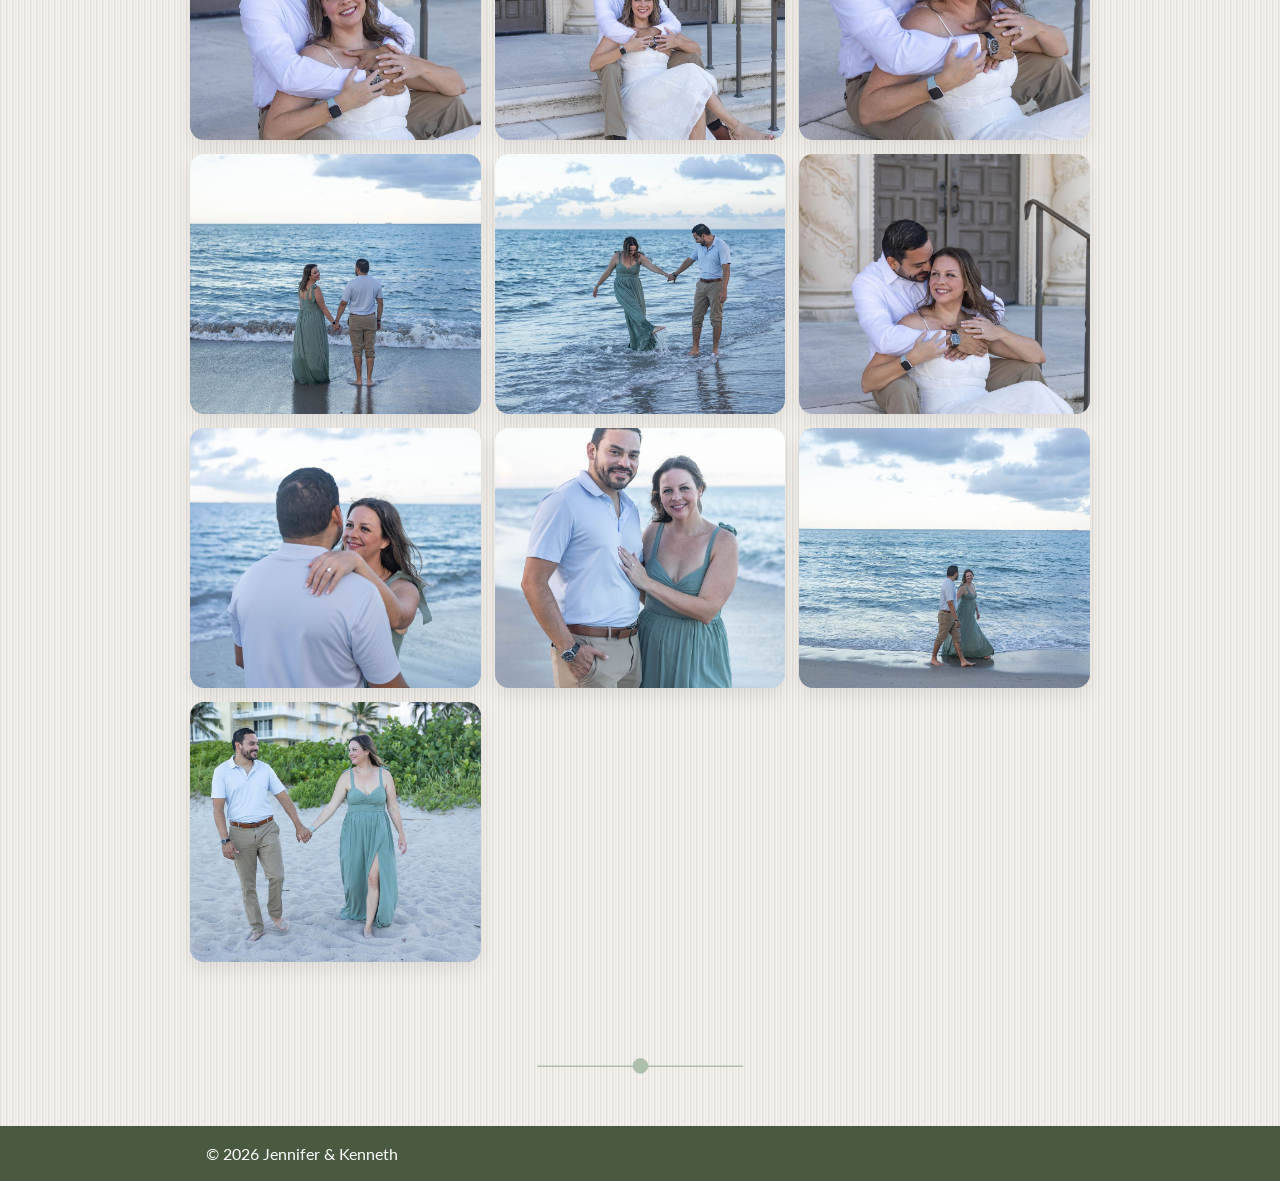
==== commit 31363553: "Update index.html" ====
--- a/index.html
+++ b/index.html
@@ -649,7 +649,7 @@
        <strong>
         harp duo
        </strong>
-       as the sun sets. Everyone is warmly invited.
+       as the sun sets. Everyone is warmly invited (even our local family and friends not staying in room block).
       </p>
       <p>
        <em>
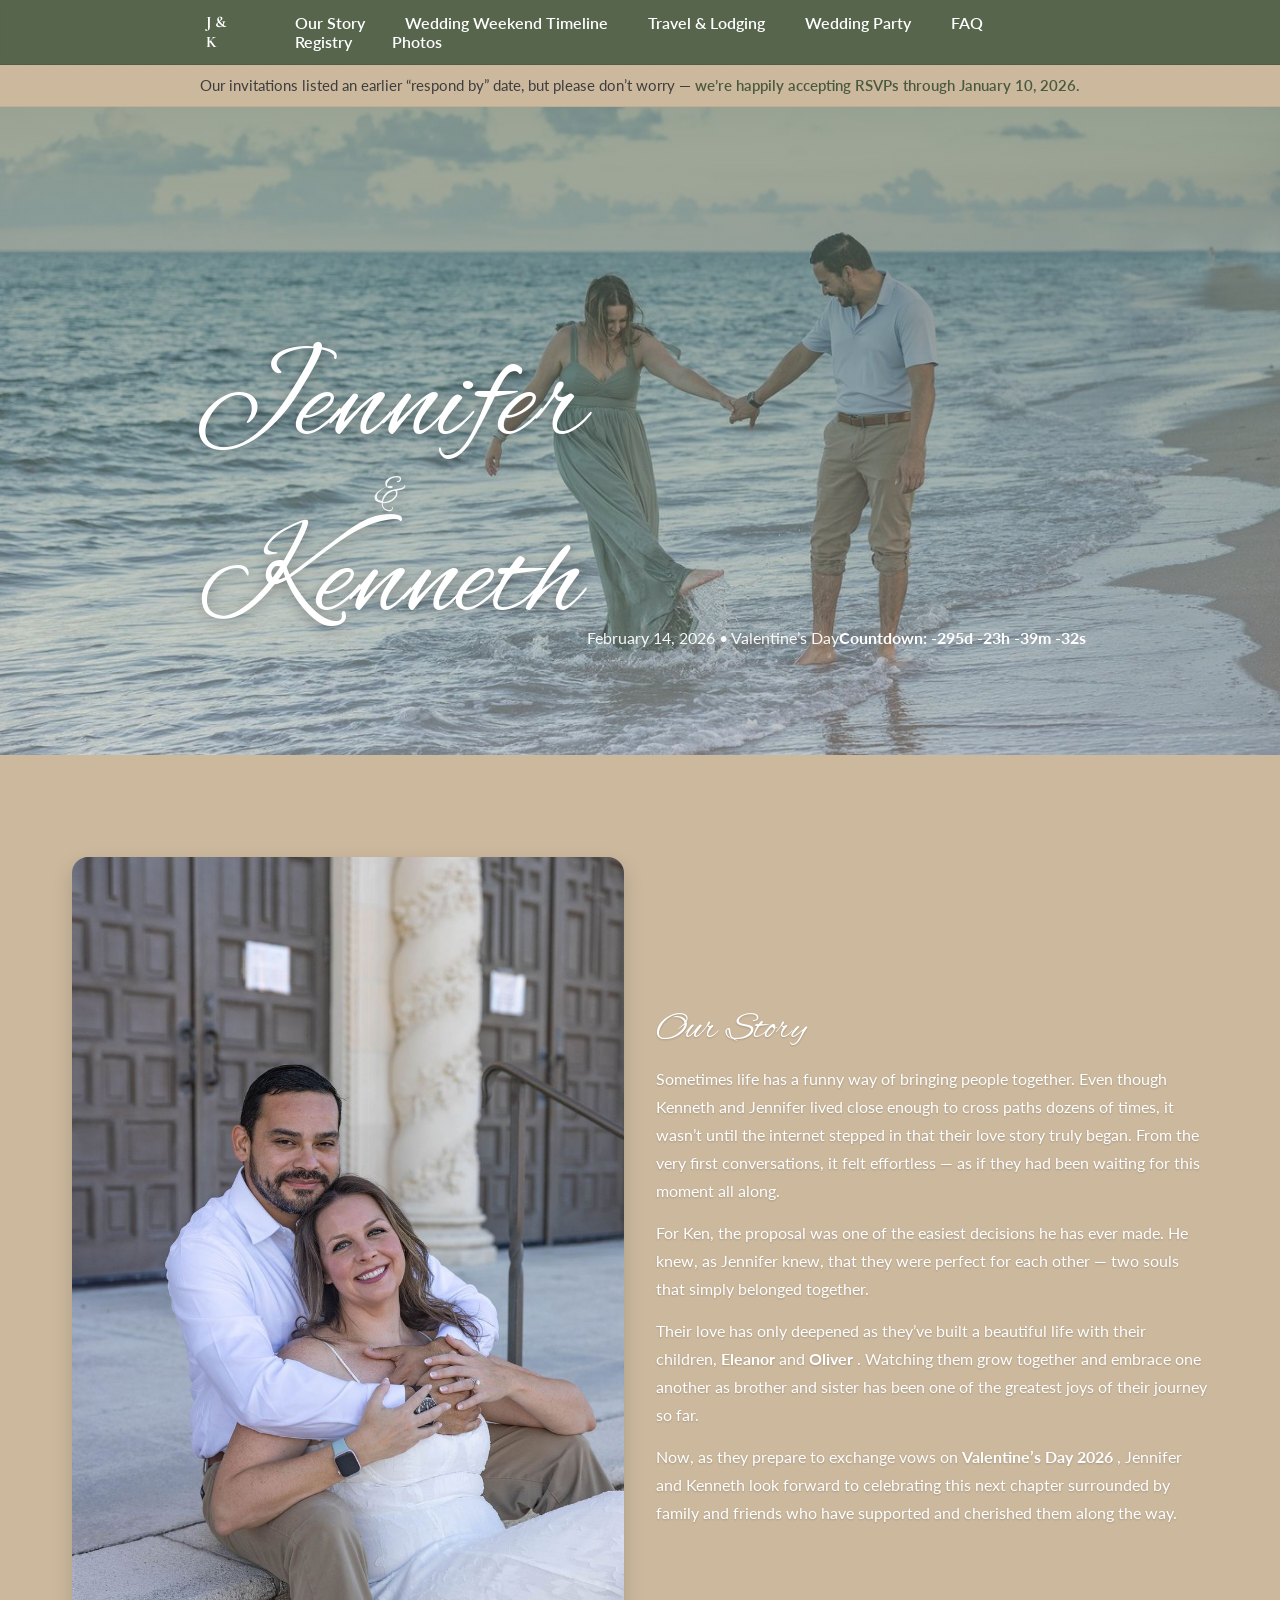
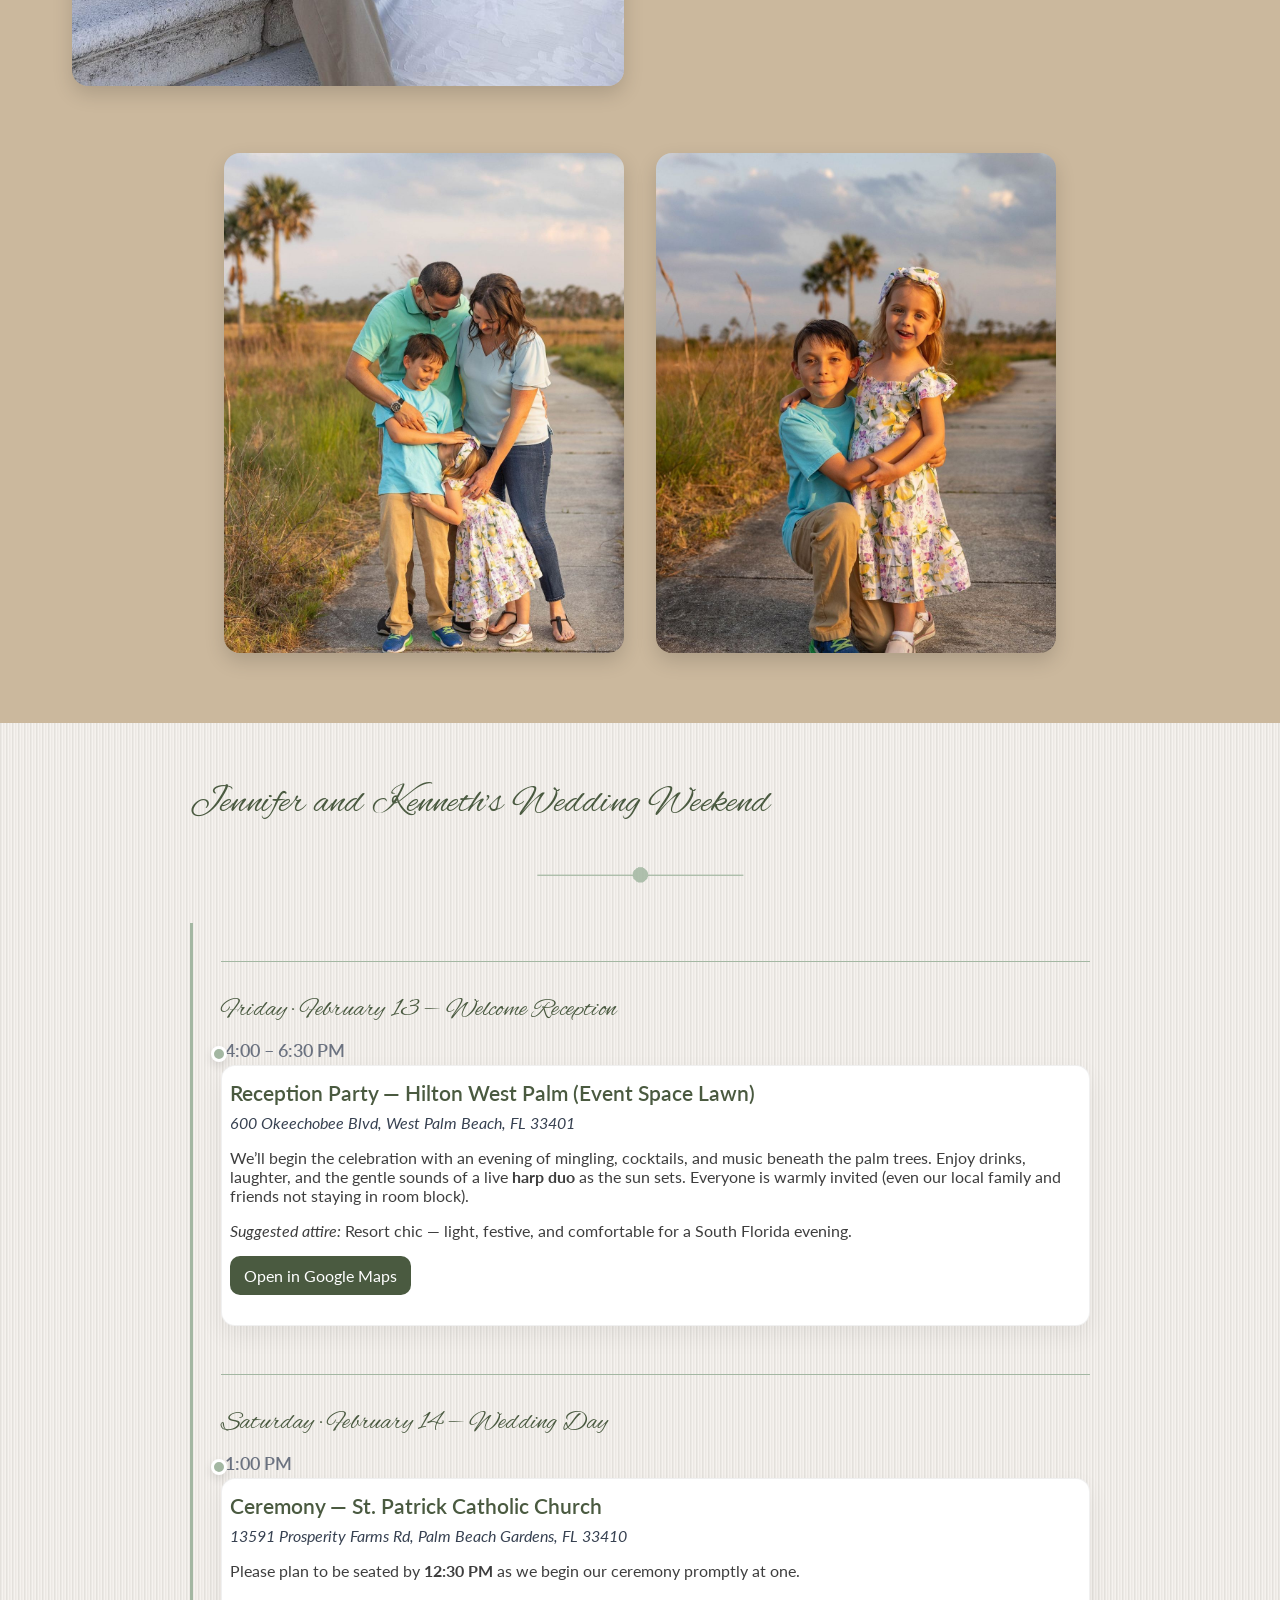
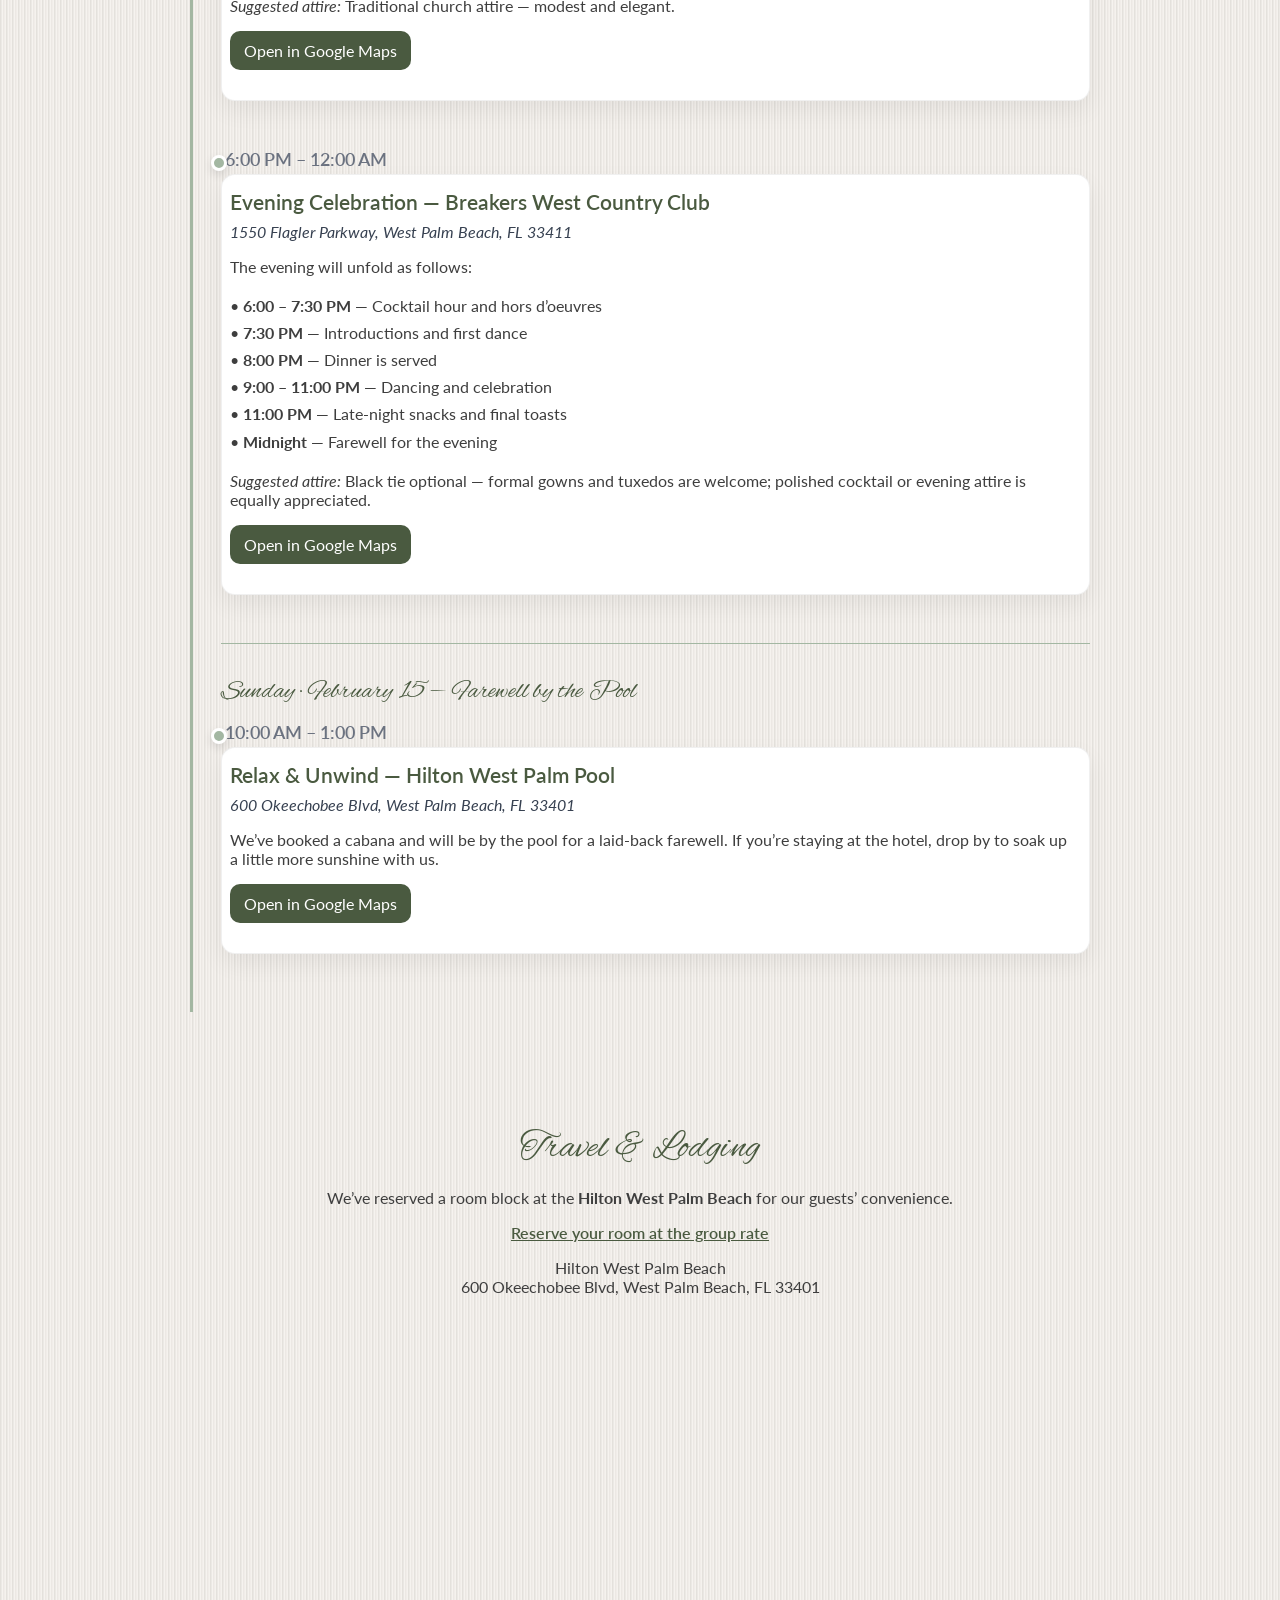
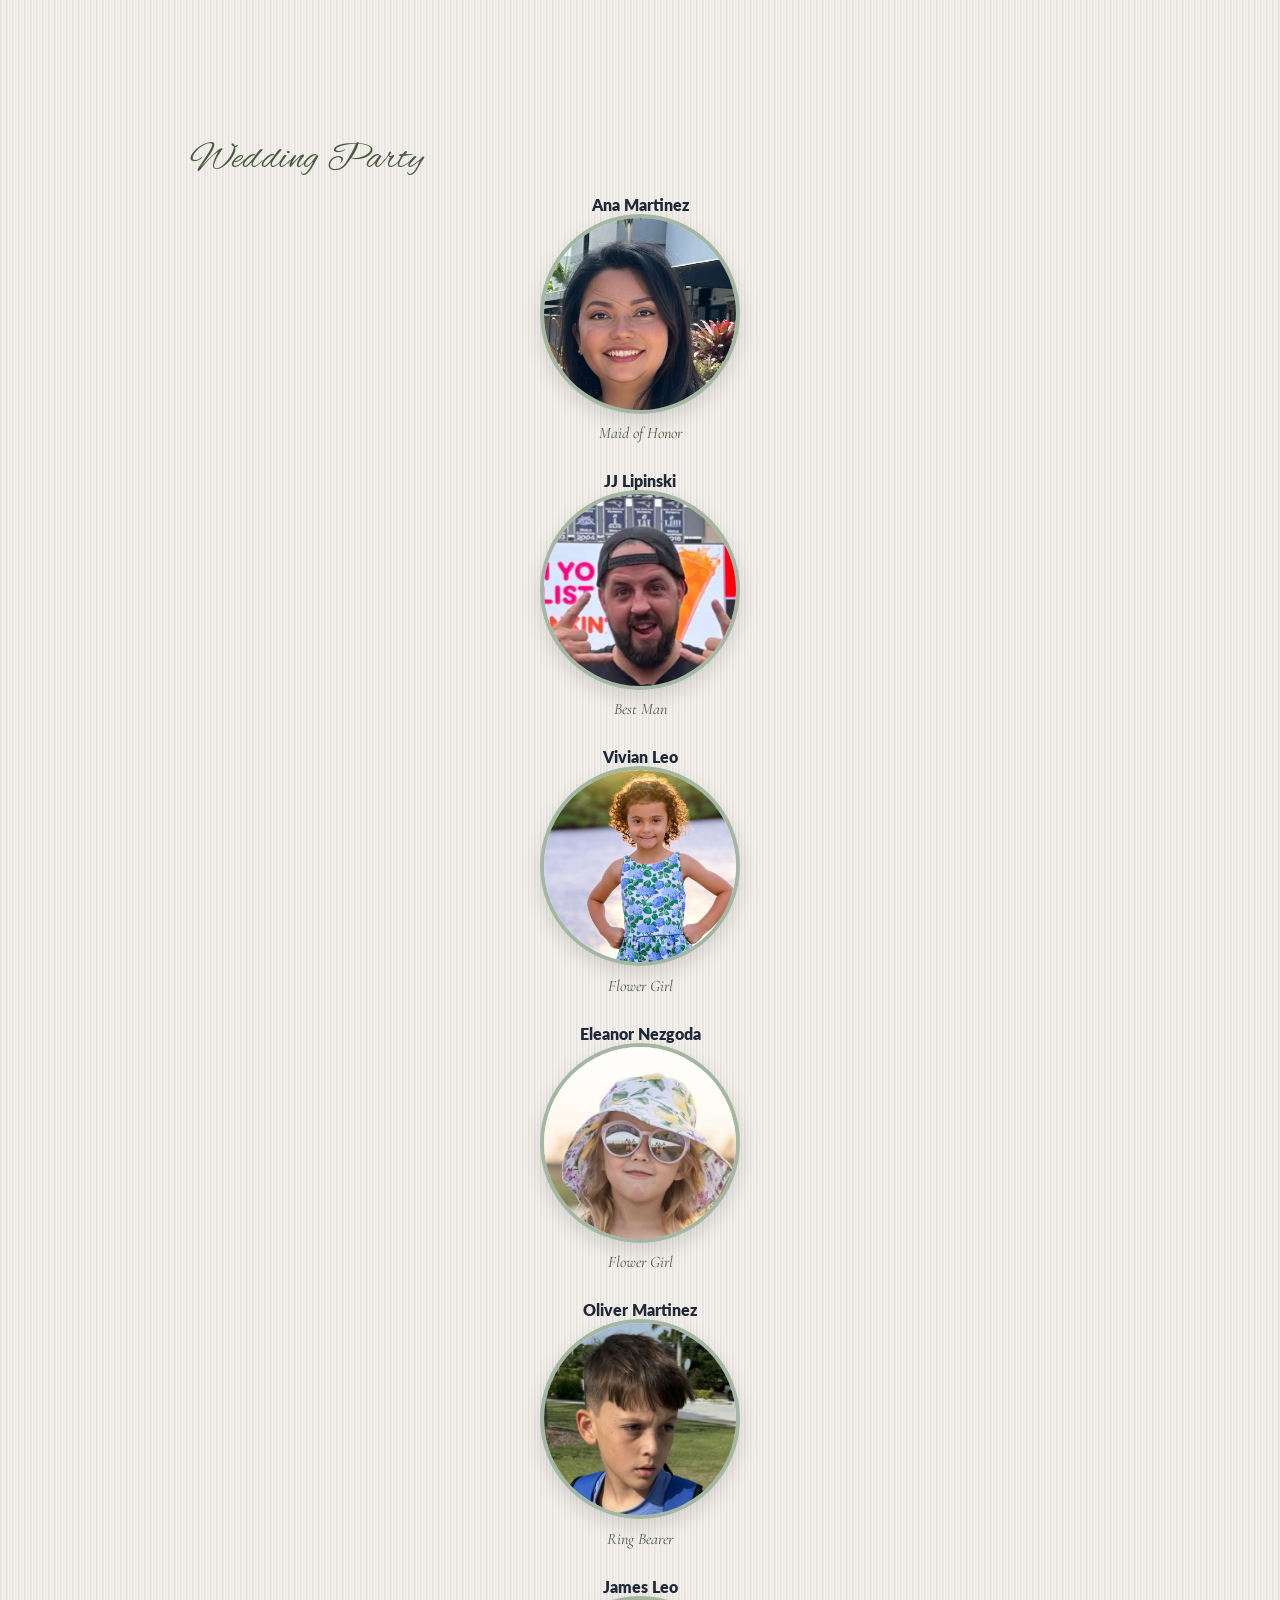
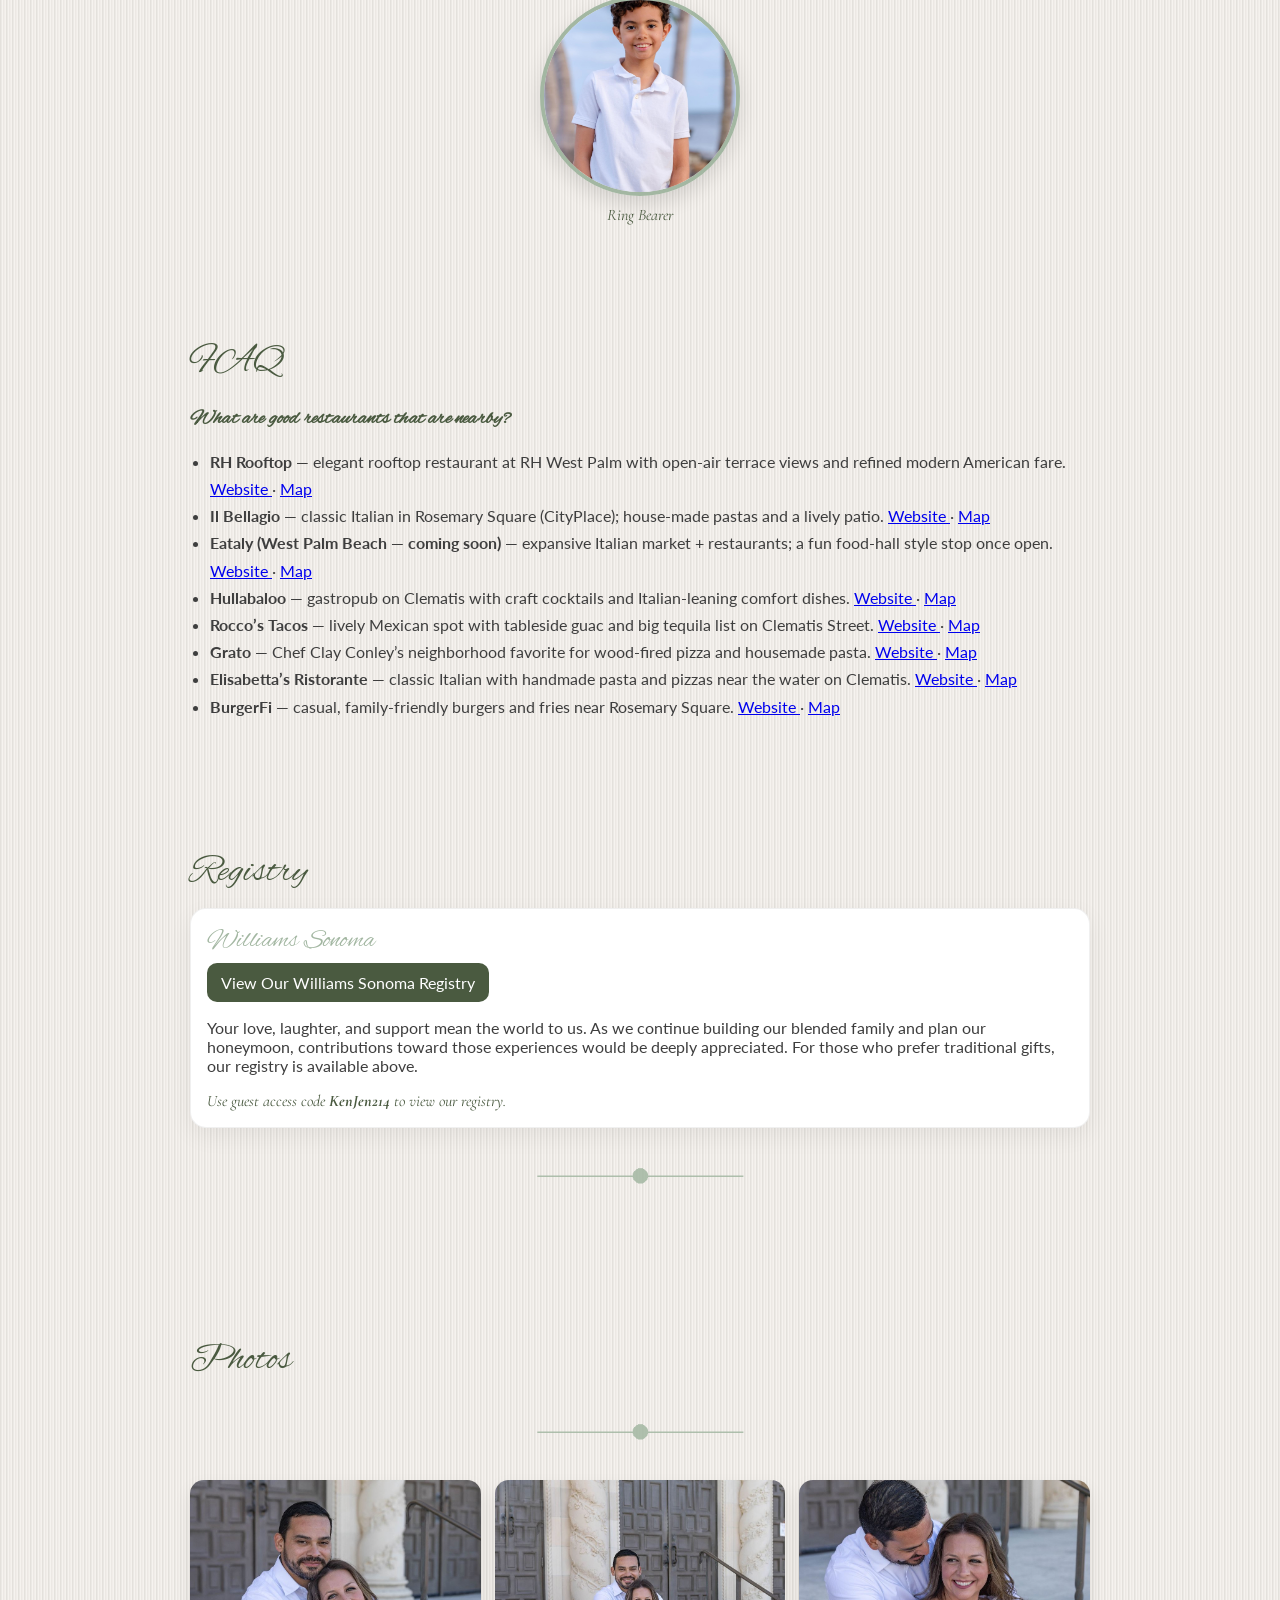
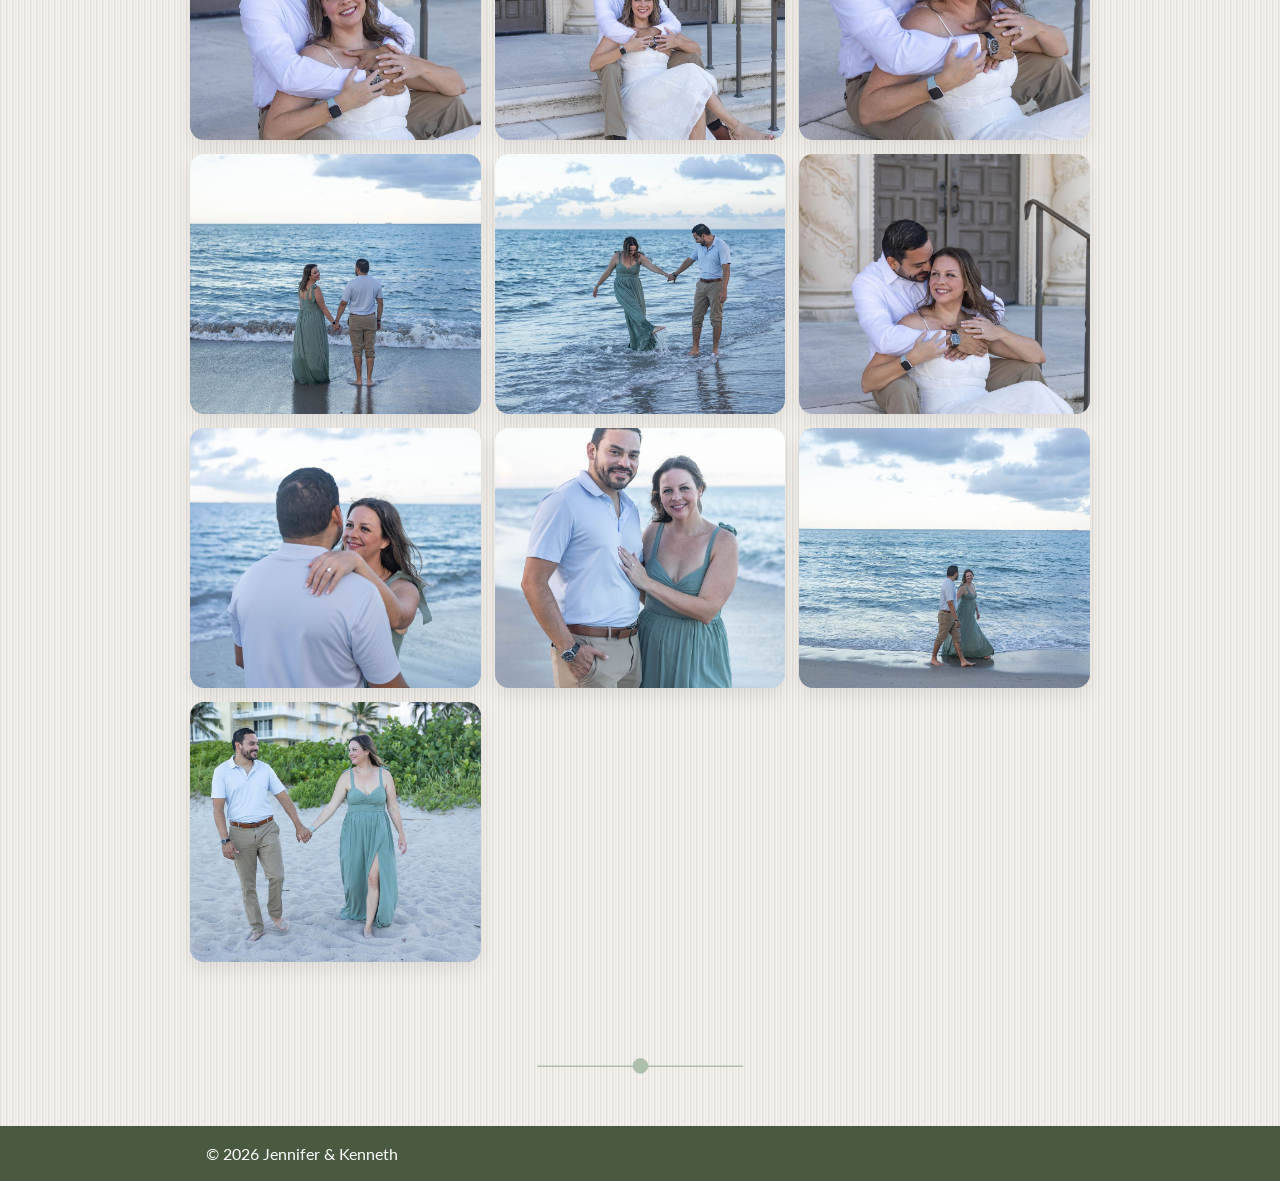
==== commit 99634298: "Update index.html" ====
--- a/index.html
+++ b/index.html
@@ -635,7 +635,7 @@
      <div aria-hidden="true" class="dot">
      </div>
      <div class="time" style="font-weight:600;font-size:1.1rem;margin-bottom:0.25rem;">
-      4:00 – 7:30 PM
+      4:00 – 6:30 PM
      </div>
      <div class="card" style="padding-left:0.5rem;">
       <h4 style="font-size:1.3rem;font-weight:600;margin:0 0 .5rem;color:var(--pine);">
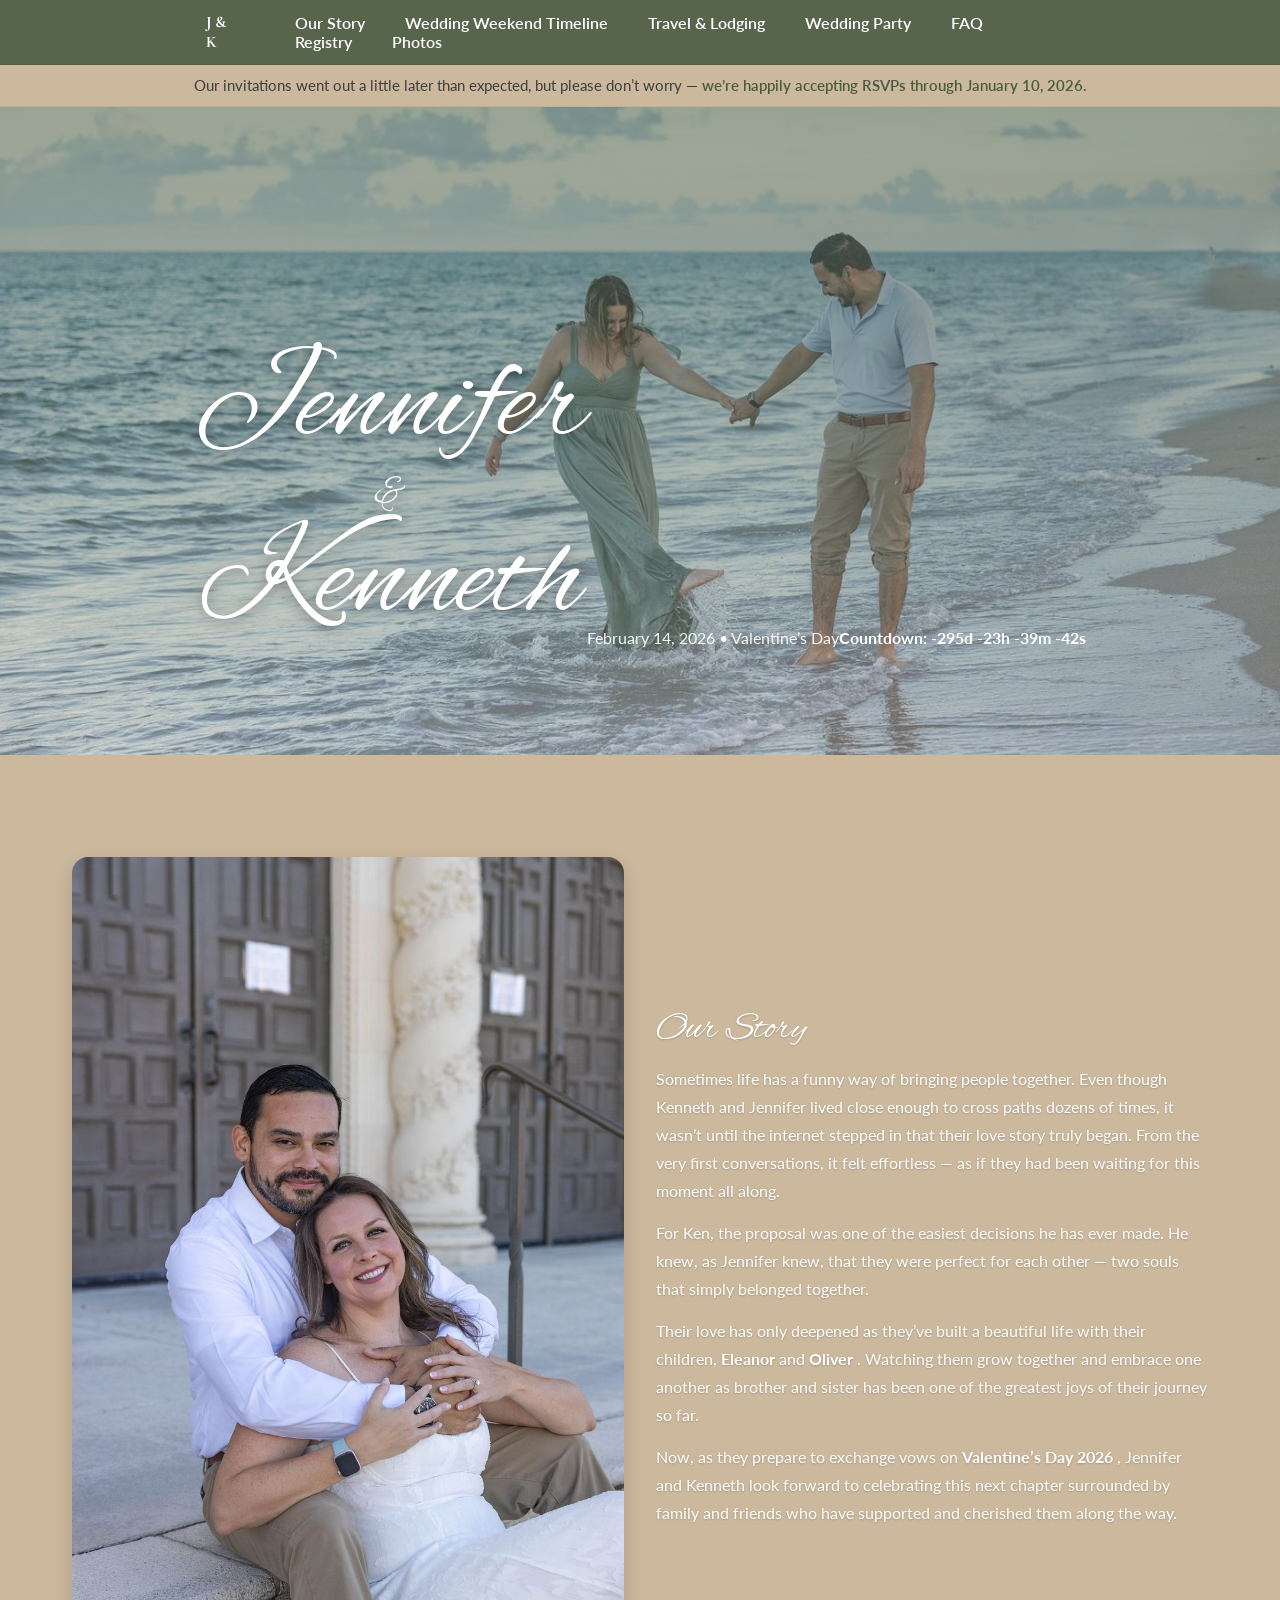
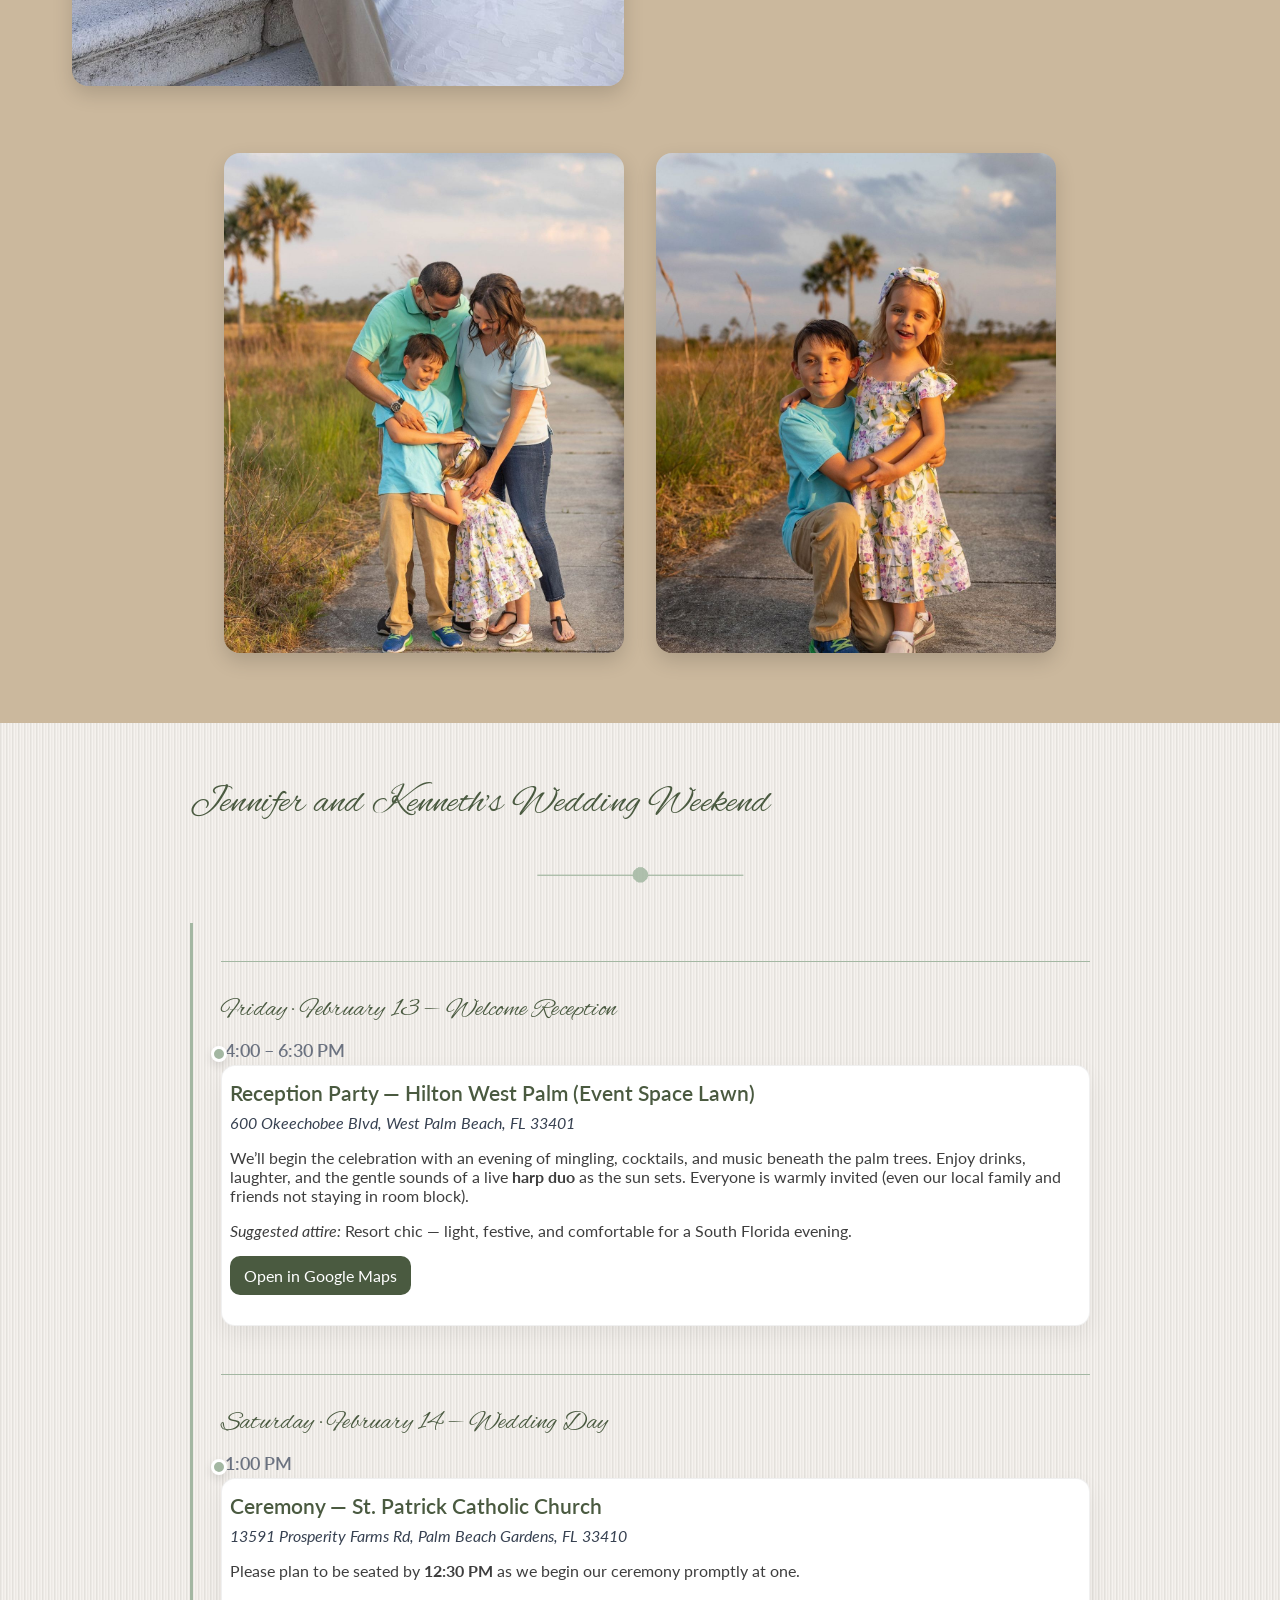
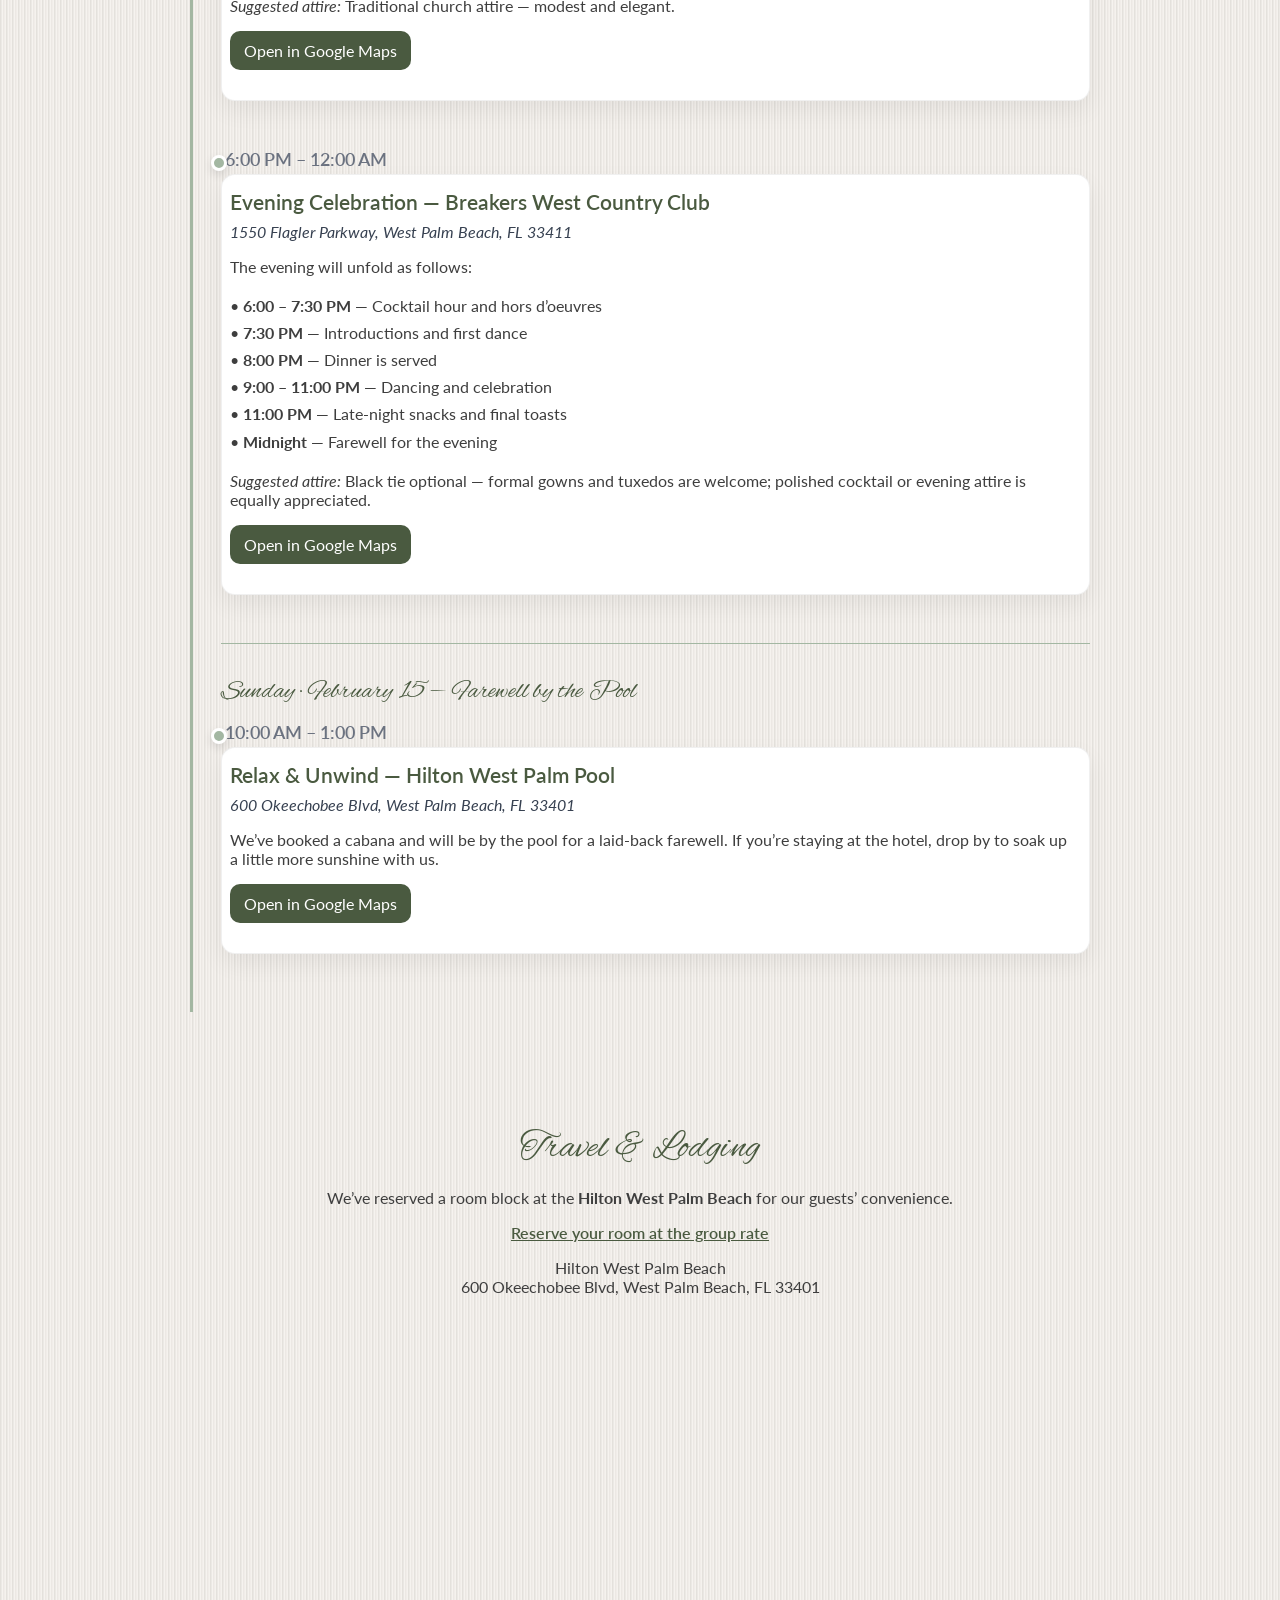
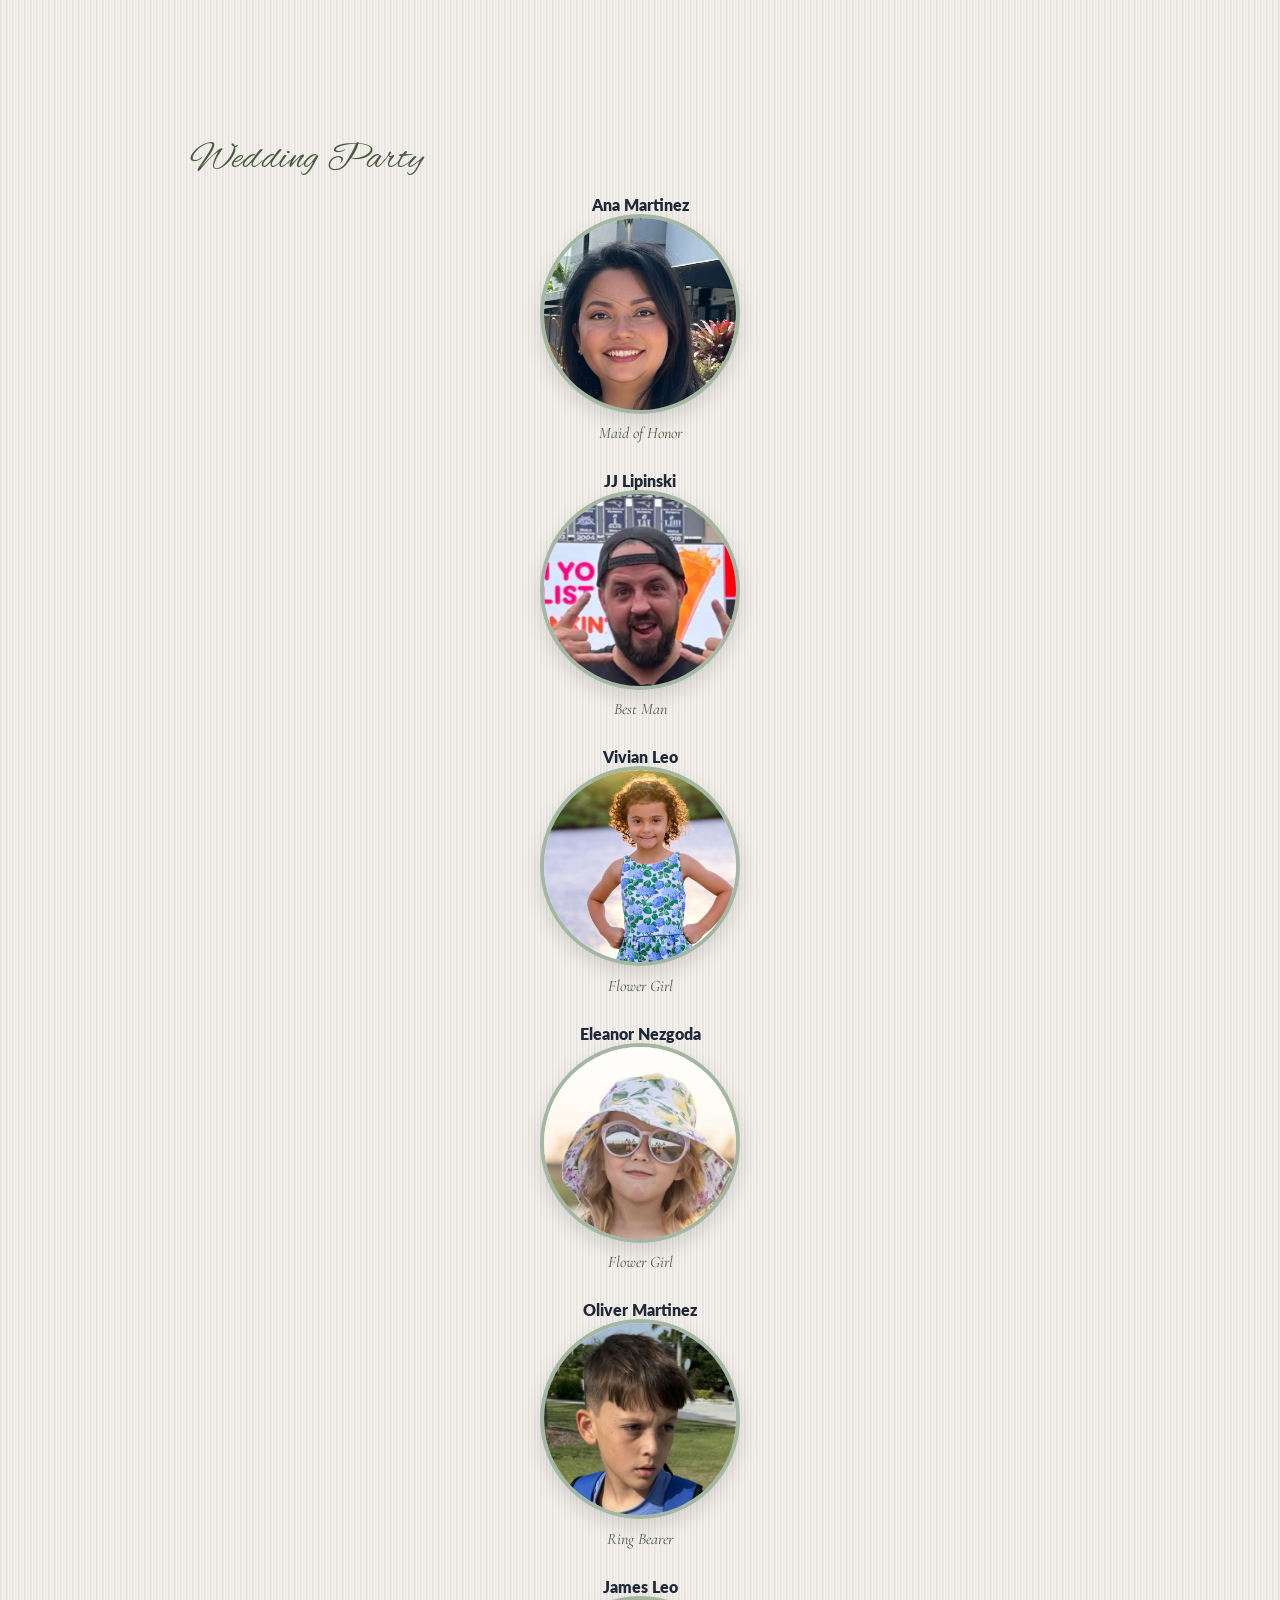
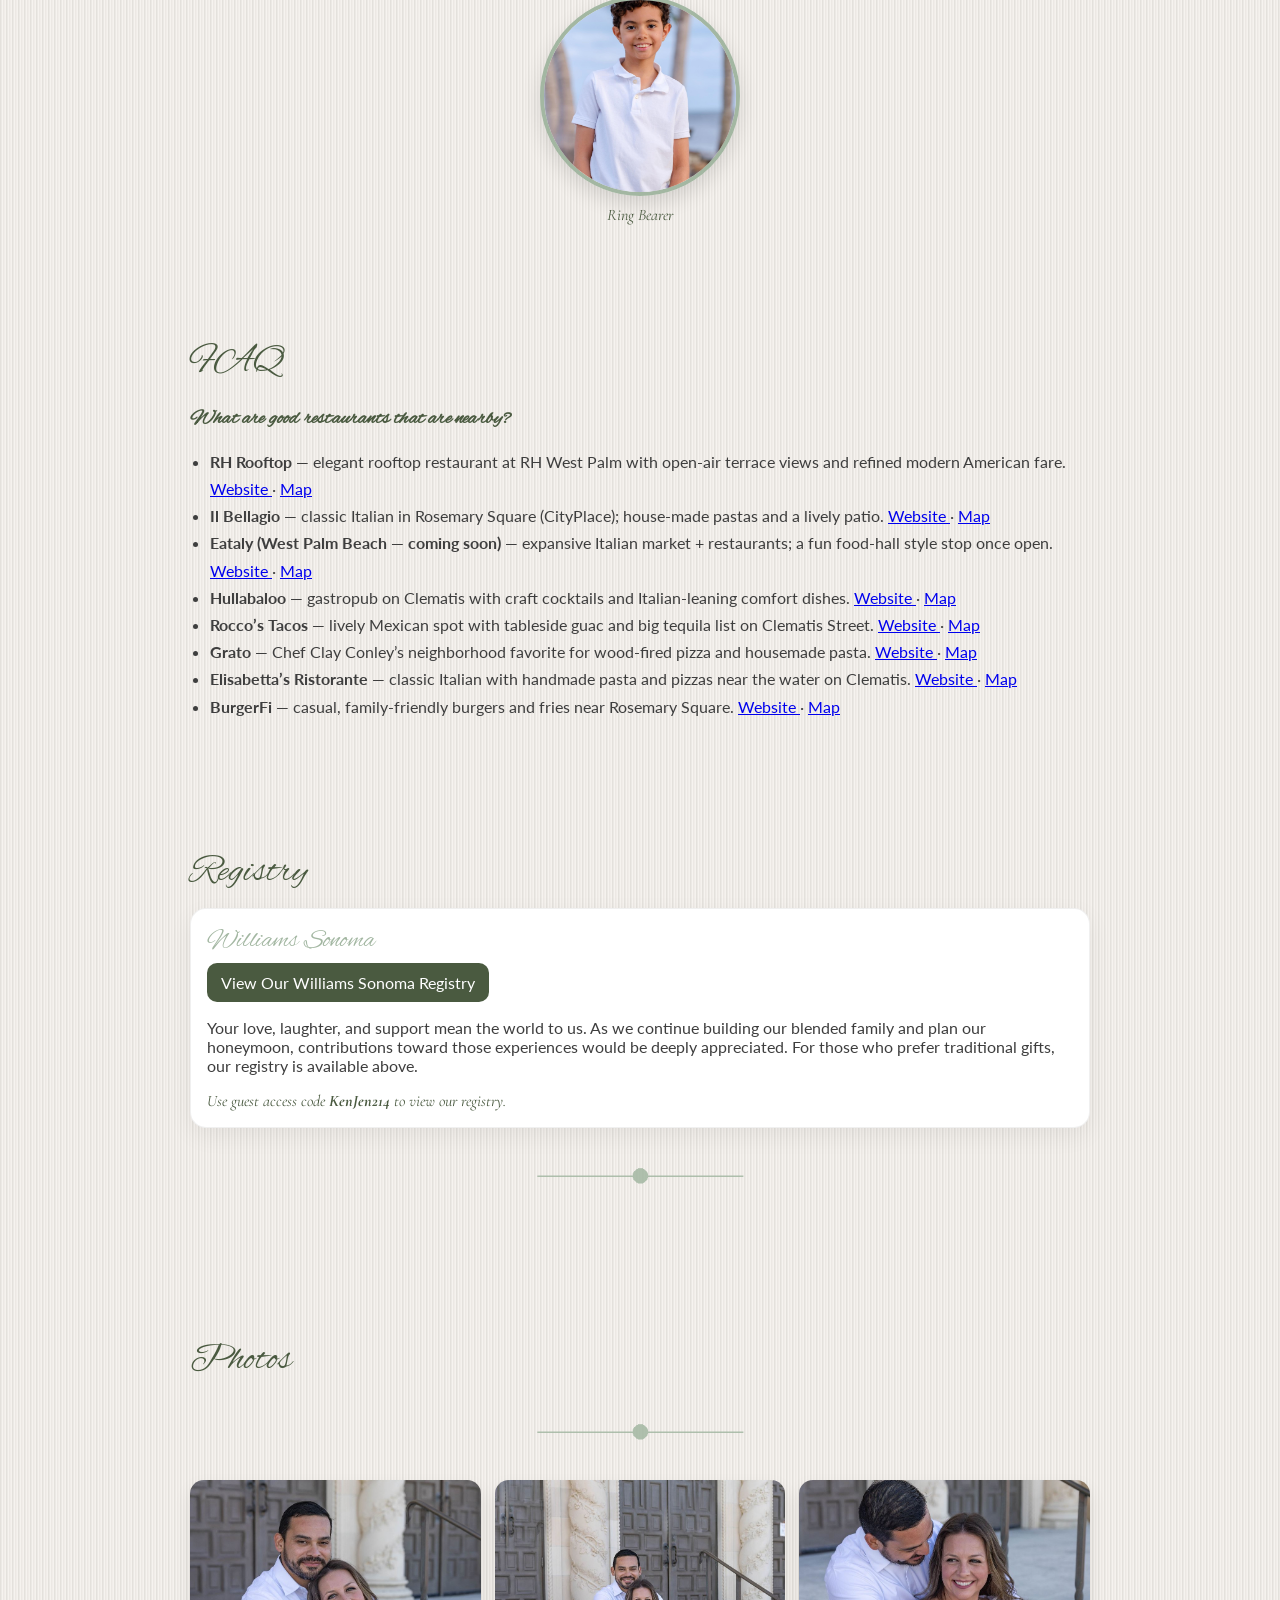
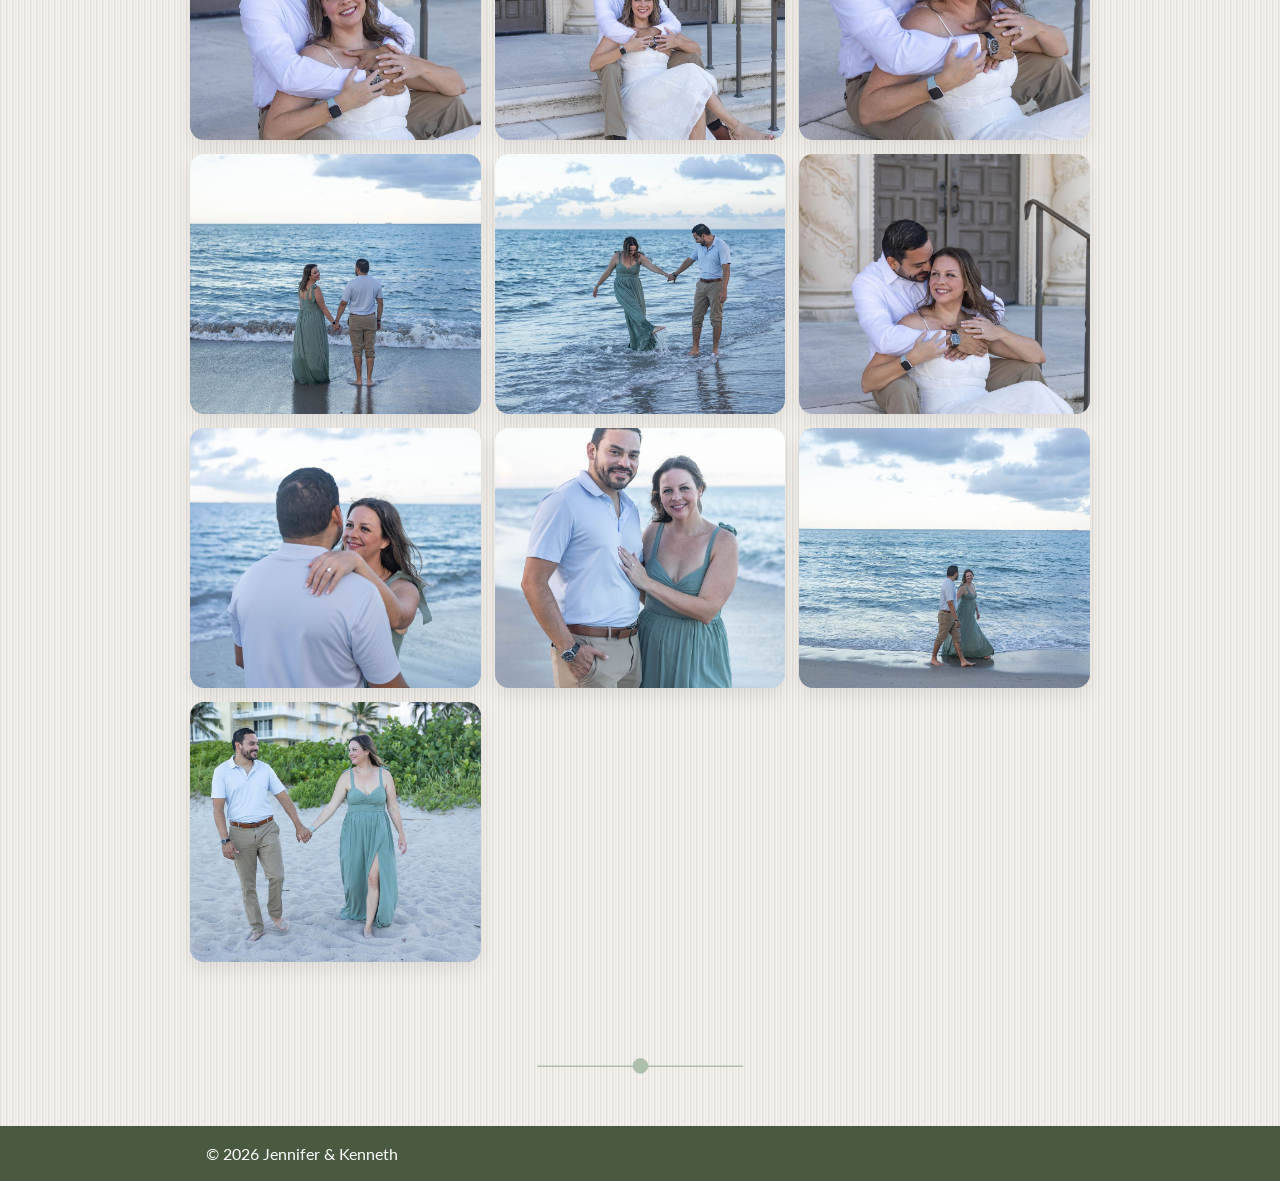
==== commit 27c2bbba: "Update index.html" ====
--- a/index.html
+++ b/index.html
@@ -556,7 +556,7 @@
    </div>
   </header>
   <div class="rsvp-banner">
-   Our invitations listed an earlier “respond by” date, but please don’t worry —
+   Our invitations went out a little later than expected, but please don’t worry —
    <strong>we’re happily accepting RSVPs through January 10, 2026.</strong>
   </div>
   <section aria-label="Hero" class="hero" id="home">
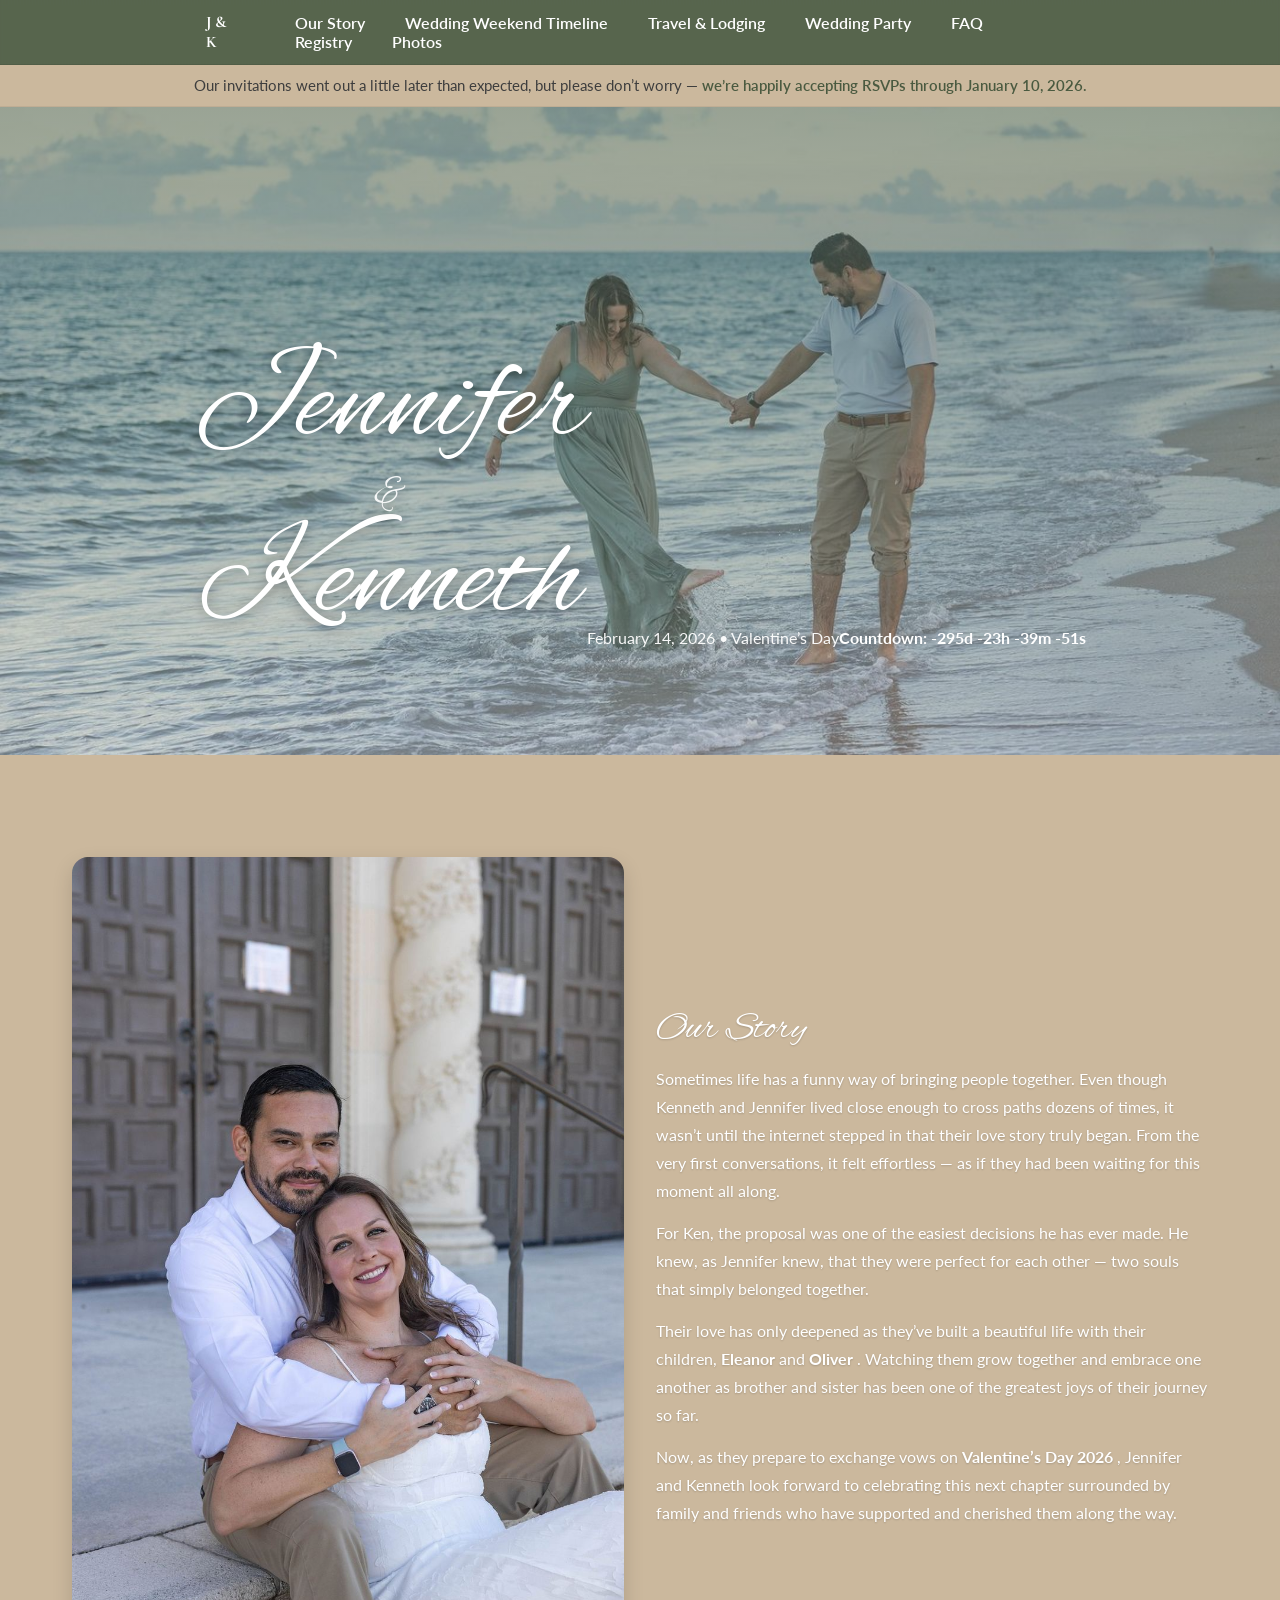
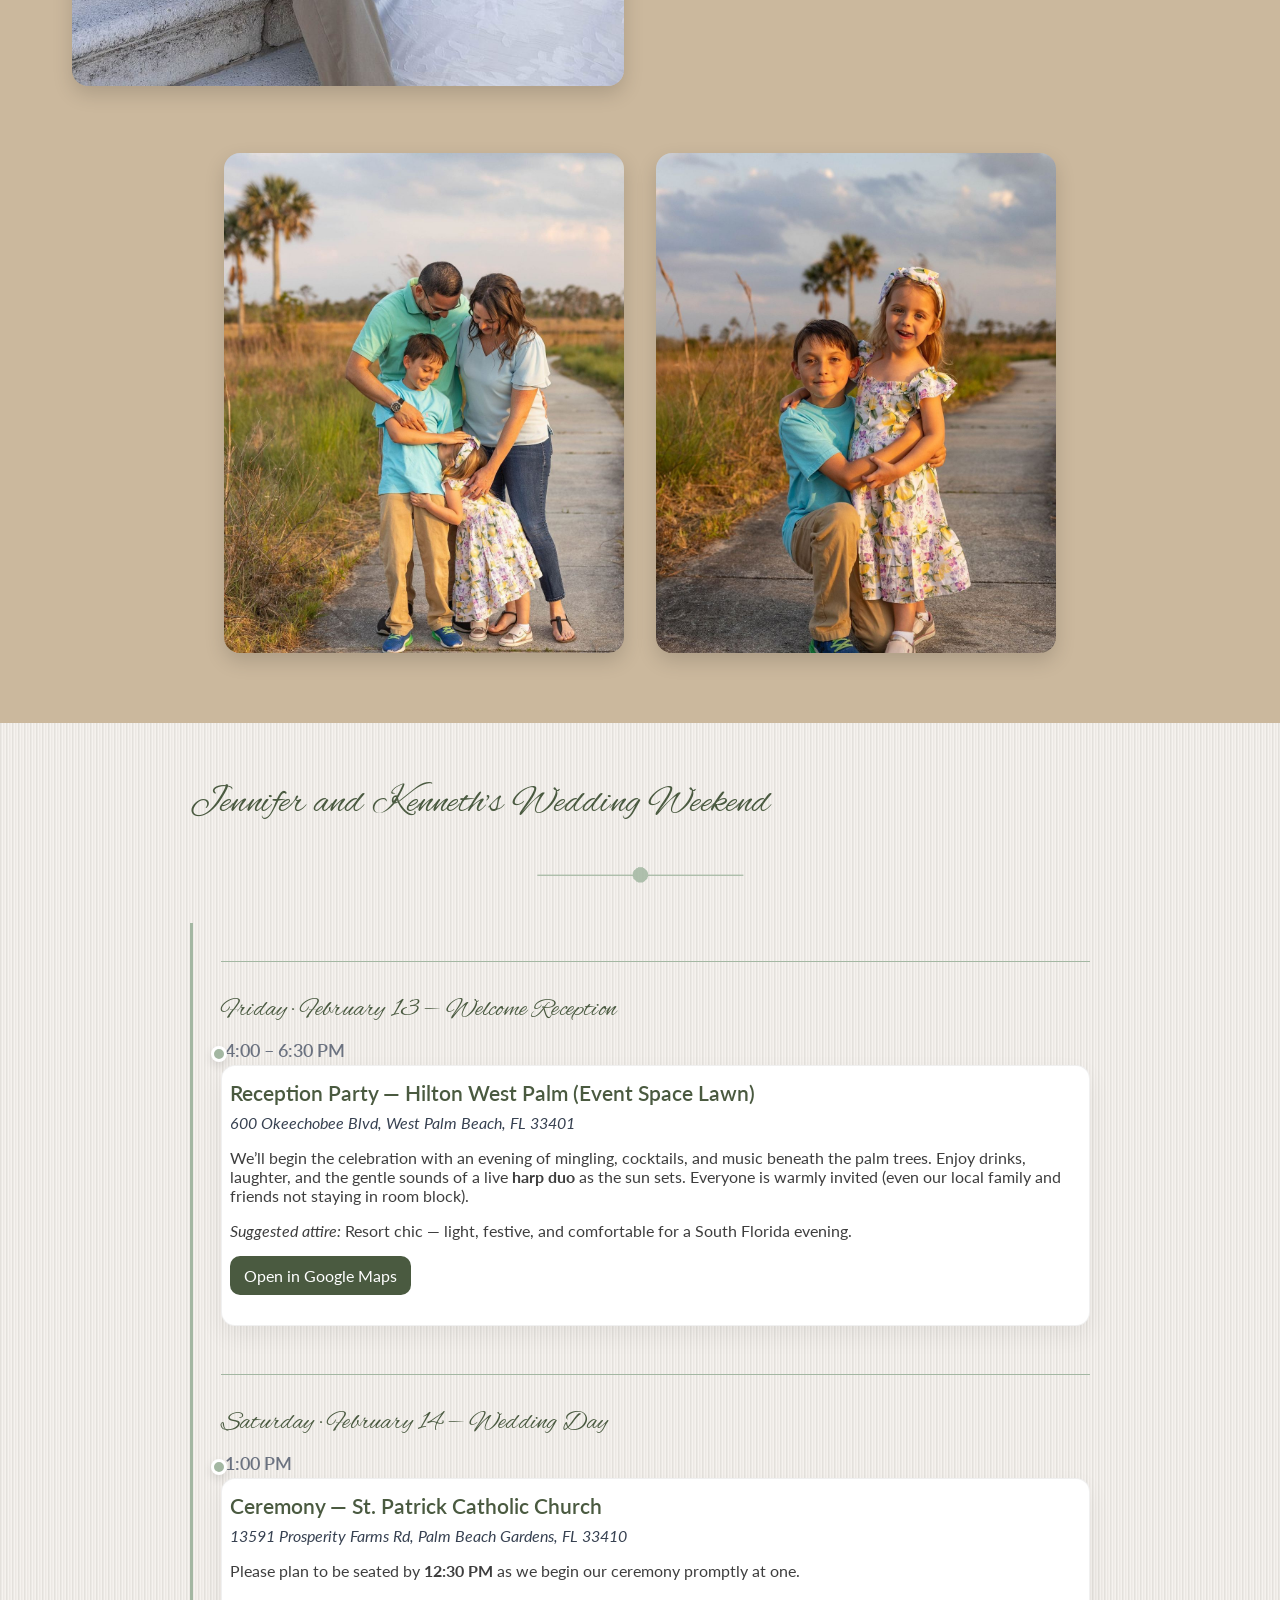
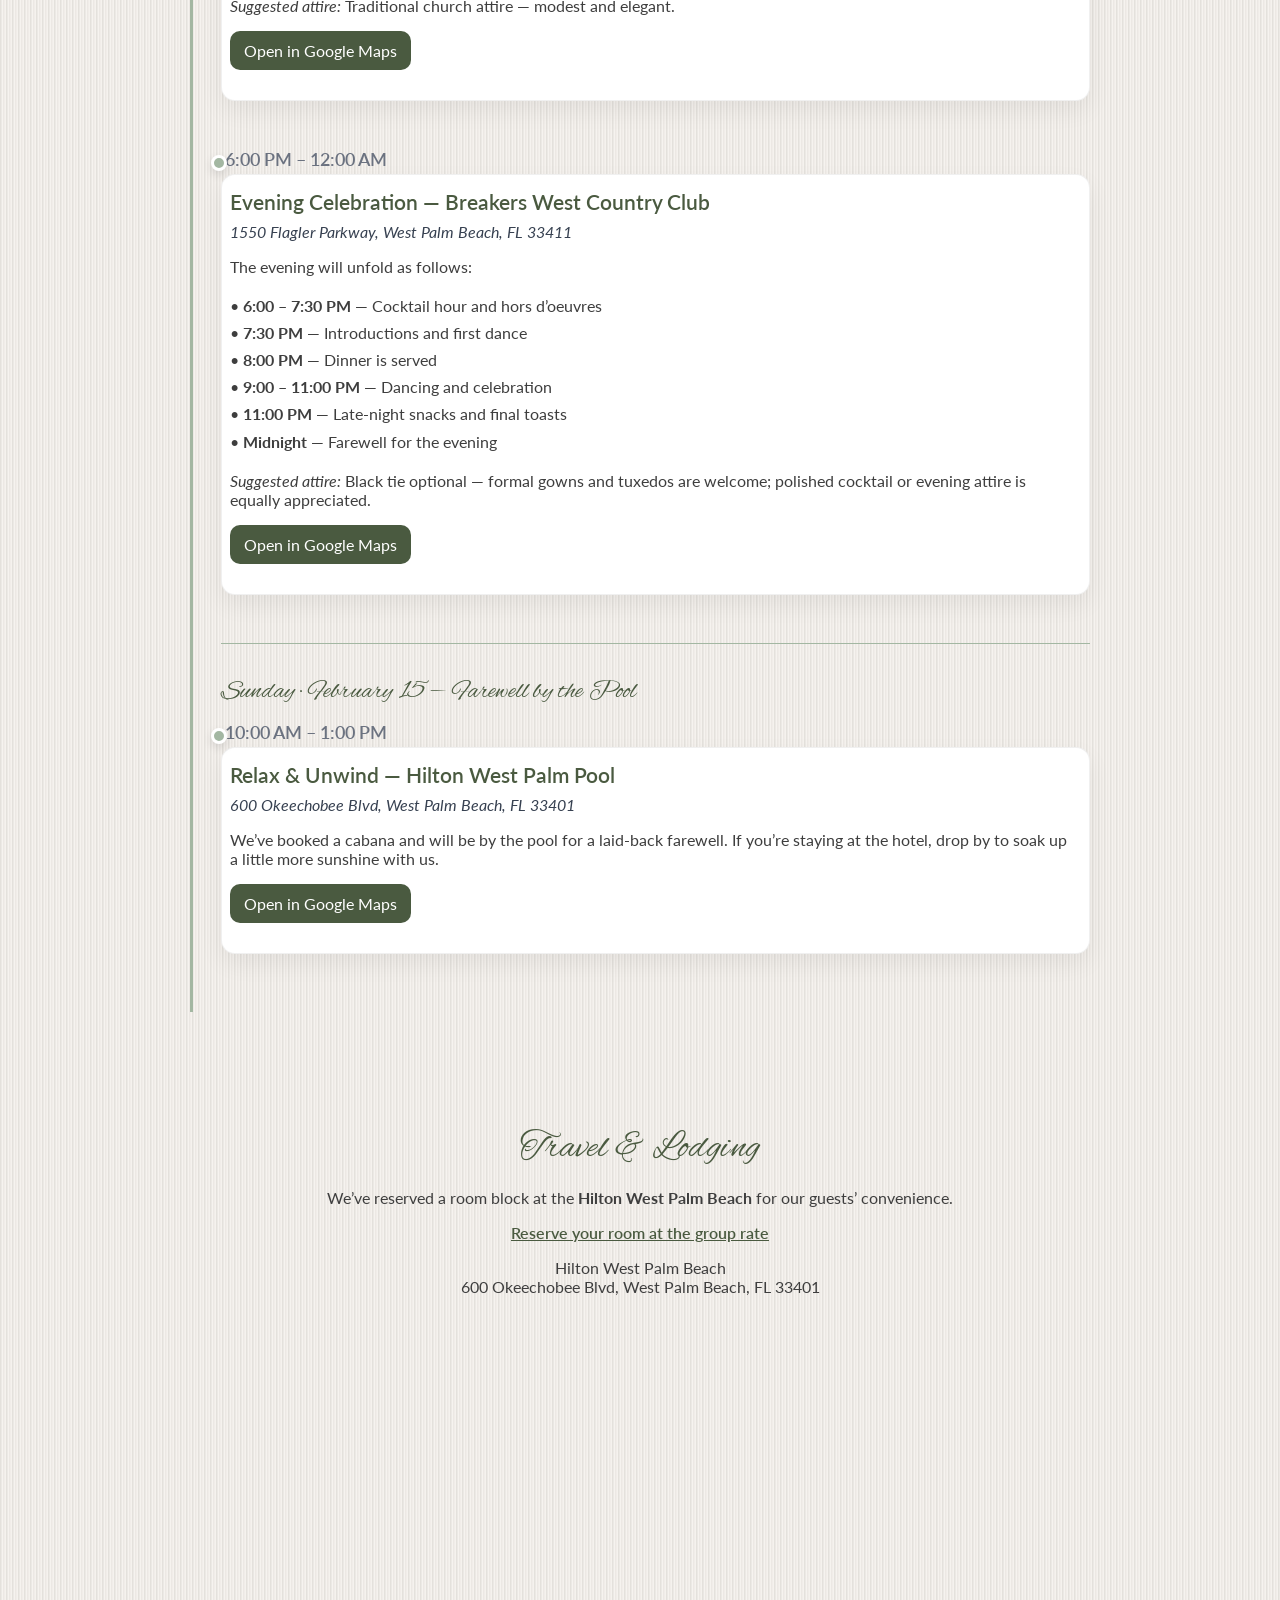
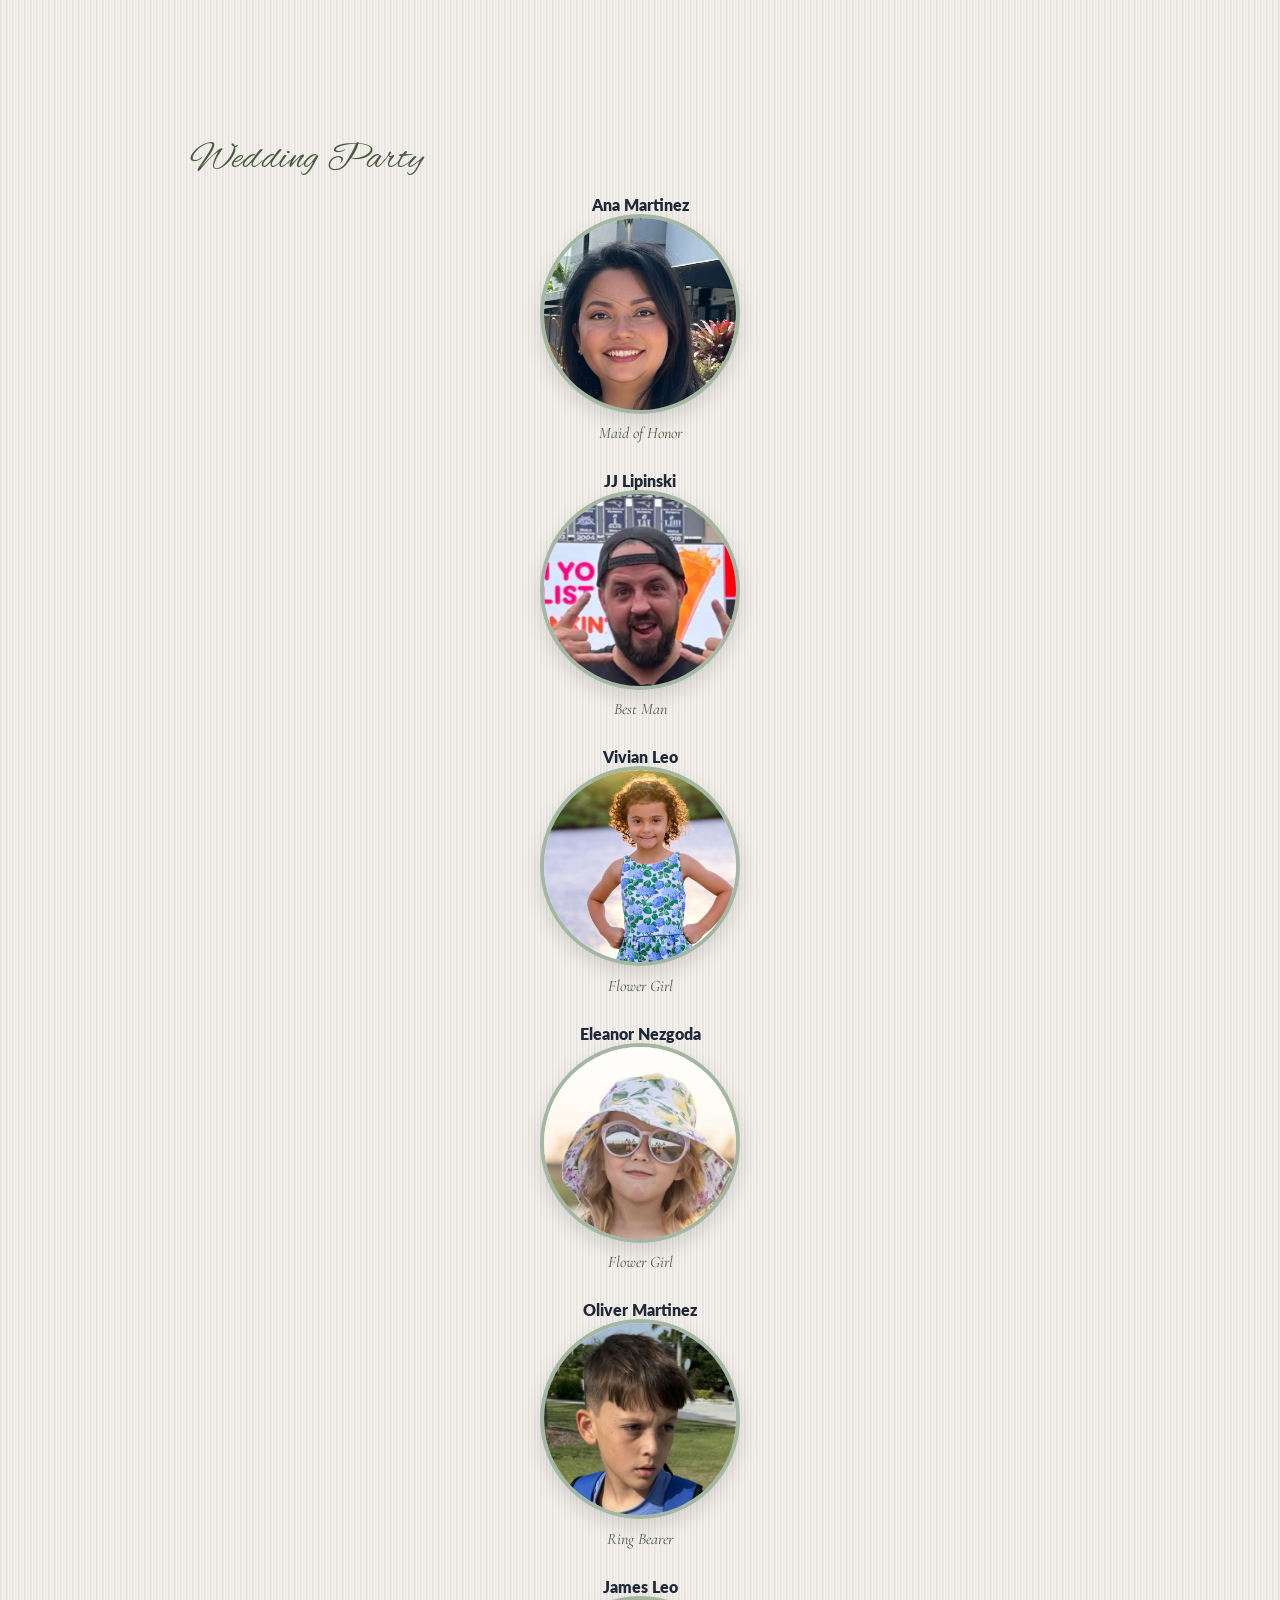
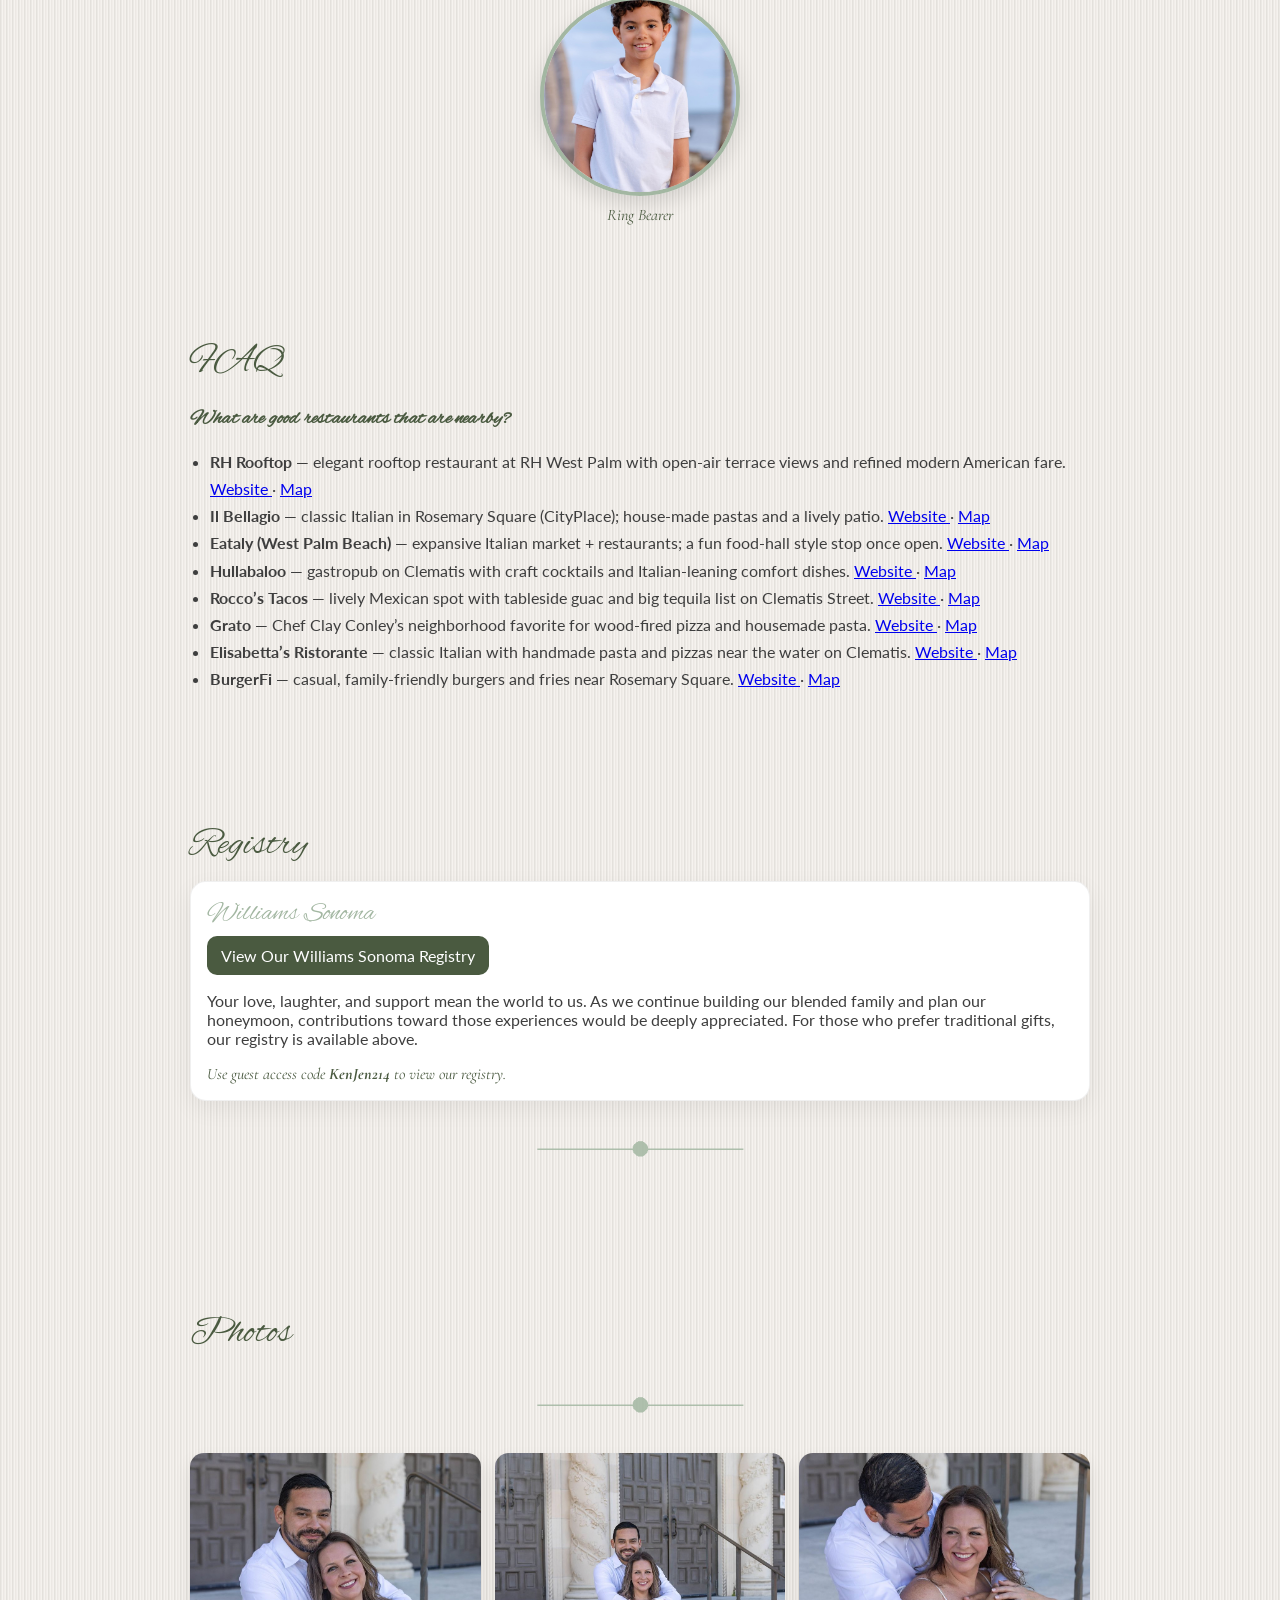
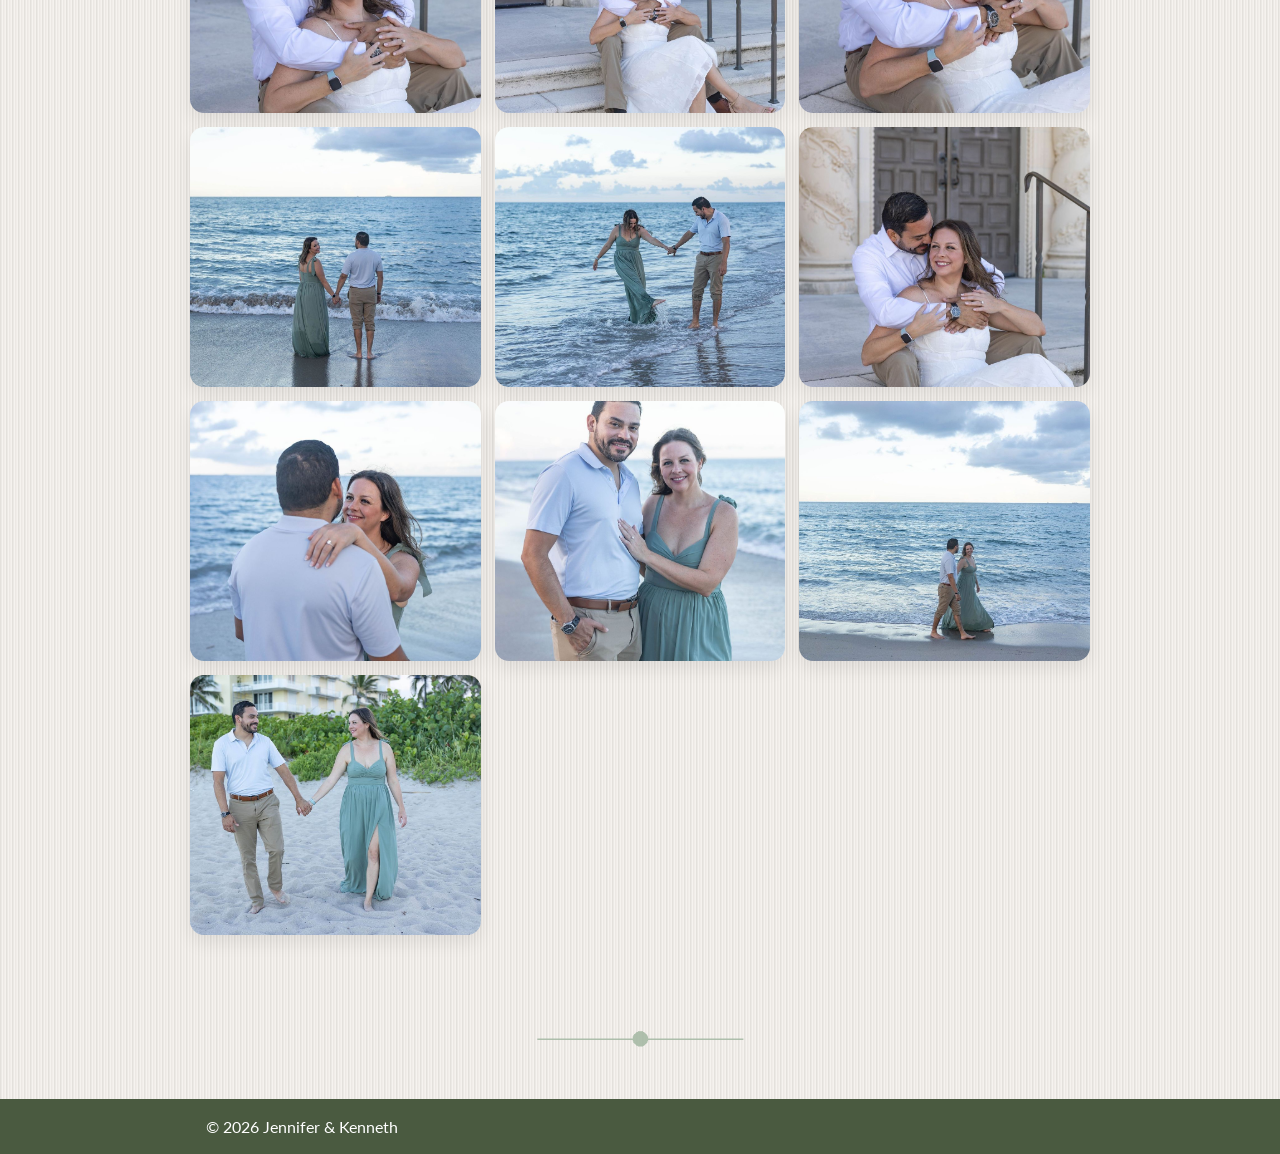
==== commit b2e23f25: "Update index.html" ====
--- a/index.html
+++ b/index.html
@@ -928,7 +928,7 @@
       </li>
       <li>
        <strong>
-        Eataly (West Palm Beach — coming soon)
+        Eataly (West Palm Beach) 
        </strong>
        — expansive Italian market + restaurants; a fun food‑hall style stop once open.
        <a href="https://www.eataly.com/" rel="noopener" target="_blank">
